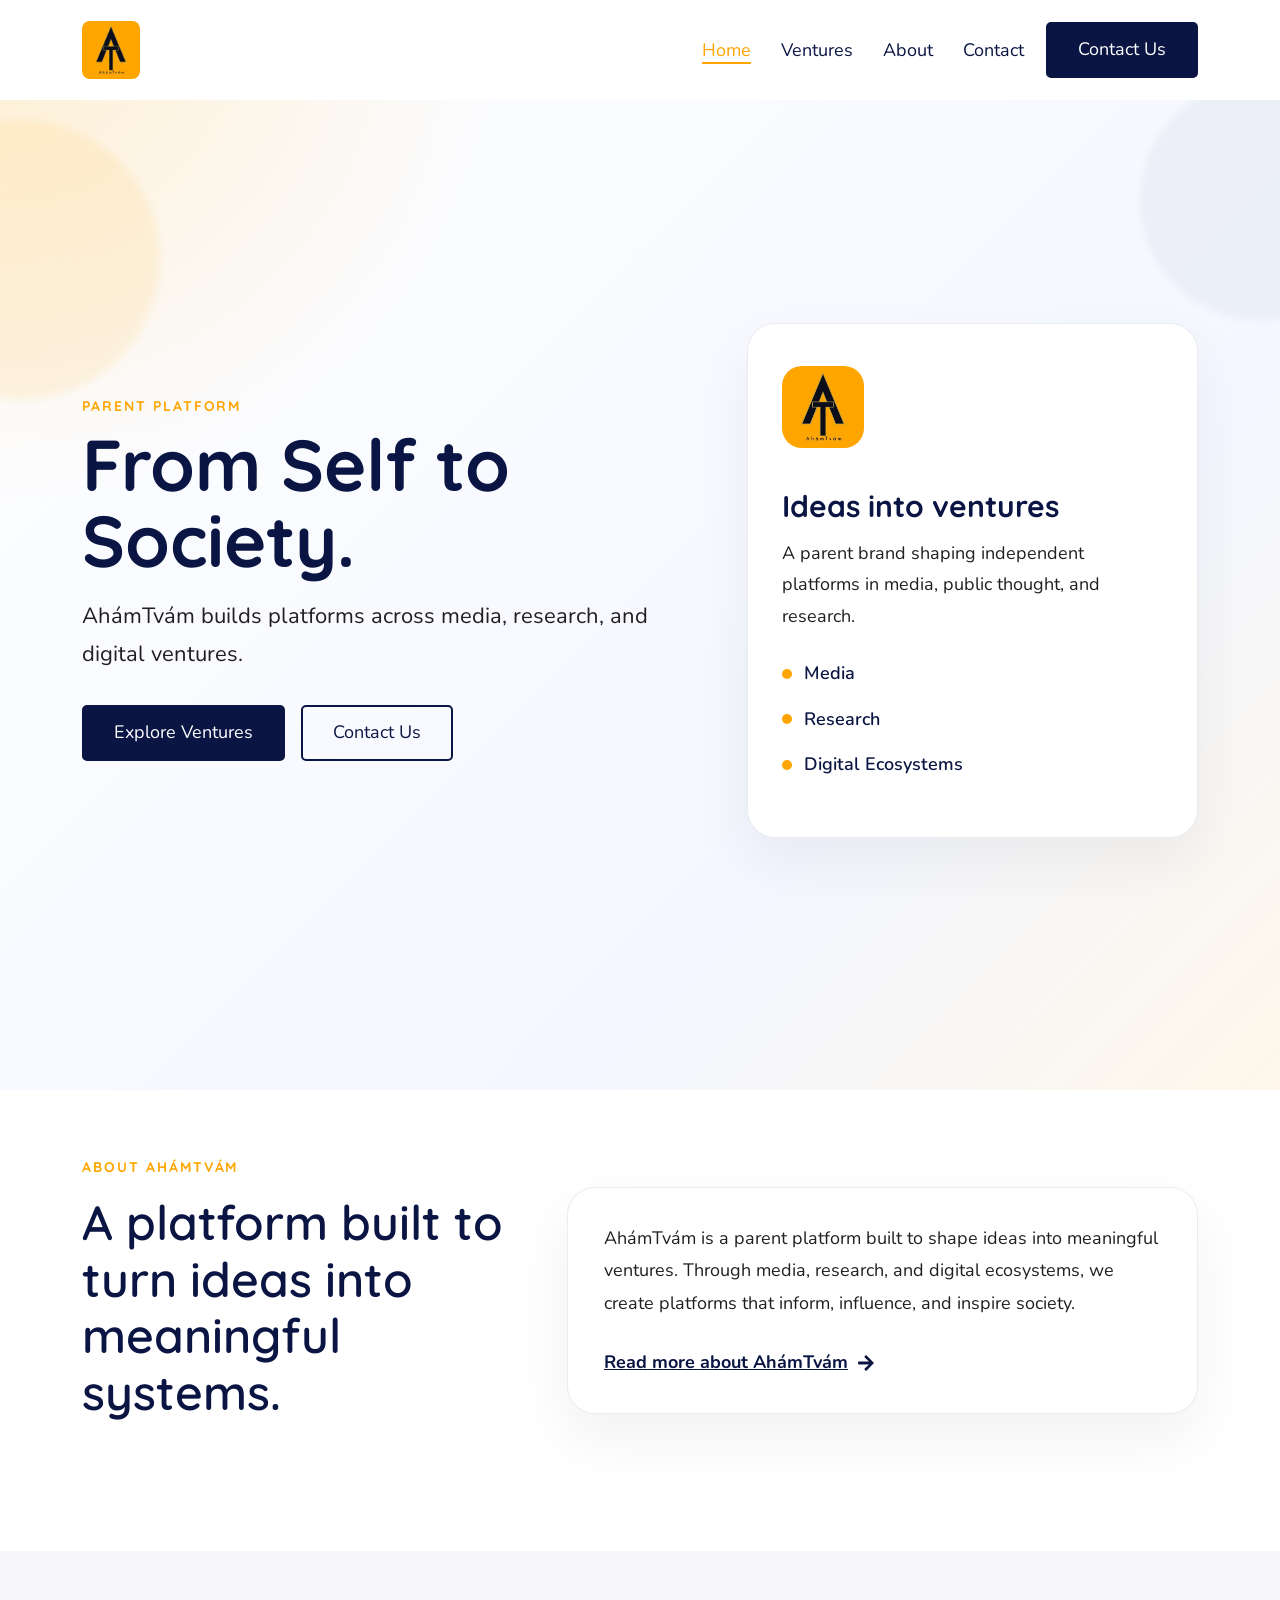
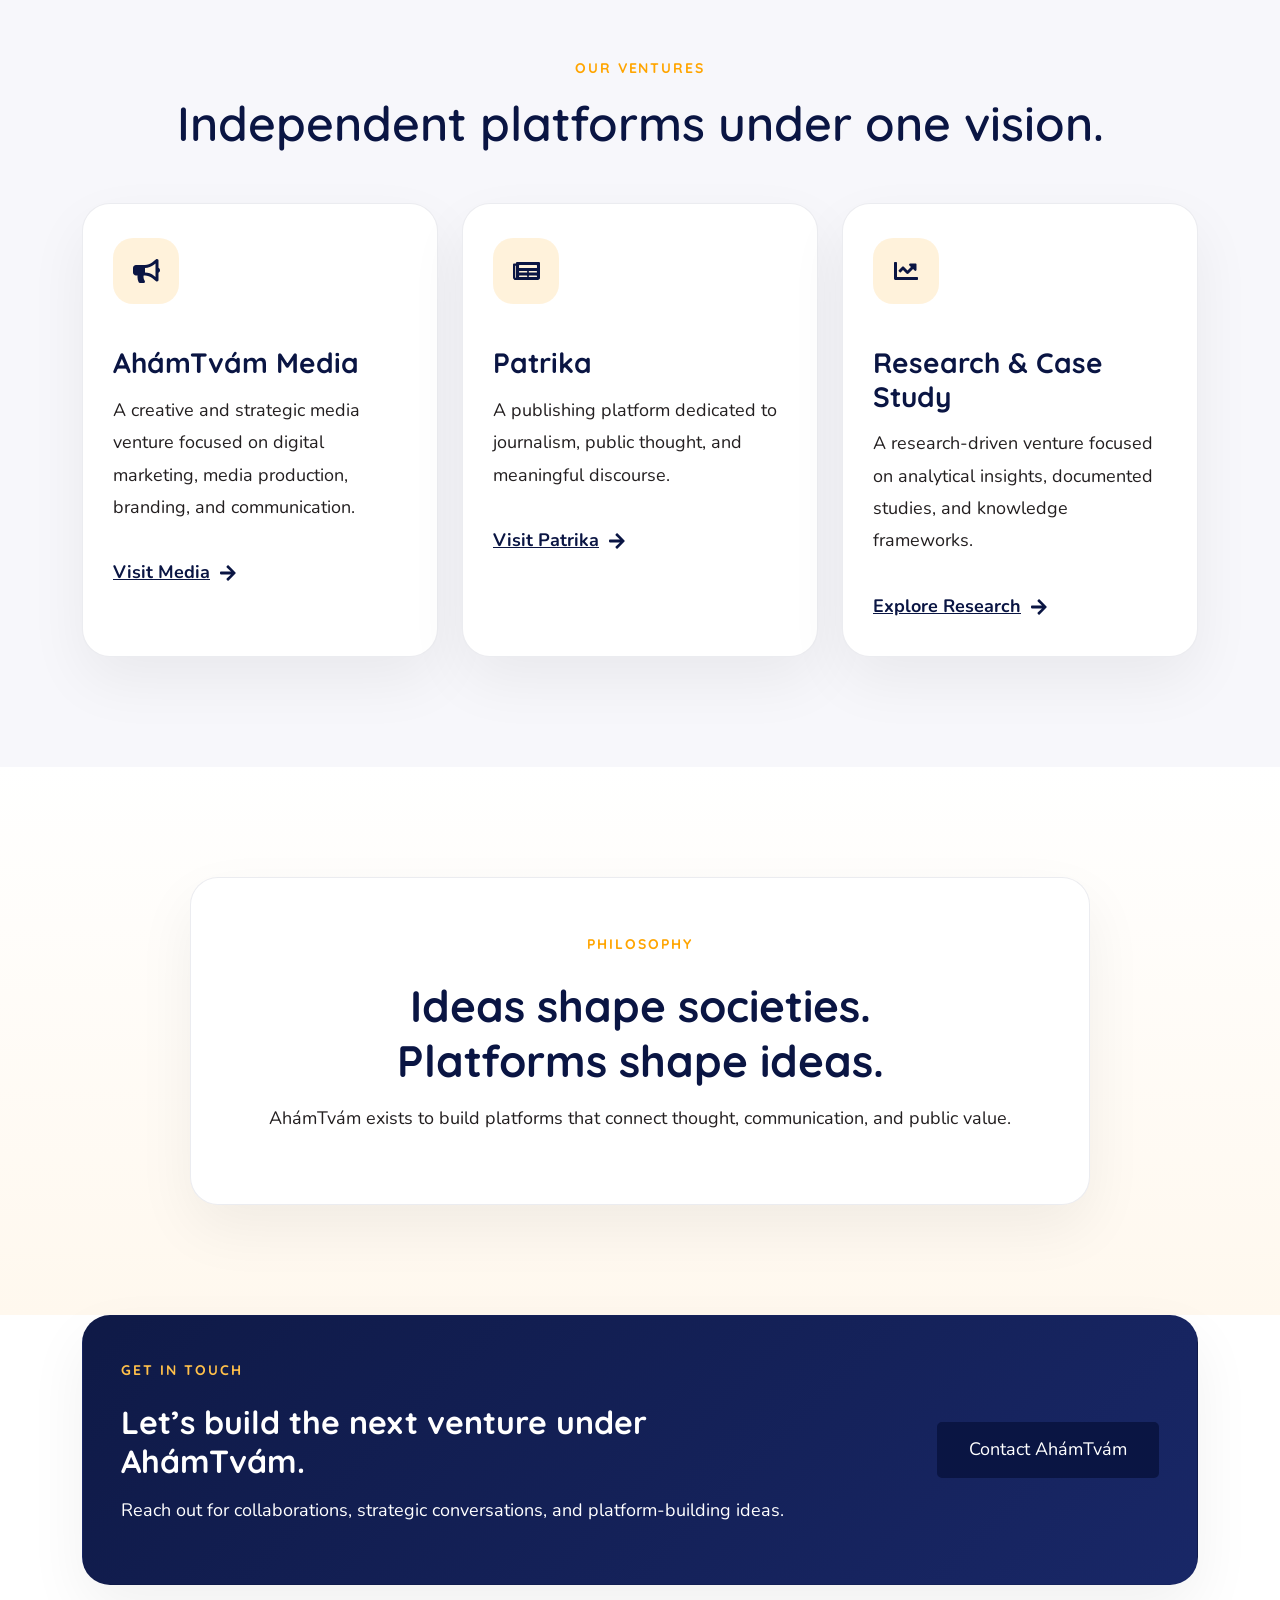
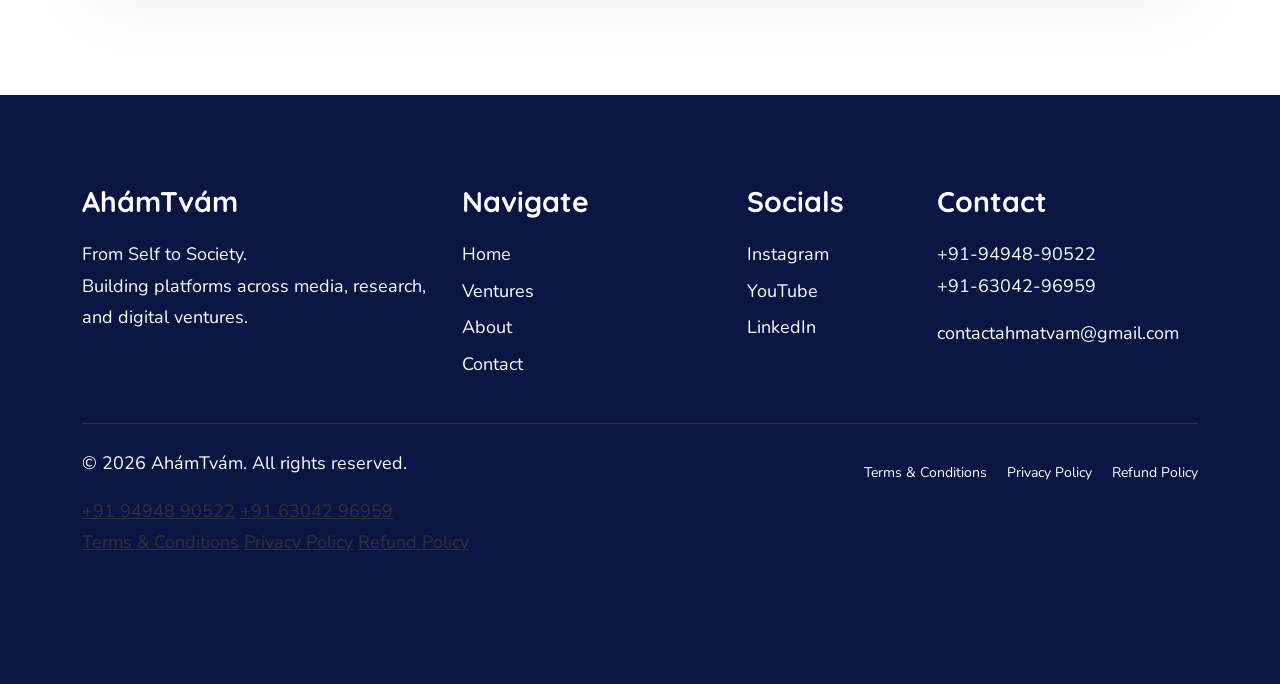
==== index.html @ 8b1bca81 "Update index.html" ====
<!doctype html>
<html class="no-js" lang="en">
<head>
    <meta charset="utf-8">
    <title>AhámTvám — From Self to Society</title>
    <meta name="description" content="AhámTvám builds platforms across media, research, and digital ventures.">
    <meta name="viewport" content="width=device-width, initial-scale=1">
    <meta name="theme-color" content="#0A1543">

    <link rel="icon" type="image/jpeg" href="images/ahamtvam-logo.jpeg"/>
    <link rel="stylesheet" href="css/aos.css">
    <link rel="stylesheet" href="css/normalize.css">
    <link rel="stylesheet" href="css/slinky.min.css">
    <link rel="stylesheet" href="css/slinky-mobile-theme.css">
    <link rel="stylesheet" href="css/font-awesome.min.css">
    <link rel="stylesheet" href="https://unpkg.com/swiper/swiper-bundle.min.css">
    <link href="https://cdn.jsdelivr.net/npm/bootstrap@5.1.3/dist/css/bootstrap.min.css" rel="stylesheet" crossorigin="anonymous">
    <link rel="stylesheet" href="css/main.css">
    <link rel="stylesheet" href="css/reset.css">
    <link rel="stylesheet" href="css/miwlo.css">
    <link rel="stylesheet" href="css/responsive.css">
    <link rel="stylesheet" href="css/ahamtvam-custom.css">
</head>

<body>
    <div class="loader-wrapper">
        <div class="loader">
            <div class="loading-text">
                <h1>अहम् ब्रह्मास्मि 🔱</h1>
            </div>
        </div>
    </div>

    <header class="header-area-desktop miwlo-white-bg miwlo-header-black">
        <div class="container">
            <div class="row">
                <div class="col">
                    <nav class="navbar navbar-expand-md miwlo-initial-navbar">
                        <a class="navbar-brand" href="index.html">
                            <img src="images/ahamtvam-logo.jpeg" alt="AhámTvám">
                        </a>
                        <div class="collapse navbar-collapse" id="navbarSupportedContent">
                            <ul class="navbar-nav ms-auto">
                                <li class="menu-item"><a class="active" href="index.html">Home</a></li>
                                <li class="menu-item"><a href="#ventures">Ventures</a></li>
                                <li class="menu-item"><a href="about.html">About</a></li>
                                <li class="menu-item"><a href="contact.html">Contact</a></li>
                            </ul>
                            <ul class="button-wrapper ml-5">
                                <li><a class="miwlo-btn-pill btn-black" href="contact.html">Contact Us</a></li>
                            </ul>
                        </div>
                    </nav>
                </div>
            </div>
        </div>
    </header>

    <div class="miwlo-header-area-mobile">
        <div class="miwlo-header-mobile">
            <div class="container-fluid">
                <div class="row">
                    <div class="col">
                        <ul class="active">
                            <li>
                                <a class="mobile-logo" href="index.html"><img src="images/ahamtvam-logo.jpeg" alt="AhámTvám"></a>
                            </li>
                            <li class="mobile-header-btn-wrapper">
                                <a class="miwlo-btn-pill btn-black" href="contact.html">Contact</a>
                            </li>
                            <li>
                                <a href="#">
                                    <span>
                                        <span class="bar"></span>
                                        <span class="bar"></span>
                                        <span class="bar"></span>
                                    </span>
                                </a>
                                <ul>
                                    <li><a href="index.html">Home</a></li>
                                    <li><a href="index.html#ventures">Ventures</a></li>
                                    <li><a href="about.html">About</a></li>
                                    <li><a href="contact.html">Contact</a></li>
                                </ul>
                            </li>
                        </ul>
                    </div>
                </div>
            </div>
        </div>
    </div>

    <section class="ahamtvam-hero">
        <div class="hero-shape hero-shape-left"></div>
        <div class="hero-shape hero-shape-right"></div>
        <div class="container">
            <div class="row align-items-center min-vh-100">
                <div class="col-lg-7">
                    <div class="ahamtvam-hero-text" data-aos="fade-up" data-aos-delay="200">
                        <p class="section-subheading">Parent Platform</p>
                        <h1>From Self to Society.</h1>
                        <p class="hero-copy">AhámTvám builds platforms across media, research, and digital ventures.</p>
                        <div class="hero-actions d-flex flex-wrap">
                            <a class="miwlo-btn-pill btn-black" href="#ventures">Explore Ventures</a>
                            <a class="miwlo-btn-border btn-black" href="contact.html">Contact Us</a>
                        </div>
                    </div>
                </div>
                <div class="col-lg-5">
                    <div class="ahamtvam-hero-card" data-aos="fade-left" data-aos-delay="350">
                        <img src="images/ahamtvam-logo.jpeg" alt="AhámTvám Logo" class="hero-logo">
                        <h3>Ideas into ventures</h3>
                        <p>A parent brand shaping independent platforms in media, public thought, and research.</p>
                        <ul class="hero-points">
                            <li><span></span> Media</li>
                            <li><span></span> Research</li>
                            <li><span></span> Digital Ecosystems</li>
                        </ul>
                    </div>
                </div>
            </div>
        </div>
    </section>

    <section class="ahamtvam-section ahamtvam-about-preview">
        <div class="container">
            <div class="row align-items-center g-5">
                <div class="col-lg-5">
                    <div class="section-intro" data-aos="fade-up" data-aos-delay="150">
                        <p class="section-subheading">About AhámTvám</p>
                        <h2 class="section-heading">A platform built to turn ideas into meaningful systems.</h2>
                    </div>
                </div>
                <div class="col-lg-7">
                    <div class="ahamtvam-copy-card" data-aos="fade-up" data-aos-delay="250">
                        <p>AhámTvám is a parent platform built to shape ideas into meaningful ventures. Through media, research, and digital ecosystems, we create platforms that inform, influence, and inspire society.</p>
                        <a href="about.html" class="text-link">Read more about AhámTvám <i class="fas fa-arrow-right"></i></a>
                    </div>
                </div>
            </div>
        </div>
    </section>

    <section id="ventures" class="ahamtvam-section ventures-section">
        <div class="container">
            <div class="row">
                <div class="col-12 text-center" data-aos="fade-up" data-aos-delay="150">
                    <p class="section-subheading">Our Ventures</p>
                    <h2 class="section-heading">Independent platforms under one vision.</h2>
                </div>
            </div>
            <div class="row g-4 mt-2">
                <div class="col-lg-4 col-md-6">
                    <div class="venture-card" data-aos="fade-up" data-aos-delay="200">
                        <div class="venture-icon"><i class="fas fa-bullhorn"></i></div>
                        <h3>AhámTvám Media</h3>
                        <p>A creative and strategic media venture focused on digital marketing, media production, branding, and communication.</p>
                        <a href="https://media.ahamtvam.net" target="_blank" rel="noopener">Visit Media <i class="fas fa-arrow-right"></i></a>
                    </div>
                </div>
                <div class="col-lg-4 col-md-6">
                    <div class="venture-card" data-aos="fade-up" data-aos-delay="300">
                        <div class="venture-icon"><i class="fas fa-newspaper"></i></div>
                        <h3>Patrika</h3>
                        <p>A publishing platform dedicated to journalism, public thought, and meaningful discourse.</p>
                        <a href="https://patrika.ahamtvam.net" target="_blank" rel="noopener">Visit Patrika <i class="fas fa-arrow-right"></i></a>
                    </div>
                </div>
                <div class="col-lg-4 col-md-6">
                    <div class="venture-card" data-aos="fade-up" data-aos-delay="400">
                        <div class="venture-icon"><i class="fas fa-chart-line"></i></div>
                        <h3>Research &amp; Case Study</h3>
                        <p>A research-driven venture focused on analytical insights, documented studies, and knowledge frameworks.</p>
                        <a href="https://rcs.ahamtvam.net" target="_blank" rel="noopener">Explore Research <i class="fas fa-arrow-right"></i></a>
                    </div>
                </div>
            </div>
        </div>
    </section>

    <section class="ahamtvam-section philosophy-section">
        <div class="container">
            <div class="philosophy-panel text-center" data-aos="zoom-in" data-aos-delay="150">
                <p class="section-subheading">Philosophy</p>
                <h2>Ideas shape societies.<br>Platforms shape ideas.</h2>
                <p>AhámTvám exists to build platforms that connect thought, communication, and public value.</p>
            </div>
        </div>
    </section>

    <section class="ahamtvam-section cta-section">
        <div class="container">
            <div class="cta-panel" data-aos="fade-up" data-aos-delay="200">
                <div class="row align-items-center g-4">
                    <div class="col-lg-8">
                        <p class="section-subheading">Get in touch</p>
                        <h2>Let’s build the next venture under AhámTvám.</h2>
                        <p>Reach out for collaborations, strategic conversations, and platform-building ideas.</p>
                    </div>
                    <div class="col-lg-4 text-lg-end">
                        <a class="miwlo-btn-pill btn-black" href="contact.html">Contact AhámTvám</a>
                    </div>
                </div>
            </div>
        </div>
    </section>

    <div class="miwlo-footer-wrap ahamtvam-footer">
        <div class="container">
            <div class="row g-4">
                <div class="col-lg-4 col-sm-12">
                    <div class="miwlo-footer-text">
                        <h3>AhámTvám</h3>
                        <p>From Self to Society.<br>Building platforms across media, research, and digital ventures.</p>
                    </div>
                </div>
                <div class="col-lg-3 col-sm-4">
                    <div class="miwlo-footer-text">
                        <h3>Navigate</h3>
                        <ul>
                            <li><a href="index.html">Home</a></li>
                            <li><a href="#ventures">Ventures</a></li>
                            <li><a href="about.html">About</a></li>
                            <li><a href="contact.html">Contact</a></li>
                        </ul>
                    </div>
                </div>
                <div class="col-lg-2 col-sm-4">
                    <div class="miwlo-footer-text">
                        <h3>Socials</h3>
                        <ul>
                            <li><a href="https://www.instagram.com/ahamtvam_media/" target="_blank" rel="noopener">Instagram</a></li>
                            <li><a href="https://www.youtube.com/@Ah%C3%A1mTv%C3%A1m_Media" target="_blank" rel="noopener">YouTube</a></li>
                            <li><a href="https://in.linkedin.com/in/ah%C3%A1mtv%C3%A1m-media-31b604326" target="_blank" rel="noopener">LinkedIn</a></li>
                        </ul>
                    </div>
                </div>
                <div class="col-lg-3 col-sm-4">
                    <div class="miwlo-footer-text">
                        <h3>Contact</h3>
                        <p>+91-94948-90522<br>+91-63042-96959</p>
                        <p><a href="mailto:contactahmatvam@gmail.com">contactahmatvam@gmail.com</a></p>
                    </div>
                </div>
            </div>
            <div class="footer-bottom-note">
            <div class="footer-bottom-flex">
                <p>© 2026 AhámTvám. All rights reserved.</p>

                <div class="footer-policies">
                  <a href="terms.html">Terms & Conditions</a>
                  <a href="privacy.html">Privacy Policy</a>
                  <a href="refund.html">Refund Policy</a>
            </div>
        </div>
    </div>

    <script src="https://code.jquery.com/jquery-3.6.0.min.js" crossorigin="anonymous"></script>
    <script src="https://cdn.jsdelivr.net/npm/bootstrap@5.1.3/dist/js/bootstrap.bundle.min.js" crossorigin="anonymous"></script>
    <script src="js/vendor/modernizr-3.11.2.min.js"></script>
    <script src="js/parallax.min.js"></script>
    <script src="js/parallax-scroll.js"></script>
    <script src="js/aos.js"></script>
    <script src="https://unpkg.com/swiper/swiper-bundle.min.js"></script>
    <script src="js/font-awesome.min.js"></script>
    <script src="js/slinky.min.js"></script>
    <script src="js/app.js"></script>
</body>
</html>

<div class="contact-phone">
  <a href="tel:+919494890522">+91 94948 90522</a>
  <a href="tel:+916304296959">+91 63042 96959</a>
</div>


<a href="terms.html">Terms & Conditions</a>
<a href="privacy.html">Privacy Policy</a>
<a href="refund.html">Refund Policy</a>
---- css/slinky.min.css ----
.slinky-menu{overflow:hidden;transform:translateZ(0)}.slinky-menu>ul{left:0;position:relative;transform:translateZ(0)}.slinky-menu li,.slinky-menu ul{list-style:none;margin:0}.slinky-menu ul{width:100%}.slinky-menu a{align-items:center;display:flex}.slinky-menu a span{flex:1;line-height:1.4}.slinky-menu li ul{display:none;left:100%;position:absolute;top:0}.slinky-menu .header{display:flex}.slinky-menu .header .title{flex:1;line-height:1.4;margin:0;order:1}.slinky-theme-default{background:#f6f7f8}.slinky-theme-default .title{color:#333;padding:1em}.slinky-theme-default li{line-height:1}.slinky-theme-default a:not(.back){color:#333;padding:1em}.slinky-theme-default a:not(.back):hover{background:rgba(90,200,250,.25)}.slinky-theme-default a:not(.back):active{background:rgba(90,200,250,.5)}.slinky-theme-default .back::before,.slinky-theme-default .next::after{background:url([data-uri]) center no-repeat;background-size:1em;content:'';height:1em;opacity:.25;transition:.2s;width:1em}.slinky-theme-default .next::after{margin-left:1em}.slinky-theme-default .back::before{padding:1em;transform:scaleX(-1)}.slinky-theme-default .back:hover::before,.slinky-theme-default .next:hover::after{opacity:.75}.slinky-theme-default .back:active::before,.slinky-theme-default .next:active::after{opacity:1}
---- css/slinky-mobile-theme.css ----
/*
-- Mobile Header
==========================================================
*/

.miwlo-header-area-mobile {
    display: none;
    position: fixed;
    z-index: 101;
    background-color: #ffffff;
    width: 100%;
    left: 0;
    top: 0;
    transition: all 0.4s ease-in-out;
    box-shadow: 0px 4px 5px 0px rgba(0, 0, 30, 0.06);
}

.miwlo-header-mobile .col > ul > li:last-child {
    float: right;
    margin: 19px 0;
}

.miwlo-header-mobile .col > ul > li {
    display: inline-block;
}

.miwlo-header-mobile a.mobile-logo {
    padding-left: 0;
    padding-top: 10px;
    padding-bottom: 10px;
}

.miwlo-header-mobile a.mobile-logo img {
    width: 70px;
}

.miwlo-header-mobile ul li a {
    text-decoration: none;
}

.miwlo-header-area-mobile .slinky-theme-default {
    background-color: #FFF;
}

.miwlo-header-mobile .col ul li ul li a:not(.back) {
    font-weight: 500;
    font-size: 18px;
    color: #000;
    display: block;
    padding: .6em 1em;
    transition: all 0.4s ease-in-out;
}

.bar {
    background-color: #333;
    height: 2px;
    width: 20px;
    display: block;
}

.bar:not(:last-child) {
    margin-bottom: 5px;
}

.bar:first-child {
    width: 30px;
}

.bar:last-child {
    width: 10px;
}

.slinky-theme-default .back::before,
.slinky-theme-default .next::after {
    position: relative;
    display: inline-block;
    top: 4px;
}

.miwlo-header-area-mobile .col {
    background-color: transparent;
    min-height: 90px;
}

.miwlo-header-area-mobile .col ul > li:last-child > a:after {
    display: none;
}

.slinky-theme-default a:not(.back):hover {
    background: transparent;
    color: #6513e1;
}

.slinky-theme-default .back:before {
    padding: 1em 0;
    left: 16px;
}

.slinky-theme-default .next::after {
    float: right;
}

.miwlo-header-area-mobile .mobile-header-btn-wrapper {
    position: absolute;
    right: 70px;
    top: 50%;
    transform: translateY(-50%);
}

.miwlo-header-area-mobile .mobile-header-btn-wrapper .miwlo-btn-pill {
    color: #FFF;
    padding: 14px 28px;
    display: inline-block;
}
---- css/main.css ----
/*! HTML5 Boilerplate v8.0.0 | MIT License | https://html5boilerplate.com/ */

/* main.css 2.1.0 | MIT License | https://github.com/h5bp/main.css#readme */
/*
 * What follows is the result of much research on cross-browser styling.
 * Credit left inline and big thanks to Nicolas Gallagher, Jonathan Neal,
 * Kroc Camen, and the H5BP dev community and team.
 */

/* ==========================================================================
   Base styles: opinionated defaults
   ========================================================================== */

html {
  color: #222;
  font-size: 1em;
  line-height: 1.4;
}

/*
 * Remove text-shadow in selection highlight:
 * https://twitter.com/miketaylr/status/12228805301
 *
 * Vendor-prefixed and regular ::selection selectors cannot be combined:
 * https://stackoverflow.com/a/16982510/7133471
 *
 * Customize the background color to match your design.
 */

::-moz-selection {
  background: transparent;
  text-shadow: none;
}

::selection {
  background: transparent;
  text-shadow: none;
}

h1::-moz-selection {
  background: #6513e1;
  color: #FFF;
}

h1::selection {
  background: #6513e1;
  color: #FFF;
}

h2::-moz-selection {
  background: #6513e1;
  color: #FFF;
}

h2::selection {
  background: #6513e1;
  color: #FFF;
}

h3::-moz-selection {
  background: #6513e1;
  color: #FFF;
}

h3::selection {
  background: #6513e1;
  color: #FFF;
}

h4::-moz-selection {
  background: #6513e1;
  color: #FFF;
}

h4::selection {
  background: #6513e1;
  color: #FFF;
}

h5::-moz-selection {
  background: #6513e1;
  color: #FFF;
}

h5::selection {
  background: #6513e1;
  color: #FFF;
}

h6::-moz-selection {
  background: #6513e1;
  color: #FFF;
}

h6::selection {
  background: #6513e1;
  color: #FFF;
}

p::-moz-selection {
  background: #6513e1;
  color: #FFF;
}

p::selection {
  background: #6513e1;
  color: #FFF;
}










.miwlo-orange ::-moz-selection {
  background: transparent;
  text-shadow: none;
}

.miwlo-orange ::selection {
  background: transparent;
  text-shadow: none;
}

.miwlo-orange h1::-moz-selection {
  background: #f55959;
  color: #FFF;
}

.miwlo-orange h1::selection {
  background: #f55959;
  color: #FFF;
}

.miwlo-orange h2::-moz-selection {
  background: #f55959;
  color: #FFF;
}

.miwlo-orange h2::selection {
  background: #f55959;
  color: #FFF;
}

.miwlo-orange h3::-moz-selection {
  background: #f55959;
  color: #FFF;
}

.miwlo-orange h3::selection {
  background: #f55959;
  color: #FFF;
}

.miwlo-orange h4::-moz-selection {
  background: #f55959;
  color: #FFF;
}

.miwlo-orange h4::selection {
  background: #f55959;
  color: #FFF;
}

.miwlo-orange h5::-moz-selection {
  background: #f55959;
  color: #FFF;
}

.miwlo-orange h5::selection {
  background: #f55959;
  color: #FFF;
}

.miwlo-orange h6::-moz-selection {
  background: #f55959;
  color: #FFF;
}

.miwlo-orange h6::selection {
  background: #f55959;
  color: #FFF;
}

.miwlo-orange p::-moz-selection {
  background: #f55959;
  color: #FFF;
}

.miwlo-orange p::selection {
  background: #f55959;
  color: #FFF;
}

/*
 * A better looking default horizontal rule
 */

hr {
  display: block;
  height: 1px;
  border: 0;
  border-top: 1px solid #ccc;
  margin: 1em 0;
  padding: 0;
}

/*
 * Remove the gap between audio, canvas, iframes,
 * images, videos and the bottom of their containers:
 * https://github.com/h5bp/html5-boilerplate/issues/440
 */

audio,
canvas,
iframe,
img,
svg,
video {
  vertical-align: middle;
}

/*
 * Remove default fieldset styles.
 */

fieldset {
  border: 0;
  margin: 0;
  padding: 0;
}

/*
 * Allow only vertical resizing of textareas.
 */

textarea {
  resize: vertical;
}

/* ==========================================================================
   Author's custom styles
   ========================================================================== */

/* ==========================================================================
   Helper classes
   ========================================================================== */

/*
 * Hide visually and from screen readers
 */

.hidden,
[hidden] {
  display: none !important;
}

/*
 * Hide only visually, but have it available for screen readers:
 * https://snook.ca/archives/html_and_css/hiding-content-for-accessibility
 *
 * 1. For long content, line feeds are not interpreted as spaces and small width
 *    causes content to wrap 1 word per line:
 *    https://medium.com/@jessebeach/beware-smushed-off-screen-accessible-text-5952a4c2cbfe
 */

.sr-only {
  border: 0;
  clip: rect(0, 0, 0, 0);
  height: 1px;
  margin: -1px;
  overflow: hidden;
  padding: 0;
  position: absolute;
  white-space: nowrap;
  width: 1px;
  /* 1 */
}

/*
 * Extends the .sr-only class to allow the element
 * to be focusable when navigated to via the keyboard:
 * https://www.drupal.org/node/897638
 */

.sr-only.focusable:active,
.sr-only.focusable:focus {
  clip: auto;
  height: auto;
  margin: 0;
  overflow: visible;
  position: static;
  white-space: inherit;
  width: auto;
}

/*
 * Hide visually and from screen readers, but maintain layout
 */

.invisible {
  visibility: hidden;
}

/*
 * Clearfix: contain floats
 *
 * For modern browsers
 * 1. The space content is one way to avoid an Opera bug when the
 *    `contenteditable` attribute is included anywhere else in the document.
 *    Otherwise it causes space to appear at the top and bottom of elements
 *    that receive the `clearfix` class.
 * 2. The use of `table` rather than `block` is only necessary if using
 *    `:before` to contain the top-margins of child elements.
 */

.clearfix::before,
.clearfix::after {
  content: " ";
  display: table;
}

.clearfix::after {
  clear: both;
}

/* ==========================================================================
   EXAMPLE Media Queries for Responsive Design.
   These examples override the primary ('mobile first') styles.
   Modify as content requires.
   ========================================================================== */

@media only screen and (min-width: 35em) {
  /* Style adjustments for viewports that meet the condition */
}

@media print,
  (-webkit-min-device-pixel-ratio: 1.25),
  (min-resolution: 1.25dppx),
  (min-resolution: 120dpi) {
  /* Style adjustments for high resolution devices */
}

/* ==========================================================================
   Print styles.
   Inlined to avoid the additional HTTP request:
   https://www.phpied.com/delay-loading-your-print-css/
   ========================================================================== */

@media print {
  *,
  *::before,
  *::after {
    background: #fff !important;
    color: #000 !important;
    /* Black prints faster */
    box-shadow: none !important;
    text-shadow: none !important;
  }

  a,
  a:visited {
    text-decoration: underline;
  }

  a[href]::after {
    content: " (" attr(href) ")";
  }

  abbr[title]::after {
    content: " (" attr(title) ")";
  }

  /*
   * Don't show links that are fragment identifiers,
   * or use the `javascript:` pseudo protocol
   */
  a[href^="#"]::after,
  a[href^="javascript:"]::after {
    content: "";
  }

  pre {
    white-space: pre-wrap !important;
  }

  pre,
  blockquote {
    border: 1px solid #999;
    page-break-inside: avoid;
  }

  /*
   * Printing Tables:
   * https://web.archive.org/web/20180815150934/http://css-discuss.incutio.com/wiki/Printing_Tables
   */
  thead {
    display: table-header-group;
  }

  tr,
  img {
    page-break-inside: avoid;
  }

  p,
  h2,
  h3 {
    orphans: 3;
    widows: 3;
  }

  h2,
  h3 {
    page-break-after: avoid;
  }
}
---- css/miwlo.css ----
/*------------------------------------------------------------------
[Main Stylesheet]

Project     :  Miwlo - Landing Page HTML Template
Version     :  1.0.1
Primary Use :  Saas & Software Startup
Last change :  04/03/2022[Initial Release!]
Updated By  :  ThemesTrace
-------------------------------------------------------------------*/

/*------------------------------------------------------------------
[Table of contents]

01. Body / Typography
02. Header Area
03. Miwlo App Landing
04. Miwlo Saas Landing
05. Miwlo Product Landing
06. Miwlo Digital Landing
07. About
08. Contact
09. Blog
10. Footer

-------------------------------------------------------------------*/

/*------------------------------------------------------------------
[Color codes]

# Dark: #01024e
# Grey: #c7c7c7
# Primary Color: #ff6464
# */

/*------------------------------------------------------------------
[Typography]

Body            :   18px font-family: 'Nunito', sans-serif;
Headers         :   'Lora', serif;
Input, textarea :   'Nunito', sans-serif;
Sidebar heading :   'Quicksand', sans-serif;

-------------------------------------------------------------------*/

/*
01. Body / Typography
==========================================================
*/

@import url('https://fonts.googleapis.com/css2?family=Quicksand:wght@400;500;600;700&display=swap');
@import url('https://fonts.googleapis.com/css2?family=Nunito:wght@300;400;500&display=swap');
@import url('https://fonts.googleapis.com/css2?family=Lora:wght@400;500;600;700&display=swap');

body {
    font-family: 'Nunito', sans-serif;
    font-size: 18px;
    color: #231f20;
}

h1,
h2,
h3,
h4,
h5,
h6 {
    font-family: 'Quicksand', sans-serif;
}

p {
    color: #231f20;
}

img {
	max-width: 100%;
}

.miwlo-shrink {
    position: relative;
    max-width: 80%;
    margin: 0 auto;
}

.no-padding {
    padding-left: 0;
    padding-right: 0;
}

.miwlo-btn-pill,
.miwlo-btn-border {
    padding: 10px 30px;
    display: inline-block;
    text-decoration: none;
    border-radius: 5px;
    width: max-content;
    -webkit-transition: all .3s ease-in;
    -o-transition: all .3s ease-in;
    transition: all .3s ease-in;
}

.miwlo-btn-pill {
    background-color: #6513e1;
    color: #FFF;
    border: 2px solid transparent;
}

.miwlo-btn-pill span,
.miwlo-btn-border span {
    display: block;
    color: #898989;
    font-size: 14px;
    line-height: 1;
}

.miwlo-header-area-mobile .miwlo-btn-pill span,
.miwlo-header-area-mobile .miwlo-btn-border span {
    color: #FFF;
    font-size: 18px;
}

.miwlo-btn-pill:hover span {
    color: #6513e1 !important;
}

.miwlo-btn-pill .icon,
.miwlo-btn-border .icon {
    font-size: 30px;
    margin-right: 13px;
}

.miwlo-btn-pill:hover {
    text-decoration: none;
    background-color: transparent;
    border: 2px solid #6513e1;
    color: #6513e1;
}

.miwlo-btn-border {
    border: 2px solid #6513e1;
    color: #6513e1;
}

.miwlo-btn-border:hover {
    text-decoration: none;
    color: #FFF;
    background-color: #6513e1;
    border: 2px solid transparent;
}

.miwlo-btn-pill.radius,
.miwlo-btn-border.radius {
    border-radius: 50px;
}

.miwlo-btn-pill.primary,
.miwlo-btn-border.primary {
    border-radius: 10px;
}

.miwlo-btn-pill.btn-orange {
    background-color: #f55959;
}

.miwlo-btn-pill.btn-orange:hover {
    border: 2px solid #f55959;
    background-color: transparent;
    color: #f55959;
}

.miwlo-btn-pill.btn-orange:hover span {
    color: #f55959;
}

.miwlo-btn-border.btn-orange {
    border: 2px solid #f55959;
    color: #f55959;
}

.miwlo-btn-border.btn-orange:hover {
    background-color: #f55959;
    border: 2px solid transparent;
}

.miwlo-btn-border.btn-black {
    border: 2px solid #231f20;
    color: #231f20;
}

.miwlo-btn-border.btn-black:hover {
    background-color: #231f20;
    color: #FFF;
    border: 2px solid transparent;
}

.miwlo-btn-pill.btn-black {
    background-color: #231f20;
}

.miwlo-btn-pill.btn-black:hover {
    border: 2px solid #231f20;
    background-color: transparent;
    color: #231f20;
}

.miwlo-btn-pill.btn-black:hover span {
    color: #231f20;
}

.section-heading {
    font-weight: 600;
}

.section-subheading {
    color: #797979;
}

.section-subheading-orange {
    color: #f55959;
}

.section-subheading,
.section-subheading-orange {
    font-family: 'Quicksand', sans-serif;
    line-height: 1;
    margin-bottom: 0;
    font-size: 18px;
    letter-spacing: 0.7px;
    text-transform: uppercase;
}

@-moz-keyframes spin {
    100% {
        -moz-transform: rotate(360deg);
    } 
}
@-webkit-keyframes spin {
    100% {
        -webkit-transform: rotate(360deg);
    }
}
@keyframes spin {
    100% {
        -webkit-transform: rotate(360deg);
        transform:rotate(360deg);
    }
}

.loader-wrapper {
	position: fixed;
    top: 0;
    left: 0;
    right: 0;
	z-index: 99999;
	text-align: center;
	background-color: #FFF;
	display: flex;
	flex-direction: column;
	align-items: center;
	justify-content: center;
	height: 100vh;
    background-image: url(../images/shape/dot-grid.png);
}

.loading-text h1 {
	background-image: url(https://media.giphy.com/media/26BROrSHlmyzzHf3i/giphy.gif);
	background-size: cover;
	color: transparent;
	-moz-background-clip: text;
	-webkit-background-clip: text;
	font-size: 120px;
}



/*
02. Header Area
==========================================================
*/

.header-area-desktop {
    position: fixed;
    top: 0;
    width: 100%;
    z-index: 999;
    height: 100px;
    -webkit-transition: all .3s ease-in;
    -o-transition: all .3s ease-in;
    transition: all .3s ease-in;
}

.navbar-brand img {
    width: 70px;
}

.miwlo-white-bg {
    background-color: #fff;
}

.header-area-desktop.fixed {
    background: #fff;
	box-shadow: 0px 0px 30px 0px rgba(0, 0, 0, 0.04);
}

.miwlo-initial-navbar {
    padding: 0;
}

.miwlo-initial-navbar ul.navbar-nav > li > a {
    position: relative;
    font-size: 18px;
    text-transform: capitalize;
    text-decoration: none;
    line-height: 100px;
    color: #231f20;
    -webkit-transition: all .3s ease-in;
    -o-transition: all .3s ease-in;
    transition: all .3s ease-in;
}

.miwlo-initial-navbar ul.navbar-nav > li:not(:last-child) {
    margin-right: 30px;
}

.miwlo-white-menu .miwlo-initial-navbar .navbar-collapse > ul.navbar-nav > li > a,
.miwlo-white-menu .miwlo-initial-navbar .navbar-collapse > ul.navbar-nav > li > a:hover {
    color: #fff;
}

.miwlo-white-menu.fixed .miwlo-initial-navbar ul.navbar-nav li a,
.miwlo-white-menu.fixed .miwlo-initial-navbar ul.navbar-nav li a:hover {
    color: #231f20;
}

.fixed .miwlo-initial-navbar > ul.navbar-nav > li a {
    line-height: 80px;
    height: 80px;
}

.mega-menu-wrap a p {
    position: relative;
    display: block; 
    width: max-content;
    margin: auto;
}

.miwlo-dropdown-menu li a {
    position: relative;
}

.miwlo-initial-navbar .collapse > ul.navbar-nav > li > a:before,
.mega-menu-wrap a p:before,
.miwlo-dropdown-menu li a:before {
    content: '';
    position: absolute;
    left: 0;
    top: 100%;
    width: 100%;
    border-top-width: .13em;
    border-top-style: solid;
    transform: scaleX(0);
    transform-origin: right center;
    transition: transform 0.25s cubic-bezier(0.86, .2, 0.17, 1);
}

.miwlo-header-blue .miwlo-initial-navbar .collapse > ul.navbar-nav > li > a:before,
.miwlo-header-blue .mega-menu-wrap a p:before {
    border-color: #6513e1;
}

.miwlo-header-orange .miwlo-initial-navbar .collapse > ul.navbar-nav > li > a:before,
.miwlo-header-orange .mega-menu-wrap a p:before {
    border-color: #f55959;
}

.miwlo-header-blue .miwlo-initial-navbar .collapse > ul.navbar-nav > li > a.active,
.miwlo-header-blue .miwlo-initial-navbar .collapse > ul.navbar-nav > li > a:hover {
    color: #6513e1;
}

.miwlo-header-orange .miwlo-initial-navbar .collapse > ul.navbar-nav > li > a.active,
.miwlo-header-orange .miwlo-initial-navbar .collapse > ul.navbar-nav > li > a:hover {
    color: #f55959;
}

.miwlo-initial-navbar ul.navbar-nav li a:hover:before,
.miwlo-initial-navbar ul.navbar-nav li a.active:before,
.mega-menu-wrap a:hover p:before {
    transform: scaleX(1);
    transform-origin: left center;
}

/* Dropdown menu css */

.miwlo-initial-navbar ul li ul.sub-menu {
    position: absolute;
    background-color: #fff;
    width: 250px;
    z-index: 9;
    margin: 0;
    padding: 0;
    list-style: none;
    opacity: 0;
    visibility: hidden;
    border-radius: 5px;
    transform: translate(0, 10px);
    transition: opacity 200ms ease-in, transform 200ms ease-in, visibility 200ms ease-in;
}

.miwlo-initial-navbar ul li:hover > ul.sub-menu {
    opacity: 1;
    transform: translate(0, 0);
    visibility: visible;
}

.miwlo-initial-navbar ul li ul.sub-menu li:first-child a {
    padding-top: 24px;
}

.miwlo-initial-navbar ul li ul.sub-menu li:last-child a {
    padding-bottom: 24px;
}

.miwlo-initial-navbar ul li ul.sub-menu li a {
    color: #01024e;
    line-height: 1;
    padding: 0;
    font-size: 16px;
    text-decoration: none;
    display: inline-block;
    padding: 15px 20px;
    position: relative;
    margin-right: 0;
    width: 100%;
    background: #fff;
    border-radius: 5px;
    -webkit-transition: all .3s ease-in;
    -o-transition: all .3s ease-in;
    transition: all .3s ease-in;
}

.miwlo-initial-navbar ul li ul.sub-menu li:hover a {
    box-shadow: 0px 4px 5px 0px rgba(0, 0, 30, 0.06);
    -webkit-transform: scale(1.04);
    -moz-transform: scale(1.04);
    -ms-transform: scale(1.04);
    -o-transform: scale(1.04);
    transform: scale(1.04);
}

li.mega-drop-down {
	position: static;
}

.miwlo-dropdown {
    position: relative;
}

.mega-menu,
.miwlo-dropdown-menu {
	right: 0;
	padding-top: 0;
	position: absolute;
	background-color: #FFF;
	visibility: hidden;
	opacity: 0;
	display: block;
	top: 100%;
    -webkit-transform: translateY(20px);
    -ms-transform: translateY(20px);
    transform: translateY(20px);
    -webkit-transition: all .3s ease-in;
    -o-transition: all .3s ease-in;
    transition: all .3s ease-in;
	border-radius: 10px;
	box-shadow: 0px 0px 30px 0px rgba(0, 0, 0, 0.04);
}

.mega-menu {
	left: 0;
}

.miwlo-dropdown-menu {
    width: max-content;
    left: -50px;
}

.miwlo-dropdown-menu {
    margin: 0;
    padding: 30px;
    list-style: none;
}

.miwlo-dropdown-menu li:not(:last-child) {
    padding-bottom: 10px;
}

.miwlo-dropdown-menu li a {
    text-decoration: none;
}

.miwlo-dropdown-menu li a:hover {
    color: #231f20;
}

.mega-drop-down:hover .mega-menu,
.miwlo-dropdown:hover .miwlo-dropdown-menu {
	visibility: visible;
	opacity: 1;
    -webkit-transform: translateY(0);
    -ms-transform: translateY(0);
    transform: translateY(0);
}

.mega-menu-wrap {
	padding: 30px;
}

.mega-menu-wrap a,
.mega-menu-wrap a:hover {
	text-decoration: none;
}

.mega-menu-wrap a:hover > img {
	opacity: .5;
}

.mega-menu-wrap a img {
	box-shadow: 0px 0px 30px 0px rgba(0, 0, 0, 0.04);
	border: 1px solid #efefef;
    border-radius: 10px;
    -webkit-transition: all .3s ease-in;
    -o-transition: all .3s ease-in;
    transition: all .3s ease-in;
}

.mega-menu-wrap a p {
    text-align: center;
    margin-top: 20px;
    margin-bottom: 0;
}

.mega-menu-wrap .col-md-3:not(:nth-of-type(-n+4)) {
	margin-top: 30px;
}

.button-wrapper {
    list-style: none;
}


/*
03. Miwlo App Landing
==========================================================
*/

.miwlo-app-landing-banner-wrap {
    position: relative;
    background-color: #FBEFE7;
}

.app-landing-top-shape .small-dot-wrapper,
.app-landing-top-shape .app-circle-shape,
.app-landing-top-shape .circle-dot-left,
.app-landing-top-shape .circle-dot-right,
.app-landing-bottom-shape .app-line-dot-small-bottom,
.app-landing-bottom-shape .circle-dot-bottom-left {
    position: absolute;
}

.app-landing-top-shape .app-circle-shape {
    top: -45px;
    -webkit-animation: spin 3s ease-in infinite;
    -moz-animation: spin 3s ease-in infinite;
    animation: spin 3s ease-in infinite;
}

.app-landing-top-shape .small-dot-wrapper {
    top: 130px;
    left: 30px;
}

.app-landing-bottom-shape .app-line-dot-small-bottom {
    bottom: 100px;
    left: 48%;
}

.app-landing-bottom-shape .circle-dot-bottom-left {
    left: 50px;
    bottom: 150px;
}

.miwlo-app-landing-banner-text h2 {
    font-family: 'Lora', serif;
    font-weight: 400;
}

.miwlo-app-landing-banner-text a {
    margin-top: 20px;
    margin-right: 15px;
}

.miwlo-app-landing-banner-right {
    position: relative;
}

.miwlo-app-landing-banner-image,
.miwlo-app-landing-banner-image .mobile {
    position: relative;
    z-index: 1;;
}

@keyframes rotate {
    to {
      transform: rotate(360deg);
    }
  }

.miwlo-app-landing-banner-image .mobile {
    width: 65%;
    display: block;
    margin: auto;
}


.app-landing-moible-bg {
    opacity: .7;
    position: absolute;
    top: 50%;
    transform: translateY(-50%);
}

.miwlo-why-choose-wrap {
    position: relative;
}

.miwlo-why-choose-left-shape,
.miwlo-why-choose-right-shape {
    position: absolute;
}

.miwlo-why-choose-left-shape {
    top: 50%;
    -webkit-transform: translateY(-50%);
    -moz-transform: translateY(-50%);
    transform: translateY(-50%);
}

.miwlo-why-choose-right-shape {
    right: 0;
    top: 0;
    z-index: -1;
}

.why-choice-options {
    background-color: #FFF;
    box-shadow: 0px 0px 30px 0px rgb(0 0 0 / 4%);
    padding: 50px 40px;
    border-radius: 20px;
}

.why-choice-options h2 {
    font-size: 60px;
    margin-bottom: 10px;
}

.why-choice-options h2 + p {
    opacity: .8;
}

.why-choice-options p {
    margin-bottom: 0;
}

.why-choice-options-img-wrap {
    position: relative;
    padding-bottom: 30px;
}

.why-choice-options-img-wrap:before {
    position: absolute;
    content: '';
}

.why-choice-options a {
    margin-top: 10px;
}

.why-choice-options.option-two .miwlo-btn-pill {
    border-color: #f55959;
    background-color: #f55959;
    color: #FFF;
}

.why-choice-options.option-two .miwlo-btn-pill:hover {
    background-color: #FFF;
    color: #f55959;
}

.why-choice-options.option-three .miwlo-btn-pill {
    border-color: #49beb7;
    background-color: #49beb7;
    color: #FFF;
}

.why-choice-options.option-three .miwlo-btn-pill:hover {
    background-color: #FFF;
    color: #49beb7;
}

.miwlo-features-wrap {
    position: relative;
}

.miwlo-feature-img-wrapper {
    position: relative;
}

.miwlo-feature-img {
    position: relative;
    z-index: 1;
}

.miwlo-features-text-wrapper h3 {
    font-family: 'Lora', serif;
    font-weight: 400;
}

.miwlo-feature-img img,
.miwlo-feature-small-img-top img,
.miwlo-feature-small-img-bottom img {
    border-radius: 5px;
}

.feature-one.feature-v2 .miwlo-feature-img-shape {
    left: 60px;
}

.miwlo-feature-small-img-top,
.miwlo-feature-small-img-bottom {
    position: absolute !important;
    z-index: 1;
}

.miwlo-feature-small-img-top {
    right: -70px;
    top: -40px;
}

.miwlo-feature-small-img-bottom {
    left: -70px;
    bottom: -20px;
}

.miwlo-feature-img-shape {
    position: absolute;
    top: -50px;
    right: 40px;
}

.miwlo-features-text-wrapper ul {
    margin: 30px 0 0 0;
    padding: 0;
    list-style: none;
}

.miwlo-features-text-wrapper ul li {
    position: relative;
    padding-left: 45px;
}

.miwlo-features-text-wrapper ul li:nth-child(odd):before {
    position: absolute;
    content: '';
    width: 25px;
    height: 25px;
    top: 3px;
    left: 0;
    background-image: url('../images/shape/list-bullet-01.png');
}

.miwlo-features-text-wrapper ul li:nth-child(even):before {
    position: absolute;
    content: '';
    width: 25px;
    height: 25px;
    top: 3px;
    left: 0;
    background-image: url('../images/shape/list-bullet-02.png');
}

.miwlo-features-text-wrapper a {
    margin-top: 20px;
}

.feature-circle-dot-left,
.feature-circle-dot-bottom-left,
.feature-triangle-shape {
    position: absolute;
}

.feature-one .feature-circle-dot-left {
    top: 0;
    left: 200px;
}

.feature-one .feature-circle-dot-bottom-left {
    bottom: -100px;
    left: 250px;
}

.feature-one .feature-triangle-shape {
    right: 0;
    bottom: -100px;
}

.feature-two .feature-circle-dot-left {
    top: 0;
    right: 200px;
}

.feature-two .feature-circle-dot-bottom-left {
    bottom: 0px;
    right: 250px;
}

.feature-two .feature-triangle-shape {
    left: 0;
    bottom: -100px;
}

.miwlo-download-app-wrap {
    position: relative;
    overflow: hidden;
    background-color: #FBEFE7;
}

.miwlo-download-app {
    position: relative;
}

.miwlo-download-shape {
    position: absolute;
    top: -1px;
    left: -1px;
}

.miwlo-download-app-screenshot {
    position: absolute;
    right: 0;
    text-align: right;
}

.miwlo-download-app-text h3,
.miwlo-subscribe-text h3 {
    font-family: 'Lora', serif;
    font-weight: 400;
}

.miwlo-download-app-text a {
    margin-top: 20px;
}

.miwlo-app-screenshot-text {
    margin-bottom: 65px;
}

.miwlo-app-screenshot-preview {
    position: relative;
}

.app-screenshot-mobile-frame {
    position: absolute;
    left: 0;
    right: 0;
    margin: auto;
    width: max-content;
    z-index: 2;
}

.miwlo-app-screenshot-wrap .swiper-container {
    width: 100%;
    padding-bottom: 30px;
    padding-top: 40px;
    margin-left: auto;
    margin-right: auto;
    position: relative;
    overflow: hidden;
    z-index: 1
}

.miwlo-app-screenshot-wrap .swiper-container-no-flexbox .swiper-slide {
    float: left
}

.miwlo-app-screenshot-wrap .swiper-container-vertical>.swiper-wrapper {
    -webkit-box-orient: vertical;
    -ms-flex-direction: column;
    flex-direction: column
}

.miwlo-app-screenshot-wrap .swiper-wrapper {
    position: relative;
    width: 100%;
    height: 100%;
    z-index: 1;
    display: -webkit-box;
    display: -ms-flexbox;
    display: flex;
    -webkit-transition-property: -webkit-transform;
    transition-property: -webkit-transform;
    transition-property: transform;
    transition-property: transform, -webkit-transform;
    box-sizing: content-box
}

.miwlo-app-screenshot-wrap .swiper-container-android .swiper-slide,
.miwlo-app-screenshot-wrap .swiper-wrapper {
    -webkit-transform: translate3d(0, 0, 0);
    transform: translate3d(0, 0, 0);
}

.miwlo-app-screenshot-wrap .swiper-container-multirow>.swiper-wrapper {
    -webkit-box-lines: multiple;
    -moz-box-lines: multiple;
    -ms-flex-wrap: wrap;
    flex-wrap: wrap
}

.miwlo-app-screenshot-wrap .swiper-container-free-mode>.swiper-wrapper {
    -webkit-transition-timing-function: ease-out;
    transition-timing-function: ease-out;
    margin: 0 auto
}

.miwlo-app-screenshot-wrap .swiper-slide {
    -webkit-flex-shrink: 0;
    -ms-flex: 0 0 auto;
    -ms-flex-negative: 0;
    flex-shrink: 0;
    width: 100%;
    height: 100%;
    position: relative
}

.miwlo-app-screenshot-wrap .swiper-3d .swiper-slide-shadow-left,
.miwlo-app-screenshot-wrap .swiper-3d .swiper-slide-shadow-right {
    background-image: none;
}

.miwlo-app-screenshot-wrap .swiper-slide img {
    display: block;
    margin: auto;
    width: 100%;
    box-shadow: 0px 0px 30px 0px rgb(0 0 0 / 4%);
}

.miwlo-app-screenshot-wrap .swiper-container-autoheight,
.miwlo-app-screenshot-wrap .swiper-container-autoheight .swiper-slide {
    height: auto
}

.miwlo-app-screenshot-wrap .swiper-container-autoheight .swiper-wrapper {
    -webkit-box-align: start;
    -ms-flex-align: start;
    align-items: flex-start;
    -webkit-transition-property: -webkit-transform, height;
    -webkit-transition-property: height, -webkit-transform;
    transition-property: height, -webkit-transform;
    transition-property: transform, height;
    transition-property: transform, height, -webkit-transform
}

.miwlo-app-screenshot-wrap .swiper-container .swiper-notification {
    position: absolute;
    left: 0;
    top: 0;
    pointer-events: none;
    opacity: 0;
    z-index: -1000
}

.miwlo-app-screenshot-wrap .swiper-wp8-horizontal {
    -ms-touch-action: pan-y;
    touch-action: pan-y
}

.miwlo-app-screenshot-wrap .swiper-wp8-vertical {
    -ms-touch-action: pan-x;
    touch-action: pan-x
}

.miwlo-app-screenshot-wrap .swiper-container-3d {
    -webkit-perspective: 1200px;
    -o-perspective: 1200px;
    perspective: 1200px
}

.miwlo-app-screenshot-wrap .swiper-container-3d .swiper-cube-shadow,
.miwlo-app-screenshot-wrap .swiper-container-3d .swiper-slide,
.miwlo-app-screenshot-wrap .swiper-container-3d .swiper-slide-shadow-bottom,
.miwlo-app-screenshot-wrap .swiper-container-3d .swiper-slide-shadow-left,
.miwlo-app-screenshot-wrap .swiper-container-3d .swiper-slide-shadow-right,
.miwlo-app-screenshot-wrap .swiper-container-3d .swiper-slide-shadow-top,
.miwlo-app-screenshot-wrap .swiper-container-3d .swiper-wrapper {
    -webkit-transform-style: preserve-3d;
    transform-style: preserve-3d
}

.miwlo-app-screenshot-wrap .swiper-container-3d .swiper-slide-shadow-bottom,
.miwlo-app-screenshot-wrap .swiper-container-3d .swiper-slide-shadow-left,
.miwlo-app-screenshot-wrap .swiper-container-3d .swiper-slide-shadow-right,
.miwlo-app-screenshot-wrap .swiper-container-3d .swiper-slide-shadow-top {
    position: absolute;
    left: 0;
    top: 0;
    width: 100%;
    height: 100%;
    pointer-events: none;
    z-index: 10
}

.miwlo-app-screenshot-wrap .swiper-container-3d .swiper-slide-shadow-left,
.miwlo-app-screenshot-wrap .swiper-container-3d .swiper-slide-shadow-right,
.miwlo-app-screenshot-wrap .swiper-container-3d .swiper-slide-shadow-top,
.miwlo-app-screenshot-wrap .swiper-container-3d .swiper-slide-shadow-bottom {
    background-image: none;
}

.miwlo-app-screenshot-wrap .swiper-container-coverflow .swiper-wrapper,
.miwlo-app-screenshot-wrap .swiper-container-flip .swiper-wrapper {
    -ms-perspective: 1200px
}

.miwlo-app-screenshot-wrap .miwlo-app-screenshot-slide .swiper-slide {
    width: 250px;
    transform: unset !important;
}

.miwlo-app-screenshot-wrap .swiper-slide .slider-image .preview-icon {
    z-index: -1;
    width: calc(100% - 30px);
}

.miwlo-app-screenshot-wrap .swiper-slide.swiper-slide-active .slider-image:hover .preview-icon {
    opacity: 1;
    -ms-filter: "progid:DXImageTransform.Microsoft.Alpha(Opacity=100)";
    z-index: 1;
}

.miwlo-app-screenshot-wrap .slider-image img {
    transform: scale(.9);
}

.miwlo-app-screenshot-wrap .swiper-slide-prev .slider-image img,
.miwlo-app-screenshot-wrap .swiper-slide-next .slider-image img {
    transform: scale(1);
}

.miwlo-app-screenshot-wrap .swiper-slide-prev .slider-image img {
    margin-left: -15px;
}

.miwlo-app-screenshot-wrap .swiper-slide-next .slider-image img {
    margin-right: -15px;
}

.miwlo-app-screenshot-wrap .swiper-slide-active .slider-image img {
    transform: scale(1.1);
    border-radius: 20px;
    -webkit-transition: all .3s ease-in;
    -o-transition: all .3s ease-in;
    transition: all .3s ease-in;
}

.miwlo-app-screenshot-wrap .swiper-next,
.miwlo-app-screenshot-wrap .swiper-prev {
    position: absolute;
    top: 50%;
    transform: translateY(-50%);
    border: 1px solid #231f20;
    background-color: #231f20;
    width: 50px;
    height: 50px;
    border-radius: 50px;
    color: #FFF;
    padding: 10px;
    z-index: 1;
    -webkit-transition: all .3s ease-in;
    -o-transition: all .3s ease-in;
    transition: all .3s ease-in;
}

.miwlo-app-screenshot-wrap .swiper-next:hover,
.miwlo-app-screenshot-wrap .swiper-prev:hover {
    background-color: #FFF;
    color: #231f20;
}

.miwlo-app-screenshot-wrap .swiper-next:focus,
.miwlo-app-screenshot-wrap .swiper-prev:focus {
    outline: 0;
}

.miwlo-app-testimonial-wrap {
    position: relative;
    overflow: hidden;
}

.testimonial-triangle-shape {
    position: absolute;
    right: 0;
    bottom: 200px;
}

.miwlo-app-testimonial-text {
    position: relative;
    overflow: hidden;
    padding: 150px 80px 145px 80px;
    background-color: #FBEFE7;
    border-radius: 0px 30px 30px 0;
}

.miwlo-app-testimonial-text h2 {
    font-family: 'Lora', serif;
    font-weight: 400;
    margin: 0;
    position: relative;
    z-index: 1;
}

.miwlo-testimonial-text-icon {
    position: absolute;
    top: 60px;
    left: 40px;
}

.miwlo-testimonial-text-icon .layer div {
    position: relative;
    padding: 25px;
    width: 90px;
    height: 90px;
    border: 2px solid #231f20;
    border-radius: 50%;
}

.miwlo-testimonial-text-shape {
    position: absolute;
    bottom: 90px;
    left: 40px;
    opacity: .3;
}

.miwlo-app-testimonial-shape {
    position: absolute;
    top: -25px;
    left: -35px;
    transform: scale(.8);
}

.miwlo-app-testimonial-slide-container {
    position: relative;
    overflow: hidden;
}

.miwlo-testimonial-slide-shape-top {
    position: absolute !important;
    left: 20px;
    top: -10px;
}

.miwlo-testimonial-slide-shape-bottom {
    position: absolute !important;
    right: 50px;
    bottom: 10px;
}

.miwlo-app-testimonial-single-slide p {
    font-weight: 300;
}

.testimonial-pagination {
    margin-top: 45px;
}

.testimonial-pagination.swiper-pagination-bullets {
    bottom: 30px;
    position: relative;
}

.testimonial-pagination .swiper-pagination-bullet {
    margin: 0 15px !important;
    background: transparent;
    border: none;
    font-size: 0;
    line-height: 0;
    opacity: .7;
    width: auto;
    height: auto;
}

.testimonial-pagination .swiper-pagination-bullet:focus {
    outline: 0;
}

.testimonial-pagination .swiper-pagination-bullet.swiper-pagination-bullet-active {
    opacity: 1;
}

.testimonial-pagination .swiper-pagination-bullet .client-image {
    width: 80px;
    background-color: transparent;
    padding: 5px;
    -webkit-transition: all .15s ease-in;
    -o-transition: all .15s ease-in;
    transition: all .15s ease-in;
}

.testimonial-pagination .client-image img {
    border-radius: 50%;
}

.testimonial-pagination .swiper-pagination-bullet.swiper-pagination-bullet-active .client-image {
    width: 80px;
    padding: 0;
}

.miwlo-testimonial-slide-container {
    overflow: hidden;
    margin-top: 40px;
}

.mt-img-wrapper {
    position: relative;
    margin-right: 15px;
    margin-bottom: 15px;
}

.mt-img-wrapper img {
    width: 80px;
    border-radius: 5px;
}

.mt-img-wrapper:after {
    position: absolute;
    content: '';
    width: 87px;
    height: 90px;
    background-repeat: no-repeat;
    background-position: center center;
    top: -30px;
    left: 15px;
    background-image: url(../images/icons/icon-bg-01.png);
    z-index: -1;
}

.mt-qualification {
    color: #77797c;
}

.miwlo-testimonial-single-slide-review-text p {
    font-weight: 300;
    margin-bottom: 0;
}

.miwlo-who-work-with-us {
    padding-bottom: 130px;
}

.miwlo-who-work-with-us-container {
    padding: 50px 0;
    border-radius: 20px;
    border: 1px solid rgba(0, 0, 0, .1)
}

.who-work-with-us-image {
    opacity: 0.5;
    -webkit-transition: all .3s ease-in;
    -o-transition: all .3s ease-in;
    transition: all .3s ease-in;
}

.who-work-with-us-image:hover {
    opacity: 1;
}

.miwlo-subscribe-newsletter-wrap.is-full-width {
    overflow: hidden;
    position: relative;
    background-color: #FBEFE7;
}

.miwlo-subscribe-newsletter {
    position: relative;
    overflow: hidden;
    border-radius: 20px;
    background-color: #FBEFE7;
}

.miwlo-section-blue .miwlo-subscribe-newsletter {
    background-image: -moz-linear-gradient( 30deg, rgb(142,45,226) 40%, rgb(74,0,224) 100%);
    background-image: -webkit-linear-gradient( 30deg, rgb(142,45,226) 40%, rgb(74,0,224) 100%);
    background-image: -ms-linear-gradient( 30deg, rgb(142,45,226) 40%, rgb(74,0,224) 100%);

}

.miwlo-subscribe-text {
    position: relative;
}

.miwlo-section-blue .miwlo-subscribe-text h3,
.miwlo-section-blue .miwlo-subscribe-text p {
    color: #FFF;
}

.miwlo-subscribe-text h3 {
    margin-top: 0;
}

.miwlo-subscribe-text p {
    margin-bottom: 0;
}

.miwlo-subscribe-form form input[type="email"] {
    background: transparent;
    border: none;
    border-bottom: 2px solid #231f20;
    padding: 20px 0;
    border-radius: 0;
    display: inline-block;
    width: 50%;
    color: #231f20;
    font-size: 18px;
}

.miwlo-section-blue .miwlo-subscribe-form form input[type="email"] {
    border-bottom: 1px solid #FFF;
    color: #FFF;
}

.miwlo-subscribe-form form input[type="submit"] {
    display: inline-block;
    background: transparent;
    border-radius: 5px;
    padding: 20px 50px;
    color: #231f20;
    border: 2px solid #231f20;
    -webkit-transition: all .3s ease-in;
    -o-transition: all .3s ease-in;
    transition: all .3s ease-in;
}

.miwlo-section-blue .miwlo-subscribe-form form input[type="submit"] {
    border: 1px solid #FFF;
    color: #FFF;
}

.miwlo-subscribe-form form input[type="submit"]:hover {
    color: #FFF;
    background-color: #231f20;
    border-color: #231f20;
}

.miwlo-section-blue .miwlo-subscribe-form form input[type="submit"]:hover {
    color: #6513e1;
    background-color: #FFF;
    border-color: #FFF;
}

.miwlo-subscribe-form form input[type="email"]::-webkit-input-placeholder { /* Chrome/Opera/Safari */
    color: rgba(0, 0, 0, .9);
}

.miwlo-subscribe-form form input[type="email"]::-moz-placeholder { /* Firefox 19+ */
    color: rgba(0, 0, 0, .9);
}

.miwlo-subscribe-form form input[type="email"]:-ms-input-placeholder { /* IE 10+ */
    color: rgba(0, 0, 0, .9);
}

.miwlo-subscribe-form form input[type="email"]:-moz-placeholder { /* Firefox 18- */
    color: rgba(0, 0, 0, .9);
}

.miwlo-section-blue .miwlo-subscribe-form form input[type="email"]::-webkit-input-placeholder { /* Chrome/Opera/Safari */
    color: rgba(255, 255, 255, .9);
}

.miwlo-section-blue .miwlo-subscribe-form form input[type="email"]::-moz-placeholder { /* Firefox 19+ */
    color: rgba(255, 255, 255, .9);
}

.miwlo-section-blue .miwlo-subscribe-form form input[type="email"]:-ms-input-placeholder { /* IE 10+ */
    color: rgba(255, 255, 255, .9);
}

.miwlo-section-blue .miwlo-subscribe-form form input[type="email"]:-moz-placeholder { /* Firefox 18- */
    color: rgba(255, 255, 255, .9);
}

.miwlo-footer-wrap {
    padding: 150px 0 145px;
    position: relative;
}

.footer-triangle-shape-top {
    position: absolute !important;
    left: 60%;
    top: 60px;
}

.footer-triangle-shape-bottom {
    position: absolute !important;
    bottom: 150px;
    left: 32%;
}

.miwlo-footer-logo {
    width: 70px;
    margin-bottom: 20px;
}

.miwlo-footer-text {
    position: relative;
    z-index: 1;
}

.miwlo-footer-text h3 {
    margin-top: 0;
}

.miwlo-footer-social,
.miwlo-footer-text ul {
    margin: 0;
    padding: 0;
    list-style: none;
}

.miwlo-footer-social li {
    display: inline-block;
}

.miwlo-footer-social li  a {
    border: 1px solid #231f20;
    background-color: #231f20;
    padding: 5px;
    color: #FFF;
    display: inline-block;
    width: 40px;
    text-align: center;
    height: 40px;
    border-radius: 50%;
    margin-right: 5px;
}

.miwlo-footer-social li  a:hover {
    background-color: #FFF;
    color: #231f20;
}

.miwlo-footer-text ul li {
    margin-bottom: 5px;
}

.miwlo-footer-text p a,
.miwlo-footer-social li  a,
.miwlo-footer-text ul li a {
    text-decoration: none;
    -webkit-transition: all .3s ease-in;
    -o-transition: all .3s ease-in;
    transition: all .3s ease-in;
}

.app-circle-shape-footer {
    position: absolute;
    bottom: 0;
    right: 0;
}

/*
04. Miwlo Saas Landing
==========================================================
*/

.miwlo-saas-landing-banner-wrap {
    position: relative;
}

.miwlo-saas-landing-banner-bg {
    position: absolute;
    top: 0;
    left: 0;
    right: 0;
    z-index: -1;
}

.miwlo-saas-landing-banner-bg img {
    width: 100%;
}

.miwlo-saas-landing-banner-wrap h3 {
    margin-top: 0;
    font-weight: 400;
    font-family: 'Lora', serif;
}

.miwlo-saas-landing-banner-text p {
    margin-bottom: 40px;
}

.miwlo-saas-landing-banner-image {
    position: relative;
    z-index: 1;
}

.miwlo-saas-landing-banner-image .saas-banner-img {
    border-radius: 5px;
    box-shadow: 0 0 40px 0 rgb(255 230 231 / 30%);
}

.saas-landing-top-shape .circle-dot-left,
.saas-landing-top-shape .circle-dot-right,
.saas-landing-bottom-shape .circle-dot-bottom-right,
.saas-landing-middle-shape .triangle-shape-left,
.saas-landing-middle-shape .triangle-shape-right,
.miwlo-saas-banner-img-left-shape,
.miwlo-saas-banner-img-right-shape {
    position: absolute !important;
}

.saas-landing-bottom-shape .circle-dot-bottom-right {
    top: 72vh;
    right: 240px;
}

.miwlo-saas-banner-img-right-shape {
    z-index: -1;
}

.miwlo-why-choose-v2 .why-choice-options {
    position: relative;
    border-radius: 20px;
    box-shadow: 0px 10px 22px 2px rgb(244, 244, 244);
    overflow: hidden;
}

.miwlo-why-choose-v2 .miwlo-why-choose-bottom-shape {
    position: absolute;
    -webkit-transition: all .3s ease-in;
    -o-transition: all .3s ease-in;
    transition: all .3s ease-in;
}

.miwlo-why-choose-v2 .miwlo-why-choose-bottom-shape {
    right: -25px;
    bottom: -10px;
}

.miwlo-why-choose-v2 .miwlo-why-choose-bottom-shape img {
    max-width: 75%;
}

.miwlo-why-choose-v2 .why-choice-options:hover .miwlo-why-choose-bottom-shape {
    right: -35px;
    bottom: -20px;
}

.miwlo-why-choose-v2 .why-choice-options p {
    margin-bottom: 1rem;
}

.miwlo-why-choose-v2 .miwlo-btn-simple {
    position: relative;
    text-decoration: none;
}

.miwlo-why-choose-v2 .miwlo-btn-simple:before {
    position: absolute;
    content: '';
    left: 0;
    bottom: 0;
    width: 45%;
    height: 1px;
    -webkit-transition: all .3s ease-in;
    -o-transition: all .3s ease-in;
    transition: all .3s ease-in;
}

.miwlo-why-choose-v2 .option-one .miwlo-btn-simple {
    color: #6513e1;
}

.miwlo-why-choose-v2 .option-one .miwlo-btn-simple:before {
    background-color: #6513e1;
}

.miwlo-why-choose-v2 .option-two .miwlo-btn-simple {
    color: #f55959;
}

.miwlo-why-choose-v2 .option-two .miwlo-btn-simple:before {
    background-color: #f55959;
}

.miwlo-why-choose-v2 .option-three .miwlo-btn-simple {
    color: #49beb7;
}

.miwlo-why-choose-v2 .option-three .miwlo-btn-simple:before {
    background-color: #49beb7;
}

.miwlo-why-choose-v2 .miwlo-btn-simple:hover:before {
    width: 100%;
}

.miwlo-free-trial {
    position: relative;
    overflow: hidden;
    border-radius: 20px;
    padding: 0 100px;
    background-color: #FBEFE7;
}

.miwlo-free-trial-shape {
    position: absolute;
    top: -1px;
    left: -1px;
}

.miwlo-free-trial-text h3 {
    font-family: 'Lora', serif;
    font-weight: 400;
}

.miwlo-free-trial-text a {
    margin-top: 20px;
}

.miwlo-video-intro-wrap {
    position: relative;
}

.miwlo-video-intro-left-shape {
    position: absolute;
    top: 5%;
}

.miwlo-video-intro {
    position: relative;
    text-align: center;
    border-radius: 20px;
    padding: 100px 70px;
    background-color: #FBEFE7;
}

.play-button {
    position: absolute;
    top: 50%;
    left: 50%;
    -webkit-transform: translateX(-50%) translateY(-50%);
    -moz-transform: translateX(-50%) translateY(-50%);
    -ms-transform: translateX(-50%) translateY(-50%);
    -o-transform: translateX(-50%) translateY(-50%);
    transform: translateX(-50%) translateY(-50%);
}

.play-button a {
    display: inline-block;
    background-color: #231f20;
    padding: 26px 30px;
    border-radius: 50%;
}

.miwlo-video-intro-circle-dot-bottom-left,
.miwlo-video-intro-img-right-shape,
.miwlo-video-intro-img-shape {
    position: absolute !important;
}

.miwlo-video-intro-circle-dot-bottom-left {
    top: 65%;
    left: 150px;
}

.miwlo-video-intro-img-right-shape {
    z-index: -1;
}

.miwlo-video-intro-img-shape {
    left: -50px;
    bottom: -50px;
    z-index: -1;
}

.miwlo-pricing-plan-wrap {
    position: relative;
}

.miwlo-pricing-plan-triangle-shape {
    position: absolute !important;
    right: 0;
}

.miwlo-pricing-plan ul.nav-pills {
    border: 1px solid #231f20;
    border-radius: 50px;
    padding: 5px;
    width: max-content;
    margin: 40px auto 0;
}

.miwlo-pricing-plan ul.nav-pills .nav-link {
    padding: 20px 35px;
    border-radius: 50px;
    color: #231f20;
    font-weight: 600;
}

.miwlo-pricing-plan ul.nav-pills .nav-link.active,
.miwlo-pricing-plan ul.nav-pills .show > .nav-link {
    background-color: #231f20;
    color: #FFF;
}

.miwlo-pricing-plan.miwlo-orange ul.nav-pills {
    border: 1px solid #f55959;
}

.miwlo-pricing-plan.miwlo-orange ul.nav-pills .nav-link {
    color: #f55959;
    background-color: transparent;
}

.miwlo-pricing-plan.miwlo-orange ul.nav-pills .nav-link.active,
.miwlo-pricing-plan.miwlo-orange ul.nav-pills .show > .nav-link {
    background-color: #f55959;
    color: #FFF;
}

.miwlo-pricing-plan-table {
    position: relative;
    border-radius: 20px;
    box-shadow: rgb(244, 244, 244) 0px 10px 22px 2px;
    overflow: hidden;
    margin: 0 10px;
}

.miwlo-pricing-plan-table.table-two {
    border: 2px solid #231f20;
}

.miwlo-orange .miwlo-pricing-plan-table.table-one {
    border: 2px solid #231f20;
}

.miwlo-orange .miwlo-pricing-plan-table.table-two {
    border: transparent;
}

.miwlo-pricing-plan-bottom-shape {
    position: absolute;
    right: 0px;
    bottom: 0px;
}

.miwlo-pricing-plan-name p,
.miwlo-pricing-plan-price p {
    margin-bottom: 0;
}

.miwlo-pricing-plan-table .miwlo-pricing-plan-price span {
    font-size: 30px;
    font-weight: 700;
}

.miwlo-pricing-plan-table.table-one .miwlo-pricing-plan-price p {
    color: #6513e1;
}

.miwlo-pricing-plan-table.table-two .miwlo-pricing-plan-price p {
    color: #f66969;
}

.miwlo-pricing-plan-table.table-three .miwlo-pricing-plan-price p {
    color: #5bc4be;
}

.miwlo-pricing-plan .tab-content {
    margin-top: 50px;
}

.miwlo-pricing-plan-table .miwlo-pricing-plan-bottom-shape {
    position: absolute;
    right: -46px;
    bottom: -10px;
    -webkit-transition: all .3s ease-in;
    -o-transition: all .3s ease-in;
    transition: all .3s ease-in;
}

.miwlo-pricing-plan-table .miwlo-pricing-plan-bottom-shape img {
    max-width: 75%;
}

.miwlo-pricing-plan-table:hover .miwlo-pricing-plan-bottom-shape {
    right: -55px;
    bottom: -20px;
}

.miwlo-pricing-plan-features ul {
    margin: 0;
    padding: 0;
    list-style: none;
}

.miwlo-pricing-plan-features ul li {
    position: relative;
    padding-bottom: 15px;
}

.miwlo-pricing-plan-features ul li:before {
    position: absolute;
    content: '';
    width: 25px;
    height: 25px;
    top: 6px;
    left: 0;
    background-repeat: no-repeat;
    background-image: url('../images/shape/circle-line-17.png');
}

.miwlo-pricing-plan-features .miwlo-btn-simple {
    position: relative;
    text-decoration: none;
    display: inline-block;
}

.miwlo-pricing-plan-features .miwlo-btn-simple:before {
    position: absolute;
    content: '';
    left: 0;
    bottom: 5px;
    width: 45%;
    height: 1px;
    -webkit-transition: all .3s ease-in;
    -o-transition: all .3s ease-in;
    transition: all .3s ease-in;
}

.table-one .miwlo-pricing-plan-features .miwlo-btn-simple {
    color: #6513e1;
}

.table-one .miwlo-pricing-plan-features .miwlo-btn-simple:before {
    background-color: #6513e1;
}

.table-two .miwlo-pricing-plan-features .miwlo-btn-simple {
    color: #f55959;
}

.table-two .miwlo-pricing-plan-features .miwlo-btn-simple:before {
    background-color: #f55959;
}

.table-three .miwlo-pricing-plan-features .miwlo-btn-simple {
    color: #49beb7;
}

.table-three .miwlo-pricing-plan-features .miwlo-btn-simple:before {
    background-color: #49beb7;
}

.miwlo-pricing-plan-features .miwlo-btn-simple:hover:before {
    width: 100%;
}


/*
05. Miwlo Product Landing
==========================================================
*/

.miwlo-product-landing-banner-wrap {
    position: relative;
    margin-top: 100px;
    padding: 70px 0 75px;
}

.product-landing-top-shape .circle-dot-left,
.product-landing-top-shape .circle-dot-right,
.product-landing-middle-shape .triangle-shape-left,
.product-landing-middle-shape .triangle-shape-right {
    position: absolute !important;
}

.miwlo-product-landing-banner-text {
    position: absolute;
    top: 29%;
    left: 0;
    right: 0;
    width: auto;
    margin: 0 auto;
}

.miwlo-product-landing-banner-text h1 {
    display: none;
    font-size: 150px;
    -webkit-background-clip: text;
    -webkit-text-fill-color: transparent;
    letter-spacing: -8px;
    background-image: -moz-linear-gradient( 120deg, rgb(142,45,226) 40%, rgb(74,0,224) 70%);
    background-image: -webkit-linear-gradient( 120deg, rgb(142,45,226) 40%, rgb(74,0,224) 70%);
    background-image: -ms-linear-gradient( 120deg, rgb(142,45,226) 40%, rgb(74,0,224) 70%);
}

.miwlo-product-landing-banner-image {
    position: relative;
}

.product-landing-image-bottom-shape {
    position: absolute !important;
    bottom: -50px;
    z-index: -1;
}

.feature-v3 .miwlo-product-landing-feature {
    padding: 70px 110px;
    border-radius: 20px;
    background-image: -moz-linear-gradient( 30deg, rgb(142,45,226) 40%, rgb(74,0,224) 100%);
    background-image: -webkit-linear-gradient( 30deg, rgb(142,45,226) 40%, rgb(74,0,224) 100%);
    background-image: -ms-linear-gradient( 30deg, rgb(142,45,226) 40%, rgb(74,0,224) 100%);
}

.feature-v3 .miwlo-features-text-wrapper h3,
.feature-v3 .miwlo-features-text-wrapper h4,
.feature-v3 .miwlo-features-text-wrapper p {
    color: rgb(255, 255, 255);
}

.miwlo-features-text-wrapper ul p {
    margin-bottom: 0;
}

.feature-v3 .miwlo-feature-img img {
    box-shadow: none;
}

.miwlo-features-text-wrapper .list-plain {
    display: flex;
    flex-wrap: wrap;
}

.miwlo-features-text-wrapper .list-plain li {
    flex-basis: 50%;
    padding-left: 0;
}

.miwlo-features-text-wrapper .list-plain li:before {
    display: none;
}

.miwlo-features-text-wrapper .list-plain h4 {
    margin-bottom: 5px;
}

.miwlo-product-display-wrap {
    position: relative;
    padding-top: 75px;
    padding-bottom: 110px;
}

.product-display-top-shape .circle-dot-left,
.product-display-top-shape .circle-dot-right,
.product-display-middle-shape .triangle-shape-left,
.product-display-middle-shape .triangle-shape-right {
    position: absolute !important;
}

.miwlo-product-demo-images {
    margin-top: 40px;
    position: relative;
}

.miwlo-product-demo-image {
    position: absolute !important;
}

.miwlo-features-text-wrapper ul.list-bullet-white li:before {
    background-image: url(../images/shape/list-bullet-04.png);
}

.miwlo-product-video-intro-wrap {
    position: relative;
    padding: 75px 0;
}

.miwlo-product-video-intro {
    margin-top: 40px;
    position: relative;
}

.product-play-button {
    position: absolute;
    top: 50%;
    left: 0;
    right: 0;
    width: max-content;
    margin: auto;
    -webkit-transform: translateY(-50%);
    -moz-transform: translateY(-50%);
    -ms-transform: translateY(-50%);
    -o-transform: translateY(-50%);
    transform: translateY(-50%);
}

.product-play-button a {
    display: inline-block;
    border: 1px solid #FFF;
    padding: 24px;
    border-radius: 50px;
    text-align: center;
    width: 80px;
    height: 80px;
}

.miwlo-product-more-detail-info-wrap {
    position: relative;
}

.miwlo-product-more-detail-info ul {
    justify-content: center;
    margin-top: -120px;
}

.miwlo-product-more-detail-info .nav-pills .nav-link.active,
.miwlo-product-more-detail-info .nav-pills .show>.nav-link {
    background-color: transparent;
    border-radius: 0;
}

.miwlo-product-more-detail-info .nav-pills .nav-item {
    padding: 0 15px;
}

.miwlo-product-more-detail-info .nav-pills .nav-link {
    color: rgb(35 31 32 / 60%);
    padding: 0;
    font-size: 16px;
}

.miwlo-product-more-detail-info .nav-pills .nav-link.active {
    color: #231f20;
    border-bottom: 1px solid #231f20;
}

.miwlo-product-more-detail-content p {
    margin-top: 120px;
    margin-bottom: 0;
}

.miwlo-product-more-detail-content img {
    max-width: 40%;
}


/*
06. Miwlo Digital Landing
==========================================================
*/

.miwlo-digital-landing-banner-wrap {
    background-color: #fbefe7;
    padding-top: 75px;
    padding-bottom: 75px;
}

.miwlo-dl-banner-text-shape,
.miwlo-dl-banner-left-shape .circle-dot-left,
.miwlo-dl-banner-left-shape .circle-dot-right,
.miwlo-dl-banner-left-shape .triangle-shape-left,
.miwlo-dl-banner-right-shape .triangle-shape-right {
    position: absolute !important;
    z-index: -1;
}

.miwlo-dl-banner-text-shape {
    top: -80px;
    left: -80px;
}

.miwlo-dl-banner-left-shape .circle-dot-left {
    top: 80px;
    left: -50px;
}

.miwlo-dl-banner-left-shape .circle-dot-right {
    bottom: 0;
    left: 100px;
}

.miwlo-dl-banner-left-shape .triangle-shape-left {
    top: 70%;
    left: -250px;
}

.miwlo-dl-banner-right-shape .triangle-shape-right {
    top: 0;
    right: 0;
}

.miwlo-digital-landing-banner-text {
    position: relative;
    z-index: 2;
}

.miwlo-digital-landing-banner-text h2 {
    font-family: 'Lora', serif;
    font-weight: 400;
}

.miwlo-digital-landing-banner-text a {
    margin-top: 20px;
}

.miwlo-digital-landing-banner-right {
    position: relative;
}

.miwlo-digital-landing-banner-image {
    position: relative;
    z-index: 2;
}

.miwlo-digital-landing-banner-bg {
    position: absolute;
    top: -10px;
    right: 0;
    z-index: 1;
    margin-left: -10px;
}

.miwlo-about-us-wrap {
    padding: 75px 0;
}

.miwlo-about-us-image {
    position: relative;
}

.about-us-image-bottom-shape {
    position: absolute !important;
    z-index: -1;
    bottom: -60px;
    left: -40px;
}

.miwlo-about-us-image img.about-img,
.miwlo-about-us-text-left {
    border-radius: 20px;
}

.miwlo-about-us-text-right p {
    margin-bottom: 0px;
}

.miwlo-about-us-text {
    padding-top: 50px;
}

.miwlo-about-us-text-left h2 {
    margin-top: 0;
}

.miwlo-services-wrap {
    padding-top: 75px;
    padding-bottom: 115px;
}

.miwlo-services-img-wrap,
.miwlo-services-img {
    position: relative;
}

.miwlo-services-img {
    z-index: 2;
}

.miwlo-services-text {
    margin-bottom: 65px;
}

.miwlo-section-orange .miwlo-free-trial {
    color: #FFF;
    background-image: -moz-linear-gradient( 30deg, rgb(245, 95, 84) 40%, rgb(242, 146, 29) 100%);
    background-image: -webkit-linear-gradient( 30deg, rgb(245, 95, 84) 40%, rgb(242, 146, 29) 100%);
    background-image: -ms-linear-gradient( 30deg, rgb(245, 95, 84) 40%, rgb(242, 146, 29) 100%);
}

.miwlo-section-orange p {
    color: #FFF;
}

.miwlo-free-trial-text .list-plain {
    display: flex;
    flex-wrap: wrap;
    margin: 30px 0 0 0;
    padding: 0;
    list-style: none;
}

.miwlo-free-trial-text .list-plain li {
    flex-basis: 50%;
    padding-left: 0;
}

.miwlo-free-trial-text .list-plain li:nth-child(odd) {
    padding-right: 15px;
}

.miwlo-free-trial-text .list-plain h4 {
    margin-bottom: 5px;
    color: rgb(255, 255, 255);
    font-size: 30px;
}

.miwlo-dl-video-intro-wrap {
    padding: 75px 0;
}

.miwlo-dl-video-intro {
    overflow: hidden;
    position: relative;
    padding: 100px;
    border-radius: 20px;
    background-image: url(../images/others/dl-video-bg.jpeg);
    background-size: cover;
    background-position: center center;
}

.miwlo-dl-video-intro:before {
    position: absolute;
    top: 0;
    left: 0;
    width: 100%;
    height: 100%;
    content: '';
    border-radius: 20px;
    background-image: -moz-linear-gradient( 30deg, rgba(245, 95, 84, .7) 40%, rgba(242, 146, 29, .7) 100%);
    background-image: -webkit-linear-gradient( 30deg, rgba(245, 95, 84, .7) 40%, rgba(242, 146, 29, .7) 100%);
    background-image: -ms-linear-gradient( 30deg, rgba(245, 95, 84, .7) 40%, rgba(242, 146, 29, .7) 100%);
}

.miwlo-dl-video-text,
.miwlo-dl-video-text-wrap {
    position: relative;
}

.miwlo-dl-video-text-wrap {
    float: right;
    margin-right: -140px;
}

.miwlo-dl-video-text {
    position: absolute;
    top: 50%;
    width: 75%;
    text-align: center;
    color: #FFF;
    margin: 0 auto;
    left: 0;
    right: 0;
    -webkit-transform: translateY(-50%);
    -ms-transform: translateY(-50%);
    transform: translateY(-50%);
}

.miwlo-dl-video-text .miwlo-btn-simple {
    position: relative;
    text-decoration: none;
    display: inline-block;
    color: #FFF;
}

.miwlo-dl-video-text .miwlo-btn-simple:before {
    position: absolute;
    content: '';
    left: 0;
    bottom: 5px;
    width: 45%;
    height: 1px;
    background-color: #FFF;
    -webkit-transition: all .3s ease-in;
    -o-transition: all .3s ease-in;
    transition: all .3s ease-in;
}

.miwlo-dl-video-text .miwlo-btn-simple:hover:before {
    width: 100%;
}

.dl-play-button {
    position: absolute;
    left: -30px;
    bottom: 50px;
}

.miwlo-recent-project-wrap {
    padding: 75px 0;
}

.miwlo-all-projects {
    margin-left: -15px;
    margin-right: -15px;
}

.grid-item {
    padding: 0 15px;
    margin-bottom: 50px;
}

.miwlo-single-project-wrap img {
    border-radius: 20px;
    -webkit-transition: all .3s ease-in;
    -o-transition: all .3s ease-in;
    transition: all .3s ease-in;
}

.miwlo-recent-project-text {
    margin-bottom: 65px;
}

.miwlo-single-project-text h3 {
    margin-bottom: 0;
}

.miwlo-single-project-text h3 a,
.miwlo-single-project-text h3 a:hover {
    text-decoration: none;
    color: currentColor;
}

.miwlo-single-project-cats a,
.miwlo-single-project-cats span {
    text-decoration: none;
    color: #f55959;
}

.miwlo-single-project-wrap:hover img {
    opacity: .8;
}

.miwlo-creative-team {
    overflow: hidden;
    position: relative;
    border-radius: 20px;
}

.miwlo-creative-team:before {
    position: absolute;
    top: 0;
    left: 0;
    width: 100%;
    height: 100%;
    content: '';
    border-radius: 20px;
    background-color: #FBEFE7;
}

.miwlo-section-orange .miwlo-creative-team:before {
    background-image: -moz-linear-gradient( 30deg, rgb(245, 95, 84) 40%, rgb(242, 146, 29) 100%);
    background-image: -webkit-linear-gradient( 30deg, rgb(245, 95, 84) 40%, rgb(242, 146, 29) 100%);
    background-image: -ms-linear-gradient( 30deg, rgb(245, 95, 84) 40%, rgb(242, 146, 29) 100%);

}

.miwlo-creative-team-wrap {
    padding: 75px 0;
}

.miwlo-creative-team-wrap,
.miwlo-creative-team-text,
.miwlo-single-team-img,
.miwlo-single-team-bio {
    position: relative;
}

.miwlo-section-orange .miwlo-creative-team-text h3,
.miwlo-section-orange .miwlo-creative-team-text p {
    color: #FFF;
}

.miwlo-creative-team-text h3 {
    margin-bottom: 30px;
    font-size: 70px;
    font-family: 'Lora', serif;
    font-weight: 400;
}

.miwlo-creative-team-shape {
    position: absolute;
    top: -1px;
    left: -1px;
}

.miwlo-section-orange .miwlo-creative-team a {
    border-color: #FFF;
    color: #FFF;
}

.miwlo-creative-team a {
    margin-top: 20px;
}

.miwlo-section-orange .miwlo-creative-team a:hover {
    background-color: #fff;
    color: #f55959;
}

.miwlo-single-team-wrap {
    margin-left: 3px;
    margin-right: 3px;
}

.miwlo-single-team-bio {
    text-align: center;
}

.miwlo-single-team-bio h5 {
    margin-bottom: 5px;
    margin-top: 15px;
}

.miwlo-single-team-bio p {
    font-size: 85%;
    margin-bottom: 0;
}

.miwlo-section-orange .miwlo-single-team-bio,
.miwlo-section-orange .miwlo-single-team-bio p {
    color: #FFF;
}

.miwlo-latest-stories-wrap {
    padding: 75px 0;
}

.miwlo-latest-stories-text {
    margin-bottom: 60px;
}

.miwlo-single-stories {
    margin: 0 7px;
}

.miwlo-single-stories-img-wrap {
    margin-bottom: 30px;
}

.miwlo-single-stories-img-wrap img {
    border-radius: 20px;
}

.single-stories-date {
    margin-bottom: 30px;
}

.single-stories-date a {
    display: inline-block;
    text-decoration: none;
    border-radius: 50px;
    padding: 8px 20px;
    font-size: 16px;
    font-weight: 300;
}

.single-story-one .single-stories-date a {
    background-color: rgb(245 89 89 / 20%);
    color: #f55959;
}

.single-story-two .single-stories-date a {
    background-color: rgb(101 19 225 / 20%);
    color: #6513e1;
}

.single-story-three .single-stories-date a {
    background-color: rgb(73 190 183 / 20%);
    color: #49beb7;
}

.miwlo-single-stories .miwlo-btn-simple {
    position: relative;
    text-decoration: none;
    display: inline-block;
}

.miwlo-single-stories .miwlo-btn-simple:before {
    position: absolute;
    content: '';
    left: 0;
    bottom: 5px;
    width: 45%;
    height: 1px;
    -webkit-transition: all .3s ease-in;
    -o-transition: all .3s ease-in;
    transition: all .3s ease-in;
}

.miwlo-single-stories.single-story-one .miwlo-btn-simple {
    color: #f55959;
}

.miwlo-single-stories.single-story-one .miwlo-btn-simple:before {
    background-color: #f55959;
}

.miwlo-single-stories.single-story-two .miwlo-btn-simple {
    color: #6513e1;
}

.miwlo-single-stories.single-story-two .miwlo-btn-simple:before {
    background-color: #6513e1;
}

.miwlo-single-stories.single-story-three .miwlo-btn-simple {
    color: #49beb7;
}

.miwlo-single-stories.single-story-three .miwlo-btn-simple:before {
    background-color: #49beb7;
}

.miwlo-single-stories .miwlo-btn-simple:hover:before {
    width: 100%;
}

.miwlo-subscribe-newsletter-wrap-simple {
    padding: 75px 0;
}

.miwlo-subscribe-newsletter-simple {
    position: relative;
}

.miwlo-subscribe-newsletter-circle-dot-top-left,
.miwlo-subscribe-newsletter-circle-dot-bottom-left,
.miwlo-subscribe-newsletter-shape-middle-right {
    position: absolute !important;
}

.miwlo-subscribe-text-simple .section-subheading {
    color: #f55959;
}

.miwlo-subscribe-form-simple {
    margin: auto;
}

.miwlo-subscribe-form-simple form input[type="email"] {
    background: transparent;
    border: none;
    border-bottom: 1px solid #231f20;
    padding: 20px 0;
    border-radius: 0;
    color: #231f20;
    font-size: 18px;
    margin-top: 20px;
    margin-bottom: 30px;
}

.miwlo-subscribe-form-simple form input[type="submit"] {
    background-color: #f55959;
    border-radius: 50px;
    padding: 10px 30px;
    display: inline-block;
    line-height: 1.75;
    border: 1px solid transparent;
    -webkit-transition: all .3s ease-in;
    -o-transition: all .3s ease-in;
    transition: all .3s ease-in;
}

.miwlo-subscribe-form-simple form input[type="submit"]:hover {
    background-color: #fff;
    color: #f55959;
    border: 1px solid #f55959;
}



/*
07. About
==========================================================
*/

.miwlo-about-img-wrapper {
    position: relative;
    padding-left: 100px;
}

.miwlo-about-experience-wrap {
    position: absolute !important;
    top: -75px;
    left: 0;
}

.miwlo-about-experience {
    background-color: #231f20;
    padding: 28px;
    border-radius: 50%;
    display: inline-block;
    width: 200px;
    height: 200px;
    background-image: url('../images/shape/shape-31.png');
    background-size: 85%;
    background-repeat: no-repeat;
    background-position: center center;
}

.miwlo-about-experience h2 {
    margin-bottom: 0;
    font-size: 60px;
}

.miwlo-about-experience p {
    margin-bottom: 0;
    letter-spacing: 0.7px;
    font-size: 14px;
    text-transform: uppercase;
}

.miwlo-about-experience h2,
.miwlo-about-experience p {
    color: #FFF;
    text-align: center;
}

.miwlo-about-img-shape {
    right: 90px;
    bottom: -110px;
    position: absolute !important;
}

.miwlo-about-text-wrapper h1 {
    font-family: 'Lora', serif;
    font-weight: 400;
}


/*
08. Contact
==========================================================
*/

.miwlo-contact-details-wrap {
    position: relative;
}

.miwlo-contact-details-wrap h4 {
    margin-bottom: 10px;
}

.miwlo-contact-social {
    margin: 0;
    padding: 0;
    list-style: none;
}

.miwlo-contact-social li {
    display: inline-block;
}

.miwlo-contact-social li a {
    display: inline-block;
    margin-right: 10px;
    margin-top: 0;
}

.miwlo-contact-social li:hover a {
    color: #231f20;
}

.miwlo-contact-area {
    padding: 75px 0;
}

.miwlo-contact-form form input:focus {
    border-color: none;
}

.miwlo-contact-form form .name,
.miwlo-contact-form form .email {
    width: 50%;
    float: left;
}

.miwlo-contact-form form .name,
.miwlo-contact-form form .email,
.miwlo-contact-form form .message {
    background-color: #FFF;
    padding: 25px 15px;
    border-radius: 0;
    border-color: #231f20;
}

.miwlo-contact-form form .name {
    border-right: 0;
    border-radius: 5px 0 0 0;
}

.miwlo-contact-form form .email {
    border-radius: 0 5px 0 0;
}

.miwlo-contact-form form .message {
    border-top: 0;
    height: 200px;
    border-radius: 0 0 5px 5px;
}

.miwlo-contact-form form .submit {
    background-color: #231f20;
    border-radius: 50px;
    color: #FFF;
    padding: 20px 30px;
    display: block;
    text-decoration: none;
    margin: 30px auto 0;
    border: 1px solid transparent;
    -webkit-transition: all .3s ease-in;
    -o-transition: all .3s ease-in;
    transition: all .3s ease-in;
}

.miwlo-contact-form form .submit:hover {
    border-color: #231f20;
    background-color: transparent;
    color: #231f20;
}


/*
09. Blog
==========================================================
*/

.miwlo-blog-post {
    border: 1px solid rgba(0, 0, 0, .1);
    border-radius: 20px;
}

.miwlo-blog-post:not(:last-child) {
    margin-bottom: 50px;
}

.miwlo-blog-img-wrap img {
    width: 100%;
    border-radius: 20px 20px 0 0;
}

.miwlo-blog-date a {
    display: inline-block;
    text-decoration: none;
    border-radius: 50px;
    padding: 8px 20px;
    font-size: 16px;
    font-weight: 300;
    border: 1px solid #231f20;
    color: #231f20;
}

.miwlo-blog-details-wrap h2 a {
    text-decoration: none;
}

.miwlo-blog-details-wrap h2 a:hover {
    color: #231f20;
}

.miwlo-blog-details-wrap .miwlo-btn-simple {
    color: #231f20;
    position: relative;
    text-decoration: none;
    display: inline-block;
}

.miwlo-blog-details-wrap .miwlo-btn-simple span {
    font-size: 18px;
}

.miwlo-blog-details-wrap .miwlo-btn-simple:before {
    background-color: #231f20;
    position: absolute;
    content: '';
    left: 0;
    bottom: 5px;
    width: 45%;
    height: 1px;
    -webkit-transition: all .3s ease-in;
    -o-transition: all .3s ease-in;
    transition: all .3s ease-in;
}

.miwlo-blog-details-wrap .miwlo-btn-simple:hover:before {
    width: 100%;
}

.miwlo-blog-details-wrap img {
    border-radius: 20px;
    margin-bottom: 1rem;
}

.left-blog .miwlo-blog-sidebar {
    padding-left: 15px;
}

.right-blog .miwlo-blog-sidebar {
    padding-right: 15px;
}

.widget:not(:last-child) {
    margin-bottom: 50px;
}

.widget ul {
    margin: 0;
    padding: 0;
    list-style: none;
}

.widget ul li a,
.comment-list li a {
    text-decoration: none;
}

.widget_search form {
    position: relative;
}

.widget_search input {
    border: 2px solid #231f20;
    padding: 20px 15px;
    border-radius: 5px;
    background: transparent;
}

.widget_search input:focus {
    border: 2px solid #231f20;
}

.search-submit {
    position: absolute;
    right: 5px;
    top: 50%;
    transform: translateY(-50%);
    font-size: 20px;
}

.search-submit,
.search-submit:hover {
    color: #231f20;
    background-color: transparent;
}

.categories ul,
.comment-list {
    margin: 0;
    padding: 0;
    list-style: none;
}

.categories ul li {
    border-bottom: 1px solid rgba(0, 0, 0, .1);
    padding: 10px 0;
}

.recent_posts li:not(:last-child) {
    margin-bottom: 20px;
}

.recent_posts .card img,
.comment-list .card img {
    border-radius: 5px;
}

.recent_posts .card,
.comment-list .card {
    border: 0;
    border-radius: 0;
}

.recent_posts .card .card-body,
.comment-list .card .card-body {
    padding-top: 0;
    padding-bottom: 0;
    padding-right: 0;
}

.recent_posts .card .card-title,
.comment-list .card .card-title {
    margin-top: 0;
    margin-bottom: 0;
}

.recent_posts .card .card-title a:hover,
.comment-list .card .card-title a:hover,
.categories ul li a:hover {
    color: #231f20;
}

.comment-list .card .card-body p {
    margin-bottom: 0;
}

.tags li {
    display: inline-block;
}

.tags li a {
    border: 1px solid #231f20;
    border-radius: 5px;
    padding: 8px 10px;
    margin-right: 5px;
    margin-bottom: 10px;
    display: inline-block;
    -webkit-transition: all .3s ease-in;
    -o-transition: all .3s ease-in;
    transition: all .3s ease-in;
}

.tags li a:hover {
    background-color: #231f20;
    color: #fff;
}

.pagination-area {
    margin-top: 50px;
}

.pagination {
    margin: 0;
}

.pagination li a {
    border: 1px solid #231f20;
    color: #231f20;
    text-decoration: none;
    padding: 10px 17px;
    margin-right: 5px;
    border-radius: 5px;
    -webkit-transition: all .3s ease-in;
    -o-transition: all .3s ease-in;
    transition: all .3s ease-in;
}

.pagination li a:hover {
    background-color: #231f20;
    color: #FFF;
}

.comments-area {
    border: 1px solid rgba(0, 0, 0, .1);
    padding: 50px;
    border-radius: 20px;
}

.comments-area .comments-title {
    margin-top: 0;
}

.comment-item {
    border-top: 1px solid rgba(0, 0, 0, .1);
    padding-top: 30px;
}

.comment-item:not(:last-child) {
    padding-bottom: 30px;
}

.comment-respond {
    margin-top: 50px;
}

.comment-respond .miwlo-contact-form .submit {
    margin-left: 0;
}


/*
10. Footer
==========================================================
*/

.miwlo-footer-orange {
    color: #FFF;
    overflow: hidden;
    position: relative;
    border-radius: 20px;
    background-image: -moz-linear-gradient( 30deg, rgb(245, 95, 84) 40%, rgb(242, 146, 29) 100%);
    background-image: -webkit-linear-gradient( 30deg, rgb(245, 95, 84) 40%, rgb(242, 146, 29) 100%);
    background-image: -ms-linear-gradient( 30deg, rgb(245, 95, 84) 40%, rgb(242, 146, 29) 100%);
}

.miwlo-footer-orange p,
.miwlo-footer-orange a {
    color: #FFF;
}

.miwlo-footer-orange .miwlo-footer-social li a {
    border: 1px solid #FFF;
    background-color: #FFF;
    color: #f55959;
}

.miwlo-footer-orange .miwlo-footer-social li a:hover {
    border: 1px solid #FFF;
    background-color: transparent;
    color: #FFF;
}

.miwlo-footer-orange-shape {
    position: absolute;
    top: -1px;
    left: -1px;
}
---- css/responsive.css ----
/*
 * // Extra Small devices (575px and down)
 */

 @media (max-width: 575px) {

    .section-heading {
        font-size: 30px;
    }

    .app-landing-top-shape .circle-dot-right,
    .app-landing-top-shape .circle-dot-left,
    .miwlo-app-landing-banner-right,
    .app-landing-bottom-shape .app-line-dot-small-bottom,
    .feature-circle-dot-left,
    .miwlo-feature-img-shape {
        display: none;
    }

    .header-area-desktop {
        display: none;
    }

    .miwlo-header-area-mobile {
        display: block;
    }

    .miwlo-app-landing-banner-wrap {
        padding-top: 180px;
        padding-bottom: 75px;
        margin-bottom: 35px;
    }

    .app-landing-top-shape .app-circle-shape {
        left: auto;
        right: 50px;
    }

    .app-landing-bottom-shape .circle-dot-bottom-left {
        right: 50px;
        left: auto;
        bottom: 50px;
    }

    .miwlo-app-landing-banner-text h2 {
        font-size: 40px;
    }

    .miwlo-app-landing-banner-text p br {
        display: none;
    }

    .miwlo-why-choose-wrap {
        padding-top: 35px;
        padding-bottom: 35px;
    }

    .miwlo-why-choose-text {
        margin-bottom: 45px;
    }

    .why-choice-options:not(.option-four) {
        margin-bottom: 40px;
    }

    .miwlo-why-choose-v2 .why-choice-options.option-three {
        margin-bottom: 0;
    }

    .why-choice-options-img-wrap {
        padding-bottom: 0;
    }

    .miwlo-features-wrap {
        padding: 35px 0;
    }

    .miwlo-feature-img-wrapper {
        padding-bottom: 30px;
    }

    .feature-two .feature-circle-dot-bottom-left {
        right: 60px;
    }

    .miwlo-download-app-wrap {
        margin: 35px 0;
    }

    .miwlo-download-app-text {
        padding: 70px 0;
    }

    .miwlo-download-app-text h3 {
        font-size: 30px;
        margin-top: 0;
    }

    .miwlo-download-app-screenshot {
        display: none;
    }

    .miwlo-app-screenshot-wrap {
        padding-top: 35px;
        padding-bottom: 105px;
    }

    .miwlo-app-screenshot-wrap .swiper-next,
    .miwlo-app-screenshot-wrap .swiper-prev {
        top: 107%;
    }

    .miwlo-app-screenshot-wrap .swiper-next {
        right: 35%;
    }

    .miwlo-app-screenshot-wrap .swiper-prev {
        left: 35%;
    }

    .miwlo-app-testimonial-wrap {
        padding: 35px 0;
    }

    .miwlo-app-testimonial-text h2 {
        font-size: 35px;
    }

    .miwlo-app-testimonial-slide-container {
        margin-top: 25px;
    }

    .miwlo-testimonial-slide-shape-bottom {
        right: 0px;
    }

    .who-work-with-us-col:not(:last-child) {
        border-right: 0;
        margin-bottom: 25px;
    }

    .who-work-with-us-image {
        padding: 0 40px;
    }

    .miwlo-who-work-with-us {
        padding-bottom: 35px;
        padding-top: 5px;
    }

    .miwlo-who-work-with-us-text {
        padding-bottom: 40px;
    }

    .miwlo-subscribe-newsletter-wrap.is-full-width {
        padding: 70px 0;
        margin-top: 35px;
    }

    .miwlo-subscribe-text,
    .miwlo-subscribe-form {
        text-align: center;
    }

    .miwlo-subscribe-form {
        margin-top: 30px;
    }

    .miwlo-subscribe-text h3 {
        font-size: 30px;
    }

    .miwlo-subscribe-form form input[type="email"] {
        text-align: center;
        width: 90%;
    }

    .miwlo-subscribe-form form input[type="submit"] {
        margin-top: 20px;
    }

    .miwlo-footer-wrap {
        padding: 20px 0 45px;
    }

    ul.miwlo-footer-social {
        margin-bottom: 0;
    }

    .miwlo-footer-text {
        text-align: center;
        margin-top: 50px;
    }

    .miwlo-footer-text p br,
    .miwlo-free-trial-text p br {
        display: none;
    }

    /* =================================== */
    /* ========== SaaS Landing =========== */
    /* =================================== */

    .miwlo-saas-landing-banner-wrap {
        margin-top: 90px;
        padding-top: 70px;
        padding-bottom: 35px;
    }

    .miwlo-saas-landing-banner-wrap h3 {
        font-size: 33px;
    }

    .miwlo-saas-landing-banner-image {
        margin-top: 50px;
    }

    .miwlo-saas-landing-banner-bg img {
        height: 100vh;
    }

    .saas-landing-top-shape,
    .saas-landing-middle-shape,
    .miwlo-saas-banner-img-right-shape,
    .miwlo-feature-small-img-top,
    .miwlo-feature-small-img-bottom,
    .miwlo-video-intro-img-right-shape,
    .saas-landing-bottom-shape .circle-dot-bottom-right,
    .miwlo-saas-banner-img-left-shape,
    .miwlo-saas-landing-banner-text h3 br,
    .miwlo-saas-landing-banner-text p br,
    .miwlo-why-choose-left-shape,
    .feature-v2 .miwlo-features-text-wrapper p br,
    .miwlo-video-intro-circle-dot-bottom-left,
    .miwlo-video-intro-img-shape,
    .miwlo-subscribe-text p br {
        display: none;
    }

    .miwlo-features-text-wrapper h3 {
        margin-top: 20px;
        font-size: 30px;
    }

    .miwlo-free-trial-wrap,
    .miwlo-testimonial-slider-wrap,
    .miwlo-video-intro-wrap,
    .miwlo-pricing-plan-wrap {
        padding: 35px 0;
    }

    .miwlo-free-trial {
        padding: 70px 40px;
    }

    .miwlo-free-trial-text {
        padding-top: 50px;
    }

    .miwlo-free-trial-text h3 {
        font-size: 30px;
    }

    .miwlo-video-intro {
        padding: 70px;
    }

    .miwlo-pricing-plan-table {
        padding: 50px;
    }

    .miwlo-pricing-plan-table.table-two,
    .miwlo-pricing-plan-table.table-three {
        margin-top: 40px;
    }

    .miwlo-orange .miwlo-pricing-plan-table.table-two {
        margin-top: 0;
        margin-bottom: 40px;
    }

    .miwlo-pricing-plan-features ul li {
        padding-left: 50px;
    }

    .miwlo-subscribe-newsletter {
        padding: 70px 30px;
    }

    .miwlo-who-work-with-us.has-top-element {
        padding-top: 35px;
    }


    /* ======================================= */
    /* =========== Product Landing =========== */
    /* ======================================= */

    .miwlo-product-landing-banner-wrap {
        padding: 70px 0 35px;
    }

    .product-landing-image-bottom-shape {
        display: none;
    }

    .miwlo-product-landing-banner-button {
        margin-top: 50px;
    }

    .product-landing-top-shape .circle-dot-left {
        left: 70px;
        top: 100px;
    }

    .product-landing-top-shape .circle-dot-right {
        right: 150px;
        top: 170px;
    }

    .product-landing-middle-shape .triangle-shape-left {
        top: 85%;
        left: 110px;
    }

    .product-landing-middle-shape .triangle-shape-right {
        top: 70%;
        right: 50px;
    }

    .miwlo-product-landing-banner-text img {
        max-width: 98%;
    }

    .feature-v3 .miwlo-product-landing-feature {
        padding: 70px 50px;
    }

    .feature-v3 .miwlo-features-text-wrapper p br {
        display: none;
    }

    .feature-v3 .miwlo-features-text-wrapper {
        padding-top: 30px;
    }

    .miwlo-product-display-wrap {
        padding: 35px 0;
    }

    .product-display-top-shape,
    .product-display-middle-shape,
    .miwlo-video-intro-left-shape,
    .miwlo-product-more-detail-content p br {
        display: none;
    }

    .miwlo-product-demo-image-hide {
        opacity: 1;
        visibility: visible;
    }

    .miwlo-product-demo-image {
        display: none;
    }

    .miwlo-product-video-intro-wrap {
        padding: 35px 0;
    }

    .miwlo-product-more-detail-info-wrap {
        padding-top: 35px;
        padding-bottom: 150px;
    }

    .miwlo-product-more-detail-content img {
        max-width: 70%;
    }

    .miwlo-product-more-detail-info .nav-pills .nav-item {
        padding: 0 10px;
    }

    .miwlo-product-more-detail-info ul {
        margin-top: -150px;
    }

    .miwlo-pricing-plan-small-description p {
        font-size: 16px;
    }

    .miwlo-subscribe-newsletter-wrap {
        padding-top: 35px;
    }


    /* =================================== */
    /* ========= Digital Landing ========= */
    /* =================================== */

    .miwlo-digital-landing-banner-wrap {
        margin-top: 90px;
        margin-left: 0;
        margin-right: -3px;
        margin-bottom: 35px;
    }

    .miwlo-digital-landing-banner-right {
        display: none;
    }

    .miwlo-digital-landing-banner-text h2 {
        font-size: 40px;
    }

    .miwlo-digital-landing-banner-text p br,
    .miwlo-about-us-text-left h2 br {
        display: none;
    }

    .miwlo-dl-banner-text-shape,
    .about-us-image-bottom-shape,
    .miwlo-pricing-plan-triangle-shape,
    .miwlo-subscribe-newsletter-circle-dot-top-left,
    .miwlo-subscribe-newsletter-circle-dot-bottom-left,
    .miwlo-subscribe-newsletter-shape-middle-right {
        display: none;
    }

    .miwlo-about-us-wrap,
    .miwlo-services-wrap,
    .miwlo-dl-video-intro-wrap,
    .miwlo-recent-project-wrap,
    .miwlo-creative-team-wrap,
    .miwlo-latest-stories-wrap,
    .miwlo-subscribe-newsletter-wrap-simple,
    .miwlo-footer-wrap.footer-orange {
        padding: 35px 0;
    }

    .miwlo-about-us-text {
        padding-top: 30px;
    }

    .miwlo-about-us-text-left h2 {
        font-size: 32px;
    }

    .miwlo-about-us-text-left p {
        font-size: 17px;
    }

    .miwlo-services-img-wrap {
        padding-bottom: 90px;
    }

    .miwlo-services-wrap .why-choice-options {
        padding-top: 40px;
        text-align: center;
    }

    .miwlo-dl-video-text h2 {
        font-size: 22px;
    }

    .miwlo-dl-video-text-wrap {
        margin-right: -120px;
    }

    .dl-play-button {
        left: -50px;
        bottom: -10px;
        max-width: 40%;
    }

    .grid-item {
        margin-bottom: 40px;
    }

    .grid-item:last-child {
        margin-bottom: 0;
    }

    .miwlo-creative-team {
        padding: 70px 50px;
    }

    .miwlo-creative-team-container {
        margin-top: 50px;
    }

    .miwlo-creative-team-text h3 {
        font-size: 30px;
    }

    .miwlo-creative-team-text p br {
        display: none;
    }

    .miwlo-single-team-wrap {
        margin-left: 0px;
        margin-right: 0px;
    }

    .miwlo-single-stories.single-story-one,
    .miwlo-single-stories.single-story-two {
        margin-bottom: 40px;
    }

    .miwlo-subscribe-form-simple {
        width: 80%;
    }

    .miwlo-subscribe-form-simple form input[type="email"] {
        text-align: center;
    }

    .miwlo-footer-orange {
        padding: 70px 50px;
    }

    .footer-orange .miwlo-footer-text.footer-widget-one {
        margin-top: 0;
    }



    /* =================================== */
    /* =========== About Page ============ */
    /* =================================== */

    .miwlo-about-wrap {
        padding-top: 110px;
        padding-bottom: 35px;
    }

    .miwlo-about-img-wrapper {
        padding-left: 20px;
    }

    .miwlo-about-text-wrapper {
        margin-top: 150px;
    }

    .miwlo-about-text-wrapper h1 {
        font-size: 30px;
    }


    /* ======================================= */
    /* =============== Contact =============== */
    /* ======================================= */

    .miwlo-contact-details-wrap {
        margin-top: -70px;
        padding-bottom: 35px;
    }

    .miwlo-contact-area {
        padding-top: 35px;
    }

    .miwlo-contact-form form .submit {
        width: 100%;
    }


    /* ======================================= */
    /* ================ Blog ================= */
    /* ======================================= */

    .miwlo-blog-wrap {
        padding: 35px 0;
    }

    .left-blog .miwlo-blog {
        padding-right: 0;
    }

    .miwlo-blog-details-wrap {
        padding: 30px;
    }

    .miwlo-blog-sidebar {
        margin-top: 75px;
    }

    .left-blog .miwlo-blog-sidebar {
        padding-left: 0;
    }

    .recent_posts .col-sm-3,
    .comment-item .col-sm-2 {
        flex: 0 0 auto;
        width: 25%;
    }

    .recent_posts .col-sm-9,
    .comment-item .col-sm-10 {
        flex: 0 0 auto;
        width: 75%;
    }

    .right-blog .miwlo-blog {
        padding-left: 0;
    }

    .right-blog .pagination-area {
        padding-left: 0;
    }

    .comments-area {
        padding: 30px;
    }
    
}


/*
 * // Small devices (landscape phones, 576px and up)
 */

@media (min-width: 576px) {
    .app-landing-top-shape .circle-dot-right,
    .app-landing-top-shape .circle-dot-left,
    .feature-circle-dot-left,
    .miwlo-feature-img-shape {
        display: none;
    }

    .header-area-desktop {
        display: none;
    }

    .miwlo-header-area-mobile {
        display: block;
    }

    .miwlo-app-landing-banner-wrap {
        padding-top: 180px;
        padding-bottom: 75px;
        margin-bottom: 35px;
    }

    .app-landing-top-shape .app-circle-shape {
        left: auto;
        right: 50px;
    }

    .app-landing-bottom-shape .circle-dot-bottom-left {
        right: 50px;
        left: auto;
        bottom: 50px;
    }

    .miwlo-app-landing-banner-text h2 {
        font-size: 30px;
    }

    .miwlo-app-landing-banner-text p {
        font-size: 14px;
        font-weight: 300;
    }

    .miwlo-app-landing-banner-text p br {
        display: none;
    }

    .miwlo-app-landing-banner-right {
        margin-left: -80px;
    }

    .miwlo-why-choose-wrap {
        padding: 35px 0;
    }

    .miwlo-why-choose-text {
        margin-bottom: 40px;
    }

    .miwlo-why-choose-v2 .miwlo-why-choose-text {
        margin-bottom: 60px;
    }

    .why-choice-options:not(.option-four) {
        margin-bottom: 40px;
    }

    .why-choice-options-img-wrap {
        padding-bottom: 0;
    }

    .miwlo-features-wrap {
        padding: 35px 0;
    }

    .miwlo-feature-img-wrapper {
        padding-bottom: 30px;
    }

    .miwlo-features-text-wrapper h3,
    .miwlo-download-app-text h3 {
        font-size: 30px;
    }

    .feature-two .feature-circle-dot-bottom-left {
        right: 60px;
    }

    .miwlo-download-app-wrap {
        margin: 35px 0;
    }

    .miwlo-download-app-text {
        padding: 70px 0;
    }

    .miwlo-download-app-screenshot {
        display: none;
    }

    .miwlo-app-screenshot-wrap {
        padding: 35px 0;
    }

    .miwlo-app-screenshot-wrap .swiper-next {
        right: 0;
    }

    .miwlo-app-screenshot-wrap .swiper-prev {
        left: 0;
    }

    .miwlo-app-testimonial-wrap {
        padding: 35px 0;
    }

    .miwlo-app-testimonial-text h2 {
        font-size: 45px;
    }

    .miwlo-app-testimonial-slide-container {
        margin-top: 25px;
    }

    .miwlo-testimonial-slide-shape-bottom {
        right: 0px;
    }

    .miwlo-who-work-with-us {
        padding-bottom: 35px;
    }

    .miwlo-who-work-with-us-text {
        padding-bottom: 40px;
    }

    .who-work-with-us-col:not(:last-child) {
        border-right: 0;
        margin-bottom: 25px;
    }

    .who-work-with-us-image {
        padding: 0 50px;
    }

    .miwlo-subscribe-newsletter-wrap.is-full-width {
        padding: 70px 0;
        margin-top: 35px;
    }

    .miwlo-subscribe-text, .miwlo-subscribe-form {
        text-align: center;
    }

    .miwlo-subscribe-form {
        margin-top: 50px;
    }

    .miwlo-footer-wrap {
        padding: 20px 0 45px;
    }

    ul.miwlo-footer-social {
        margin-bottom: 0;
    }

    .miwlo-footer-text {
        text-align: center;
        margin-top: 30px;
    }

    .miwlo-footer-text h3 {
        font-size: 20px;
    }

    .miwlo-footer-text p,
    .miwlo-footer-text ul li {
        font-size: 14px;
    }

    .miwlo-footer-text p br {
        display: none;
    }

    .miwlo-footer-social li a {
        padding: 9px 5px;
    }

    /* =================================== */
    /* ========== SaaS Landing =========== */
    /* =================================== */

    .miwlo-saas-landing-banner-wrap {
        margin-top: 90px;
        padding-top: 70px;
        padding-bottom: 35px;
    }

    .miwlo-saas-landing-banner-wrap h3 {
        font-size: 36px;
    }

    .miwlo-saas-landing-banner-image {
        margin-top: 50px;
    }

    .miwlo-saas-landing-banner-bg img {
        height: 100vh;
    }

    .saas-landing-top-shape,
    .saas-landing-middle-shape,
    .miwlo-saas-banner-img-right-shape,
    .miwlo-feature-small-img-top,
    .miwlo-feature-small-img-bottom,
    .miwlo-video-intro-img-right-shape,
    .saas-landing-bottom-shape .circle-dot-bottom-right,
    .miwlo-saas-banner-img-left-shape,
    .miwlo-saas-landing-banner-text h3 br,
    .miwlo-saas-landing-banner-text p br,
    .miwlo-why-choose-left-shape,
    .feature-v2 .miwlo-features-text-wrapper p br,
    .miwlo-video-intro-circle-dot-bottom-left,
    .miwlo-video-intro-img-shape,
    .miwlo-subscribe-text p br {
        display: none;
    }

    .miwlo-features-text-wrapper h3 {
        margin-top: 20px;
    }

    .miwlo-free-trial-wrap,
    .miwlo-testimonial-slider-wrap,
    .miwlo-video-intro-wrap,
    .miwlo-pricing-plan-wrap {
        padding: 35px 0;
    }

    .miwlo-free-trial {
        padding: 70px;
    }

    .miwlo-free-trial-text {
        padding-top: 50px;
    }

    .miwlo-free-trial-text h3 {
        font-size: 30px;
    }

    .miwlo-pricing-plan-table {
        padding: 50px;
    }

    .miwlo-video-intro {
        padding: 70px;
    }

    .miwlo-pricing-plan-table.table-two,
    .miwlo-pricing-plan-table.table-three {
        margin-top: 40px;
    }

    .miwlo-pricing-plan-features ul li {
        padding-left: 50px;
    }

    .miwlo-subscribe-newsletter {
        padding: 70px 30px;
    }

    .miwlo-who-work-with-us.has-top-element {
        padding-top: 35px;
    }

    /* ======================================= */
    /* =========== Product Landing =========== */
    /* ======================================= */

    .miwlo-product-landing-banner-wrap {
        padding: 70px 0 35px;
    }

    .miwlo-product-landing-banner-button {
        margin-top: 50px;
    }

    .product-landing-image-bottom-shape {
        display: none;
    }

    .product-landing-top-shape .circle-dot-left {
        left: 70px;
        top: 100px;
    }

    .product-landing-top-shape .circle-dot-right {
        right: 150px;
        top: 170px;
    }

    .product-landing-middle-shape .triangle-shape-left {
        top: 85%;
        left: 110px;
    }

    .product-landing-middle-shape .triangle-shape-right {
        top: 70%;
        right: 50px;
    }

    .miwlo-product-landing-banner-text img {
        max-width: 98%;
    }

    .feature-v3 .miwlo-product-landing-feature {
        padding: 70px 50px;
    }

    .feature-v3 .miwlo-features-text-wrapper p br {
        display: none;
    }

    .feature-v3 .miwlo-features-text-wrapper {
        padding-top: 30px;
    }

    .miwlo-product-display-wrap {
        padding: 35px 0;
    }

    .product-display-top-shape,
    .product-display-middle-shape,
    .miwlo-video-intro-left-shape,
    .miwlo-product-more-detail-content p br {
        display: none;
    }

    .miwlo-product-demo-image-hide {
        opacity: 1;
        visibility: visible;
    }

    .miwlo-product-demo-image {
        display: none;
    }

    .miwlo-product-video-intro-wrap {
        padding: 35px 0;
    }

    .miwlo-product-more-detail-info-wrap {
        padding-top: 35px;
        padding-bottom: 110px;
    }

    .miwlo-product-more-detail-content img {
        max-width: 70%;
    }

    .miwlo-product-more-detail-info .nav-pills .nav-item {
        padding: 0 10px;
    }

    .miwlo-product-more-detail-info ul {
        margin-top: -110px;
    }

    .miwlo-subscribe-newsletter-wrap {
        padding-top: 35px;
    }


    /* =================================== */
    /* ========= Digital Landing ========= */
    /* =================================== */

    .miwlo-digital-landing-banner-wrap {
        margin-top: 90px;
        margin-left: 0;
        margin-right: 0;
        margin-bottom: 35px;
    }

    .miwlo-digital-landing-banner-right {
        margin-left: -30px;
        margin-right: -30px;
    }

    .miwlo-digital-landing-banner-text h2 {
        font-size: 30px;
    }

    .miwlo-digital-landing-banner-text p {
        font-weight: 300;
    }

    .miwlo-digital-landing-banner-text p br,
    .miwlo-about-us-text-left h2 br {
        display: none;
    }

    .about-us-image-bottom-shape,
    .miwlo-pricing-plan-triangle-shape,
    .miwlo-subscribe-newsletter-circle-dot-top-left,
    .miwlo-subscribe-newsletter-circle-dot-bottom-left,
    .miwlo-subscribe-newsletter-shape-middle-right {
        display: none;
    }

    .miwlo-about-us-wrap,
    .miwlo-services-wrap,
    .miwlo-dl-video-intro-wrap,
    .miwlo-recent-project-wrap,
    .miwlo-creative-team-wrap,
    .miwlo-latest-stories-wrap,
    .miwlo-subscribe-newsletter-wrap-simple,
    .miwlo-footer-wrap.footer-orange {
        padding: 35px 0;
    }

    .miwlo-about-us-text {
        padding-top: 30px;
    }

    .miwlo-about-us-text-left h2 {
        font-size: 40px;
    }

    .miwlo-about-us-text-left p {
        font-size: 17px;
    }

    .miwlo-services-img-wrap {
        padding-bottom: 90px;
    }

    .miwlo-services-wrap .why-choice-options {
        margin-top: 0;
        padding-top: 40px;
        text-align: center;
    }

    .miwlo-orange .miwlo-pricing-plan-table.table-two {
        margin-top: 0;
        margin-bottom: 40px;
    }

    .miwlo-dl-video-text h2 {
        font-size: 30px;
    }

    .miwlo-dl-video-text-wrap {
        margin-right: -120px;
    }

    .dl-play-button {
        left: -50px;
        bottom: -10px;
        max-width: 40%;
    }

    .grid-item {
        margin-bottom: 40px;
    }

    .grid-item:last-child {
        margin-bottom: 0;
    }

    .miwlo-creative-team {
        padding: 70px 50px;
    }

    .miwlo-creative-team-container {
        margin-top: 50px;
    }

    .miwlo-creative-team-text h3 {
        font-size: 30px;
    }

    .miwlo-creative-team-text p br {
        display: none;
    }

    .miwlo-single-team-wrap {
        margin-left: 0px;
        margin-right: 0px;
    }

    .miwlo-single-stories.single-story-one,
    .miwlo-single-stories.single-story-two {
        margin-bottom: 40px;
    }

    .miwlo-subscribe-form-simple {
        width: 80%;
    }

    .miwlo-subscribe-form-simple form input[type="email"] {
        text-align: center;
    }

    .miwlo-footer-orange {
        padding: 70px 20px;
    }

    .footer-orange .miwlo-footer-text.footer-widget-one {
        margin-top: 0;
    }


    /* =================================== */
    /* =========== About Page ============ */
    /* =================================== */

    .miwlo-about-wrap {
        padding-top: 110px;
        padding-bottom: 35px;
    }

    .miwlo-about-img-wrapper {
        padding-left: 20px;
    }

    .miwlo-about-text-wrapper {
        margin-top: 150px;
    }

    .miwlo-about-text-wrapper h1 {
        font-size: 30px;
    }


    /* ======================================= */
    /* =============== Contact =============== */
    /* ======================================= */

    .miwlo-contact-details-wrap {
        margin-top: -70px;
        padding-bottom: 35px;
    }

    .miwlo-contact-area {
        padding-top: 35px;
    }

    .miwlo-contact-form form .submit {
        width: 100%;
    }

    /* ======================================= */
    /* ================ Blog ================= */
    /* ======================================= */

    .miwlo-blog-wrap {
        padding: 35px 0;
    }

    .left-blog .miwlo-blog {
        padding-right: 0;
    }

    .miwlo-blog-details-wrap {
        padding: 30px;
    }

    .miwlo-blog-sidebar {
        margin-top: 75px;
    }

    .left-blog .miwlo-blog-sidebar {
        padding-left: 0;
    }

    .right-blog .miwlo-blog {
        padding-left: 0;
    }

    .right-blog .pagination-area {
        padding-left: 0;
    }
    
}

/*
 * // Medium devices (tablets, 768px and up)
 */

@media (min-width: 768px) {

    .section-heading {
        font-size: 30px;
    }

    .miwlo-app-landing-banner-wrap {
        margin-bottom: 50px;
    }

    .header-area-desktop,
    .miwlo-app-landing-banner-text p br,
    .miwlo-footer-text p br {
        display: none;
    }

    .miwlo-header-area-mobile,
    .miwlo-app-landing-banner-right,
    .app-landing-top-shape .circle-dot-right,
    .app-landing-top-shape .circle-dot-left,
    .miwlo-app-landing-banner-right,
    .app-landing-bottom-shape .app-line-dot-small-bottom,
    .feature-circle-dot-left, .miwlo-feature-img-shape,
    .miwlo-download-app-screenshot {
        display: block;
    }

    .app-landing-top-shape .circle-dot-left {
        left: 80px;
        top: 180px;
    }

    .app-landing-top-shape .circle-dot-right {
        right: 80px;
        top: 160px;
    }

    .miwlo-app-landing-banner-text h2 {
        font-size: 40px;
    }

    .app-landing-bottom-shape .circle-dot-bottom-left {
        bottom: 50px;
        left: 50px;
        right: auto;
    }

    .app-landing-top-shape .app-circle-shape {
        left: 33%;
    }

    .miwlo-why-choose-wrap,
    .miwlo-app-screenshot-wrap,
    .miwlo-app-testimonial-wrap,
    .miwlo-who-work-with-us {
        padding: 50px 0;
    }

    .why-choice-options.option-two,
    .why-choice-options.option-three {
        margin-top: 0;
    }

    .miwlo-features-wrap {
        padding: 50px 0;
    }

    .miwlo-feature-img-shape {
        right: 60px;
    }

    .miwlo-download-app-text {
        padding: 70px 0;
        position: relative;
        z-index: 1;
    }

    .miwlo-download-app-text h3 {
        margin-top: 0;
    }

    .miwlo-download-app-screenshot img {
        max-width: 58%;
    }

    .miwlo-download-app-wrap {
        margin: 50px 0;
    }

    .miwlo-download-app-screenshot {
        bottom: 5px;
    }

    .miwlo-app-screenshot-wrap .swiper-next {
        right: 0;
    }

    .miwlo-app-screenshot-wrap .swiper-prev {
        left: 0;
    }

    .miwlo-app-testimonial-text h2 {
        font-size: 30px;
    }

    .who-work-with-us-col:nth-child(4),
    .who-work-with-us-col:nth-child(5) {
        margin-top: 25px;
    }

    .miwlo-subscribe-text,
    .miwlo-subscribe-form,
    .miwlo-footer-text {
        text-align: center;
    }

    .miwlo-subscribe-form,
    .miwlo-subscribe-newsletter-wrap.is-full-width {
        margin-top: 50px;
    }

    .miwlo-subscribe-newsletter-wrap.is-full-width {
        padding: 100px 0;
    }

    .miwlo-subscribe-text h3 {
        font-size: 30px;
    }

    .miwlo-footer-wrap {
        padding: 50px 0 75px;
    }

    .miwlo-footer-orange {
        padding: 70px 50px;
    }

    .miwlo-footer-text {
        margin-top: 0px;
        margin-top: 50px;
    }

    .miwlo-footer-text h3 {
        font-size: calc(1.3rem + .6vw);
    }

    .miwlo-footer-text p,
    .miwlo-footer-text ul li {
        font-size: 18px;
    }

    .miwlo-footer-social li a {
        padding: 5px;
    }


    /* =================================== */
    /* ========== SaaS Landing =========== */
    /* =================================== */

    .miwlo-saas-landing-banner-wrap {
        padding-bottom: 50px;
    }

    .miwlo-who-work-with-us.has-top-element {
        padding-top: 50px;
    }

    .miwlo-saas-landing-banner-text h3 br,
    .miwlo-saas-landing-banner-text p br,
    .miwlo-subscribe-text p br {
        display: block;
    }

    .who-work-with-us-col:last-child,
    .who-work-with-us-col:nth-last-child(2) {
        margin-bottom: 0;
    }

    .miwlo-why-choose-v2 .why-choice-options-img-wrap {
        padding-bottom: 0;
    }

    .miwlo-why-choose-v2 .why-choice-options-img-wrap:after,
    .miwlo-why-choose-bottom-shape,
    .feature-v2 .miwlo-features-text-wrapper ul,
    .miwlo-free-trial-text h3 br,
    .miwlo-pricing-plan-small-description,
    .miwlo-pricing-plan-bottom-shape {
        display: none;
    }

    .miwlo-free-trial-wrap,
    .miwlo-testimonial-slider-wrap,
    .miwlo-video-intro-wrap,
    .miwlo-pricing-plan-wrap {
        padding: 50px 0;
    }

    .miwlo-free-trial-text {
        text-align: center;
    }

    .miwlo-pricing-plan-table {
        padding: 30px 20px;
        margin: 0 -5px;
    }

    .miwlo-pricing-plan-features {
        margin-top: 20px;
    }

    .miwlo-pricing-plan-features ul li {
        padding-left: 35px;
        font-size: 15px;
    }

    .miwlo-pricing-plan-features .miwlo-btn-simple {
        margin-top: 0;
    }

    .miwlo-pricing-plan-table.table-two,
    .miwlo-pricing-plan-table.table-three {
        margin-top: 0;
    }

    .miwlo-creative-team-text h3 br,
    .miwlo-creative-team-text p br {
        display: none;
    }
    
    /* ======================================= */
    /* =========== Product Landing =========== */
    /* ======================================= */

    .miwlo-product-landing-banner-wrap {
        padding-bottom: 50px;
    }

    .miwlo-features-wrap.feature-v3 .miwlo-feature-img-wrapper {
        text-align: center;
    }

    .miwlo-features-wrap.feature-v3 .miwlo-feature-img-wrapper img {
        max-width: 80%;
    }

    .feature-v3 .miwlo-product-landing-feature {
        padding: 70px 100px;
    }

    .miwlo-product-display-wrap,
    .miwlo-product-video-intro-wrap {
        padding: 50px 0;
    }

    .miwlo-product-more-detail-info-wrap,
    .miwlo-subscribe-newsletter-wrap {
        padding-top: 50px;
    }

    .miwlo-product-more-detail-info-wrap {
        padding-bottom: 130px;
    }


    /* =================================== */
    /* ========= Digital Landing ========= */
    /* =================================== */

    .miwlo-digital-landing-banner-wrap {
        margin-top: 90px;
        margin-left: 0;
        margin-right: 0;
        margin-bottom: 35px;
    }

    .miwlo-digital-landing-banner-right {
        margin-right: 0;
        margin-left: 0;
    }

    .miwlo-digital-landing-banner-text h2 {
        font-size: 70px;
    }

    .miwlo-digital-landing-banner-text p {
        font-weight: 400;
    }

    .miwlo-about-us-text-left h2 br {
        display: block;
    }

    .miwlo-dl-banner-left-shape .circle-dot-left,
    .miwlo-dl-banner-left-shape .triangle-shape-left,
    .miwlo-dl-banner-left-shape .circle-dot-right,
    .miwlo-dl-banner-right-shape .triangle-shape-right {
        display: none;
    }

    .about-us-image-bottom-shape,
    .miwlo-pricing-plan-triangle-shape,
    .miwlo-subscribe-newsletter-circle-dot-top-left,
    .miwlo-subscribe-newsletter-circle-dot-bottom-left,
    .miwlo-subscribe-newsletter-shape-middle-right {
        display: block;
    }

    .miwlo-about-us-wrap,
    .miwlo-services-wrap,
    .miwlo-dl-video-intro-wrap,
    .miwlo-recent-project-wrap,
    .miwlo-creative-team-wrap,
    .miwlo-latest-stories-wrap,
    .miwlo-subscribe-newsletter-wrap-simple,
    .miwlo-footer-wrap.footer-orange {
        padding: 50px 0;
    }

    .miwlo-about-us-text-left h2 br {
        display: none;
    }

    .miwlo-creative-team-text p br {
        display: block;
    }

    .miwlo-services-img-wrap {
        margin: 0 100px;
    }

    .miwlo-orange .miwlo-pricing-plan-table.table-two {
        margin-bottom: 0;
    }

    .miwlo-dl-video-text h2 {
        font-size: 45px;
    }

    .single-story-one {
        position: relative;
    }

    .miwlo-single-stories-details-wrap {
        position: absolute;
        bottom: 0;
        left: 0;
        width: 60%;
        background-color: rgb(255 255 255 / 90%);
        padding: 30px 50px;
        border-radius: 0 20px 0 0;
    }

    .miwlo-single-stories.single-story-two {
        margin-bottom: 0;
    }

    .single-story-one .single-stories-date {
        position: absolute;
        right: 30px;
        bottom: 0;
    }

    .miwlo-subscribe-newsletter-circle-dot-top-left {
        left: 50px;
        top: 0;
    }

    .miwlo-subscribe-newsletter-shape-middle-right {
        right: 0px;
        top: 0%;
    }

    .miwlo-subscribe-newsletter-circle-dot-bottom-left {
        left: 100px;
        bottom: 0px;
    }


    /* =================================== */
    /* =========== About Page ============ */
    /* =================================== */

    .miwlo-about-wrap {
        padding-top: 110px;
        padding-bottom: 85px;
    }

    .miwlo-about-img-wrapper {
        padding-left: 20px;
        padding-right: 30px;
    }

    .miwlo-about-text-wrapper {
        margin-top: 0;
    }

    .miwlo-about-img-shape {
        display: none;
    }


    /* ======================================= */
    /* =============== Contact =============== */
    /* ======================================= */

    .miwlo-contact-details-wrap {
        margin-top: -70px;
        padding-bottom: 50px;
    }

    .miwlo-contact-area {
        padding-top: 50px;
    }

    /* ======================================= */
    /* ================ Blog ================= */
    /* ======================================= */

    .miwlo-blog-wrap {
        padding: 50px 0;
    }
}

/*
 * // Large devices (desktops, 992px and up)
 */

@media (min-width: 992px) {

    .section-heading {
        font-size: 35px;
    }

    .miwlo-header-area-mobile {
        display: none;
    }

    .header-area-desktop {
        display: block;
    }
    
    .miwlo-app-landing-banner-wrap {
        padding-top: 200px;
        padding-bottom: 150px;
        margin: 0 0 50px;
    }

    .miwlo-app-landing-banner-text p br {
        display: block;
    }

    .app-landing-top-shape .circle-dot-left {
        left: 50px;
        top: 220px;
    }

    .app-landing-top-shape .circle-dot-right {
        right: 80px;
        top: 160px;
    }

    .app-landing-bottom-shape .circle-dot-bottom-left {
        bottom: 80px;
    }

    .miwlo-app-landing-banner-text h2 {
        font-size: 70px;
    }

    .miwlo-app-landing-banner-text p {
        font-size: 20px;
        font-weight: 400;
    }

    .why-choice-options.option-one,
    .why-choice-options.option-two {
        margin-bottom: 0;
    }

    .miwlo-feature-small-img-top,
    .miwlo-feature-small-img-bottom {
        display: block;
    }

    .miwlo-download-app-text {
        padding: 100px 0;
    }

    .miwlo-features-text-wrapper h3 {
        margin-top: 0;
        font-size: 50px;
    }

    .miwlo-download-app-screenshot img {
        max-width: 60%;
    }

    .miwlo-app-screenshot-wrap .swiper-next {
        right: 0;
    }

    .miwlo-app-screenshot-wrap .swiper-prev {
        left: 0;
    }

    .miwlo-app-testimonial-text h2 {
        font-size: 50px;
    }

    .miwlo-feature-img-shape {
        right: 70px;
    }

    .miwlo-download-app-screenshot {
        bottom: -5px;
    }

    .miwlo-download-app-text h3,
    .miwlo-subscribe-text h3 {
        font-size: 50px;
    }

    .miwlo-who-work-with-us-text {
        padding-bottom: 30px;
    }

    .who-work-with-us-col:nth-child(4),
    .who-work-with-us-col:nth-child(5) {
        margin-top: 0;
    }

    .miwlo-subscribe-text {
        text-align: left;
    }

    .miwlo-subscribe-form {
        text-align: right;
        margin-top: 0;
    }

    .miwlo-footer-orange {
        padding: 100px 110px;
    }

    .miwlo-footer-text {
        text-align: left;
        margin-top: 0;
    }

    .miwlo-footer-text p br {
        display: block;
    }


    /* =================================== */
    /* ========== SaaS Landing =========== */
    /* =================================== */

    .saas-landing-top-shape,
    .saas-landing-middle-shape,
    .miwlo-saas-banner-img-right-shape,
    .miwlo-feature-small-img-top,
    .miwlo-feature-small-img-bottom,
    .miwlo-video-intro-img-right-shape,
    .saas-landing-bottom-shape .circle-dot-bottom-right,
    .miwlo-saas-banner-img-left-shape,
    .miwlo-saas-landing-banner-text h3 br,
    .miwlo-saas-landing-banner-text p br,
    .feature-v2 .miwlo-features-text-wrapper p br,
    .miwlo-video-intro-circle-dot-bottom-left,
    .miwlo-video-intro-img-shape,
    .miwlo-subscribe-text p br {
        display: block;
    }

    .miwlo-saas-landing-banner-wrap {
        padding-top: 100px;
    }

    .miwlo-saas-landing-banner-wrap h3 {
        font-size: 55px;
    }

    .miwlo-saas-landing-banner-image {
        margin-top: 70px;
    }

    .saas-landing-top-shape .circle-dot-left {
        left: 180px;
    }

    .saas-landing-top-shape .circle-dot-right {
        right: 200px;
    }

    .saas-landing-middle-shape .triangle-shape-left {
        top: 290px;
        left: 230px;
    }

    .saas-landing-middle-shape .triangle-shape-right {
        top: 290px;
        right: 240px;
    }

    .miwlo-saas-banner-img-left-shape {
        left: 20px;
        bottom: 0;
        z-index: -1;
    }

    .miwlo-saas-banner-img-right-shape {
        right: -30px;
        bottom: -110px;
    }

    .who-work-with-us-col:not(:last-child) {
        border-right: 0;
        margin-bottom: 0;
    }

    .miwlo-features-wrap.feature-one.feature-v2 {
        padding-top: 100px;
    }

    .miwlo-features-wrap.feature-two.feature-v2 {
        padding-bottom: 70px;
    }

    .miwlo-free-trial {
        padding: 100px 70px;
    }

    .miwlo-free-trial-text {
        text-align: left;
        padding-left: 30px;
        padding-top: 0;
    }

    .miwlo-free-trial-text h3 {
        margin-top: 0;
        font-size: 50px;
    }

    .miwlo-video-intro-img-shape {
        left: 0px;
        bottom: -90px;
    }

    .miwlo-video-intro-img-right-shape {
        top: -90px;
        right: -40px;
    }

    .miwlo-pricing-plan-table {
        padding: 50px;
        margin: 0;
    }

    .miwlo-pricing-plan-features .miwlo-btn-simple {
        margin-top: 30px;
    }

    .miwlo-pricing-plan-features ul li {
        font-size: 16px;
    }

    .miwlo-subscribe-newsletter {
        padding: 90px 50px;
    }

    .miwlo-subscribe-text p br {
        display: none;
    }


    /* ======================================= */
    /* =========== Product Landing =========== */
    /* ======================================= */

    .product-landing-image-bottom-shape {
        display: block;
        right: 0px;
    }

    .feature-v3 .miwlo-product-landing-feature {
        padding: 70px 50px;
    }

    .miwlo-features-wrap.feature-v3 {
        padding-top: 50px;
    }

    .feature-v3 .miwlo-feature-img {
        margin-top: 0;
    }

    .miwlo-features-wrap.feature-v3 .miwlo-feature-img-wrapper img {
        max-width: 100%;
    }

    .miwlo-product-demo-image-hide {
        opacity: 0;
        visibility: hidden;
    }

    .miwlo-product-demo-image {
        display: block;
    }

    .miwlo-product-demo-image.image-two {
        right: 75px;
        top: -15px;
    }

    .miwlo-product-demo-image.image-one {
        left: 55px;
        top: 200px;
    }

    .miwlo-product-demo-image.image-three {
        left: 185px;
        bottom: 20px;
    }

    .product-display-top-shape,
    .product-display-middle-shape,
    .miwlo-video-intro-left-shape,
    .miwlo-product-more-detail-content p br {
        display: block;
    }

    .product-display-top-shape .circle-dot-left {
        left: 70px;
        top: 100px;
    }

    .product-display-top-shape .circle-dot-right {
        right: 150px;
        top: 170px;
    }

    .product-display-middle-shape .triangle-shape-left {
        top: 85%;
        left: 110px;
    }

    .product-display-middle-shape .triangle-shape-right {
        top: 70%;
        right: 50px;
    }


    /* =================================== */
    /* ========= Digital Landing ========= */
    /* =================================== */

    .miwlo-dl-banner-left-shape .circle-dot-left,
    .miwlo-dl-banner-left-shape .triangle-shape-left,
    .miwlo-dl-banner-left-shape .circle-dot-right,
    .miwlo-dl-banner-right-shape .triangle-shape-right {
        display: block;
        z-index: 1;
    }

    .miwlo-about-us-text-left p {
        display: none;
    }

    .miwlo-free-trial-text .list-plain {
        margin: 0;
    }

    .miwlo-services-wrap .why-choice-options.option-one,
    .miwlo-services-wrap .why-choice-options.option-two {
        margin-bottom: 30px !important;
    }

    .miwlo-services-img-wrap {
        padding-bottom: 0;
    }

    .miwlo-services-wrap .why-choice-options {
        text-align: left;
    }

    .miwlo-single-project-text h3 {
        font-size: 22px;
    }

    .miwlo-creative-team-container {
        margin-top: 0;
    }

    .miwlo-creative-team {
        padding: 100px;
    }

    .miwlo-creative-team-text h3 {
        font-size: 50px;
    }

    .miwlo-creative-team-text h3 br,
    .miwlo-creative-team-text p br {
        display: block;
    }

    .grid-item:last-child,
    .grid-item:nth-last-child(2) {
        margin-bottom: 0;
    }


    /* =================================== */
    /* =========== About Page ============ */
    /* =================================== */

    .miwlo-about-text-wrapper h1 {
        font-size: 50px;
    }


    /* =================================== */
    /* ============== Blog =============== */
    /* =================================== */

    .left-blog .miwlo-blog {
        padding-right: 50px;
    }
    
    .right-blog .miwlo-blog {
        padding-left: 50px;
    }

    .miwlo-blog-sidebar {
        margin-top: 0;
    }

    .right-blog .pagination-area {
        padding-left: 50px;
    }

    .miwlo-blog-details-wrap {
        padding: 50px;
    }

    /* ======================================= */
    /* =============== Contact =============== */
    /* ======================================= */

    .miwlo-contact-details-wrap {
        margin-top: -150px;
        padding-bottom: 50px;
    }

    .miwlo-contact-area {
        padding: 50px 0;
    }
    
}

/*
 * // X-Large devices (large desktops, 1200px and up)
 */

@media (min-width: 1200px) {

    .miwlo-app-landing-banner-wrap {
        margin-bottom: 75px;
        padding-left: 50px;
        padding-right: 50px;
        margin: 0 80px 75px;
    }

    .miwlo-app-landing-banner-text h2 {
        font-size: 85px;
    }

    .miwlo-app-landing-banner-right {
        margin-left: 0;
    }

    .miwlo-features-wrap {
        padding-bottom: 75px;
    }

    .miwlo-why-choose-wrap,
    .miwlo-app-screenshot-wrap,
    .miwlo-app-testimonial-wrap,
    .miwlo-who-work-with-us {
        padding: 75px 0;
    }

    .why-choice-options {
        padding: 50px 40px;
        margin-bottom: 0 !important;
    }

    .miwlo-why-choose-text {
        margin-bottom: 65px;
    }

    .miwlo-features-wrap,
    .miwlo-features-wrap.feature-one.feature-v2 {
        padding-top: 125px;
    }

    .miwlo-feature-img-shape {
        right: 60px;
    }

    .miwlo-features-text-wrapper h3,
    .miwlo-download-app-text h3,
    .miwlo-subscribe-text h3,
    .miwlo-app-testimonial-text h2 {
        font-size: 70px;
    }

    .miwlo-download-app-wrap {
        margin: 75px 0;
    }

    .miwlo-download-app-text {
        padding: 150px 0;
    }

    .miwlo-download-app-screenshot img {
        max-width: 65%;
    }

    .miwlo-app-screenshot-wrap .swiper-next {
        right: -3.5%;
    }
    
    .miwlo-app-screenshot-wrap .swiper-prev {
        left: -3.5%;
    }

    .who-work-with-us-col:not(:last-child) {
        border-right: 1px solid rgba(0, 0, 0, .2)
    }

    .miwlo-subscribe-newsletter-wrap.is-full-width {
        padding: 150px 0 140px;
        margin-top: 75px;
    }

    .miwlo-footer-wrap {
        padding: 100px 0 125px;
    }

    /* =================================== */
    /* ========== SaaS Landing =========== */
    /* =================================== */

    .miwlo-saas-landing-banner-wrap {
        padding-top: 150px;
        padding-bottom: 125px;
        margin-top: 100px;
        margin-left: 80px;
        margin-right: 80px;
    }

    .miwlo-saas-landing-banner-bg img {
        height: 80vh;
    }

    .saas-landing-top-shape .circle-dot-left {
        left: 300px;
        top: 140px;
    }
    
    .saas-landing-top-shape .circle-dot-right {
        right: 300px;
        top: 170px;
    }

    .saas-landing-middle-shape .triangle-shape-left {
        top: 360px;
        left: 350px;
    }
    
    .saas-landing-middle-shape .triangle-shape-right {
        top: 390px;
        right: 350px;
    }

    .miwlo-saas-banner-img-right-shape {
        right: -40px;
        bottom: -120px;
    }

    .miwlo-who-work-with-us.has-top-element {
        padding-top: 75px;
    }

    .miwlo-why-choose-v2 .why-choice-options-img-wrap:after, 
    .miwlo-why-choose-bottom-shape,
    .feature-v2 .miwlo-features-text-wrapper ul,
    .miwlo-free-trial-text h3 br,
    .miwlo-pricing-plan-small-description,
    .miwlo-pricing-plan-bottom-shape,
    .miwlo-subscribe-text p br,
    .miwlo-saas-banner-img-left-shape,
    .miwlo-saas-banner-img-right-shape,
    .saas-landing-bottom-shape .circle-dot-bottom-right,
    .miwlo-why-choose-left-shape,
    .miwlo-video-intro-img-right-shape,
    .miwlo-video-intro-img-shape {
        display: block;
    }

    .miwlo-free-trial-wrap,
    .miwlo-video-intro-wrap {
        padding: 75px 0;
    }

    .miwlo-free-trial-text h3 {
        font-size: 70px;
    }

    .miwlo-testimonial-slider-wrap,
    .miwlo-pricing-plan-wrap {
        padding: 75px 0;
    }

    .miwlo-video-intro-img-right-shape {
        top: -90px;
        right: -40px;
    }

    .miwlo-pricing-plan-features ul li {
        padding-left: 35px;
        font-size: inherit;
    }

    .miwlo-video-intro {
        padding: 100px 70px;
    }

    .miwlo-subscribe-newsletter {
        padding: 150px 110px;
    }

    .miwlo-free-trial {
        padding: 100px;
    }

    .miwlo-free-trial-text {
        padding-left: 80px;
    }



    /* ======================================= */
    /* =========== Product Landing =========== */
    /* ======================================= */

    .miwlo-product-landing-banner-wrap {
        padding-bottom: 75px;
    }

    .miwlo-product-landing-banner-button {
        margin-top: 70px;
    }

    .product-landing-top-shape .circle-dot-left,
    .product-display-top-shape .circle-dot-left {
        left: 300px;
        top: 140px;
    }
    
    .product-landing-top-shape .circle-dot-right,
    .product-display-top-shape .circle-dot-right {
        right: 300px;
        top: 170px;
    }
    
    .product-landing-middle-shape .triangle-shape-left,
    .product-display-middle-shape .triangle-shape-left {
        top: 500px;
        left: 430px;
    }
    
    .product-landing-middle-shape .triangle-shape-right,
    .product-display-middle-shape .triangle-shape-right {
        top: 520px;
        right: 420px;
    }

    .product-landing-image-bottom-shape {
        right: 60px;
    }

    .miwlo-features-wrap.feature-v3 {
        padding-top: 175px;
    }

    .feature-v3 .miwlo-product-landing-feature {
        padding: 70px 100px;
    }

    .feature-v3 .miwlo-feature-img {
        margin-top: -180px;
    }

    .miwlo-product-display-wrap,
    .miwlo-product-video-intro-wrap {
        padding: 75px 0;
    }

    .miwlo-product-demo-image.image-one {
        left: 205px;
        top: 150px;
    }
    
    .miwlo-product-demo-image.image-two {
        right: 255px;
        top: 0;
    }
    
    .miwlo-product-demo-image.image-three {
        left: 345px;
        bottom: 0px;
    }

    .feature-v3 .miwlo-features-text-wrapper p br {
        display: block;
    }

    .miwlo-product-more-detail-info-wrap,
    .miwlo-subscribe-newsletter-wrap {
        padding-top: 75px;
    }

    .miwlo-product-more-detail-info-wrap {
        padding-bottom: 150px;
    }



    /* ======================================= */
    /* =========== Digital Landing =========== */
    /* ======================================= */

    .miwlo-digital-landing-banner-wrap {
        padding-bottom: 100px;
        margin-bottom: 75px;
    }

    .miwlo-about-us-wrap,
    .miwlo-services-wrap,
    .miwlo-dl-video-intro-wrap,
    .miwlo-recent-project-wrap,
    .miwlo-creative-team-wrap,
    .miwlo-latest-stories-wrap,
    .miwlo-subscribe-newsletter-wrap-simple,
    .miwlo-footer-wrap.footer-orange {
        padding: 75px 0;
    }

    .miwlo-footer-orange .miwlo-footer-text {
        margin-top: 0;
    }

    .miwlo-footer-wrap.footer-orange {
        padding: 75px 0;
    }

    .miwlo-about-us-text-left p {
        display: none;
    }

    .miwlo-digital-landing-banner-text h2 {
        font-size: 85px;
        font-family: 'Lora', serif;
        font-weight: 400;
    }

    .miwlo-digital-landing-banner-text p br,
    .miwlo-about-us-text-left h2 br {
        display: block;
    }

    .miwlo-creative-team-text h3 {
        font-size: 70px;
    }

    .miwlo-single-stories-details-wrap {
        position: relative;
        bottom: 0;
        left: 0;
        width: auto;
        background-color: transparent;
        padding: 0;
        border-radius: 0;
    }

    .single-story-one .single-stories-date {
        position: relative;
        right: 0;
        bottom: 0;
    }

    .miwlo-single-stories.single-story-one {
        margin-bottom: 0;
    }

    .miwlo-subscribe-form-simple {
        width: 35%;
    }

    .miwlo-subscribe-newsletter-circle-dot-top-left {
        left: 170px;
        top: 0;
    }
    
    .miwlo-subscribe-newsletter-circle-dot-bottom-left {
        left: 250px;
        bottom: 50px;
    }
    
    .miwlo-subscribe-newsletter-shape-middle-right {
        right: 150px;
        top: 20%;
    }


    /* =================================== */
    /* =========== About Page ============ */
    /* =================================== */

    .miwlo-about-wrap {
        padding-top: 150px;
        padding-bottom: 185px;
    }

    .miwlo-about-img-wrapper {
        padding-left: 100px;
        padding-right: 0;
    }

    .miwlo-about-text-wrapper h1 {
        font-size: 82px;
    }

    .miwlo-about-img-shape {
        display: block;
    }


    /* ======================================= */
    /* ================ Blog ================= */
    /* ======================================= */

    .miwlo-blog-wrap {
        padding: 75px 0;
    }


    /* ======================================= */
    /* =============== Contact =============== */
    /* ======================================= */

    .miwlo-contact-details-wrap {
        padding-bottom: 75px;
    }

    .miwlo-contact-area {
        padding: 75px 0;
    }

    .miwlo-contact-form form .submit {
        width: 40%;
    }
}

/*
 * // XX-Large devices (larger desktops, 1400px and up)
 */

@media (min-width: 1600px) {
    .app-landing-top-shape .circle-dot-right {
        right: 250px;
        top: 200px;
    }

    .miwlo-app-screenshot-wrap .swiper-next {
        right: -7.5%;
    }

    .miwlo-app-screenshot-wrap .swiper-prev {
        left: -7.5%;
    }
    
    .miwlo-saas-banner-img-right-shape {
        right: 0;
        bottom: -40px;
    }

    .miwlo-video-intro-img-right-shape {
        top: -40px;
        right: -90px;
    }

    .miwlo-digital-landing-banner-wrap {
        margin-top: 100px;
        margin-left: 80px;
        margin-right: 80px;
        padding-top: 100px;
        padding-bottom: 100px;
    }
}

@media (max-width: 768px) {

  .loading-text h1 {
    font-size: 42px;
    line-height: 1.2;
    text-align: center;
  }

  .loading-text p {
    font-size: 14px;
    text-align: center;
  }

  .loader-wrapper {
    padding: 0 20px;
  }

}

@media (max-width: 768px) {

  .header-area {
    padding: 12px 16px;
  }

  .site-logo img {
    width: 42px;
  }

  .header-btn {
    display: none; /* hides big contact button */
  }

}

@media (max-width: 768px) {

  .hero-content h1 {
    font-size: 32px;
    line-height: 1.3;
  }

  .hero-content p {
    font-size: 15px;
  }

}

@media (max-width: 768px) {

  .feature-card {
    padding: 24px;
  }

  .feature-card h3 {
    font-size: 20px;
  }

  .feature-card p {
    font-size: 14px;
  }

}

@media (max-width: 768px) {

  .section-title h2 {
    font-size: 28px;
    line-height: 1.3;
  }

}

@media (max-width: 768px) {

  .footer-area {
    padding: 40px 20px;
    text-align: center;
  }

  .footer-area h3 {
    font-size: 22px;
  }

}
---- css/ahamtvam-custom.css ----
:root{
    --aham-orange:#ffa500;
    --aham-blue:#0A1543;
    --aham-black:#111111;
    --aham-text:#2f3552;
    --aham-soft:#f7f7fb;
    --aham-white:#ffffff;
}
html{scroll-behavior:smooth;}
body{
    color:var(--aham-text);
}
.navbar-brand img,
.mobile-logo img{
    height:58px;
    width:auto;
    object-fit:contain;
    border-radius:8px;
}
.miwlo-btn-pill.btn-black{
    background:var(--aham-blue)!important;
    border-color:var(--aham-blue)!important;
    color:var(--aham-white)!important;
}
.miwlo-btn-pill.btn-black:hover{
    background:var(--aham-orange)!important;
    border-color:var(--aham-orange)!important;
    color:var(--aham-black)!important;
}
.miwlo-btn-border.btn-black{
    border-color:var(--aham-blue)!important;
    color:var(--aham-blue)!important;
    background:transparent!important;
}
.miwlo-btn-border.btn-black:hover{
    border-color:var(--aham-orange)!important;
    color:var(--aham-black)!important;
    background:var(--aham-orange)!important;
}
.header-area-desktop .navbar-nav .menu-item>a,
.miwlo-header-mobile ul li a{
    color:var(--aham-blue)!important;
}
.header-area-desktop .navbar-nav .menu-item>a.active,
.header-area-desktop .navbar-nav .menu-item>a:hover{
    color:var(--aham-orange)!important;
}
.ahamtvam-hero{
    position:relative;
    overflow:hidden;
    min-height:100vh;
    padding:130px 0 60px;
    background:
        radial-gradient(circle at top left, rgba(255,165,0,.18), transparent 30%),
        linear-gradient(135deg, #fff 0%, #f4f7ff 70%, #fef7ea 100%);
}
.hero-shape{
    position:absolute;
    border-radius:999px;
    filter:blur(4px);
    opacity:.35;
}
.hero-shape-left{
    left:-120px; top:120px; width:280px; height:280px;
    background:rgba(255,165,0,.28);
}
.hero-shape-right{
    right:-100px; top:80px; width:240px; height:240px;
    background:rgba(10,21,67,.12);
}
.ahamtvam-hero-text h1{
    font-size:72px;
    line-height:1.05;
    color:var(--aham-blue);
    margin:14px 0 20px;
    max-width:620px;
}
.hero-copy{
    font-size:22px;
    line-height:1.7;
    max-width:610px;
    margin-bottom:32px;
}
.hero-actions{
    gap:16px;
}
.ahamtvam-hero-card,
.copy-panel,
.venture-card,
.contact-card,
.ahamtvam-copy-card,
.cta-panel,
.philosophy-panel{
    background:#fff;
    border:1px solid rgba(10,21,67,.08);
    box-shadow:0 24px 60px rgba(17,17,17,.06);
    border-radius:28px;
}
.ahamtvam-hero-card{
    padding:42px 34px;
}
.hero-logo{
    width:82px; height:82px; object-fit:cover; border-radius:20px; margin-bottom:20px;
}
.ahamtvam-hero-card h3{
    color:var(--aham-blue);
    font-size:30px;
    margin-bottom:14px;
}
.hero-points{
    list-style:none;
    margin:26px 0 0;
    padding:0;
}
.hero-points li{
    display:flex;
    align-items:center;
    gap:12px;
    margin-bottom:14px;
    color:var(--aham-blue);
    font-weight:600;
}
.hero-points span,
.venture-icon{
    display:inline-flex;
    align-items:center;
    justify-content:center;
}
.hero-points span{
    width:10px; height:10px; border-radius:50%; background:var(--aham-orange);
}
.section-subheading{
    letter-spacing:.14em;
    text-transform:uppercase;
    color:var(--aham-orange)!important;
    font-weight:700;
    font-size:14px!important;
    margin-bottom:10px;
}
.section-heading{
    color:var(--aham-blue);
    font-size:48px;
    line-height:1.18;
    margin-bottom:20px;
}
.ahamtvam-section{
    padding:110px 0;
}
.ahamtvam-about-preview{
    padding-top:70px;
}
.ahamtvam-copy-card{
    padding:34px 36px;
}
.ahamtvam-copy-card p,
.copy-panel p,
.venture-card p,
.contact-card p,
.cta-panel p,
.philosophy-panel p{
    font-size:18px;
    line-height:1.8;
}
.text-link{
    display:inline-flex;
    align-items:center;
    gap:10px;
    margin-top:12px;
    color:var(--aham-blue);
    font-weight:700;
}
.text-link:hover,
.venture-card a:hover,
.miwlo-footer-text a:hover,
.social-inline a:hover{
    color:var(--aham-orange)!important;
}
.ventures-section{
    background:var(--aham-soft);
}
.venture-card,
.contact-card{
    height:100%;
    padding:34px 30px;
    transition:transform .25s ease, box-shadow .25s ease;
}
.venture-card:hover,
.contact-card:hover{
    transform:translateY(-8px);
    box-shadow:0 30px 70px rgba(17,17,17,.1);
}
.venture-icon{
    width:66px;
    height:66px;
    border-radius:20px;
    background:rgba(255,165,0,.14);
    color:var(--aham-blue);
    font-size:24px;
    margin-bottom:22px;
}
.venture-card h3,
.contact-card h3,
.copy-panel h2,
.cta-panel h2,
.philosophy-panel h2{
    color:var(--aham-blue);
    margin-bottom:14px;
}
.venture-card a{
    margin-top:18px;
    display:inline-flex;
    align-items:center;
    gap:10px;
    color:var(--aham-blue);
    font-weight:700;
}
.philosophy-section{
    background:linear-gradient(180deg, #fff 0%, #fff8ee 100%);
}
.philosophy-panel{
    padding:54px 32px;
    max-width:900px;
    margin:0 auto;
}
.philosophy-panel h2{
    font-size:44px;
    line-height:1.25;
}
.cta-section{
    padding-top:0;
}
.cta-panel{
    padding:42px 38px;
    background:linear-gradient(135deg, rgba(10,21,67,.98) 0%, rgba(20,35,100,.98) 100%);
}
.cta-panel h2,
.cta-panel p{
    color:#fff;
}
.cta-panel .section-subheading{
    color:#ffc04a!important;
}
.ahamtvam-footer{
    padding-top:90px;
    background:var(--aham-blue)!important;
}
.ahamtvam-footer .miwlo-footer-text h3,
.ahamtvam-footer .miwlo-footer-text p,
.ahamtvam-footer .miwlo-footer-text li a,
.ahamtvam-footer .footer-bottom-note p{
    color:#fff!important;
}
.footer-bottom-note{
    margin-top:38px;
    padding-top:24px;
    border-top:1px solid rgba(255,255,255,.12);
}
.inner-page-body{
    background:linear-gradient(180deg, #fff 0%, #f7f9ff 100%);
}
.inner-page-hero{
    padding:180px 0 90px;
    background:
        radial-gradient(circle at top right, rgba(255,165,0,.14), transparent 24%),
        linear-gradient(180deg, #ffffff 0%, #f6f8ff 100%);
}
.inner-page-hero h1{
    color:var(--aham-blue);
    font-size:58px;
    line-height:1.15;
    max-width:900px;
    margin:0 auto;
}
.copy-panel{
    padding:36px 34px;
    height:100%;
}
.emphasis-panel{
    background:linear-gradient(180deg, #fff 0%, #fff7ea 100%);
}
.about-list{
    list-style:none;
    margin:18px 0 0;
    padding:0;
}
.about-list li{
    display:flex;
    gap:16px;
    margin-bottom:18px;
    line-height:1.7;
    font-size:18px;
}
.about-list span{
    min-width:42px;
    height:42px;
    border-radius:14px;
    background:var(--aham-blue);
    color:#fff;
    display:inline-flex;
    align-items:center;
    justify-content:center;
    font-weight:700;
    font-size:14px;
}
.social-inline{
    display:flex;
    flex-wrap:wrap;
    gap:14px;
    margin-top:22px;
}
.social-inline a{
    color:var(--aham-blue);
    font-weight:700;
    display:inline-flex;
    align-items:center;
    gap:8px;
}
.contact-card a,
.miwlo-footer-text a{
    color:inherit;
}
@media (max-width: 991px){
    .ahamtvam-hero{
        min-height:auto;
        padding:140px 0 80px;
    }
    .ahamtvam-hero-text h1{
        font-size:52px;
    }
    .section-heading,
    .philosophy-panel h2{
        font-size:38px;
    }
    .inner-page-hero{
        padding:140px 0 70px;
    }
    .inner-page-hero h1{
        font-size:42px;
    }
}
@media (max-width: 767px){
    .navbar-brand img,.mobile-logo img{
        height:48px;
    }
    .ahamtvam-section{
        padding:80px 0;
    }
    .ahamtvam-about-preview{
        padding-top:40px;
    }
    .ahamtvam-hero-text h1{
        font-size:40px;
    }
    .hero-copy,
    .ahamtvam-copy-card p,
    .copy-panel p,
    .venture-card p,
    .contact-card p,
    .cta-panel p,
    .philosophy-panel p,
    .about-list li{
        font-size:16px;
    }
    .section-heading,
    .philosophy-panel h2{
        font-size:30px;
    }
    .inner-page-hero h1{
        font-size:34px;
    }
    .hero-actions{
        flex-direction:column;
        align-items:flex-start;
    }
}

@media (max-width: 768px) {
  /* Header */
  .header-area,
  .site-header,
  header {
    padding: 14px 18px;
  }

  .site-logo img,
  .navbar-brand img,
  .logo img {
    width: 56px;
    height: auto;
  }

  /* Top contact button */
  .header-btn,
  .contact-btn,
  .miwlo-btn-pill,
  .btn-contact {
    padding: 12px 22px;
    font-size: 16px;
    border-radius: 14px;
    min-width: auto;
  }

  /* Hamburger */
  .menu-toggle,
  .mobile-menu-toggle,
  .hamburger-menu {
    transform: scale(0.9);
  }

  /* Hero */
  .hero-content h1,
  .banner-content h1 {
    font-size: 52px;
    line-height: 1.05;
    margin-bottom: 18px;
  }

  .hero-content p,
  .banner-content p {
    font-size: 16px;
    line-height: 1.7;
    margin-bottom: 22px;
  }

  /* Hero buttons */
  .hero-actions,
  .hero-btns,
  .button-group {
    gap: 14px;
  }

  .hero-actions a,
  .hero-btns a,
  .button-group a {
    display: inline-flex;
    justify-content: center;
    align-items: center;
    min-width: 180px;
    padding: 14px 20px;
    font-size: 16px;
  }

  /* Right intro card */
  .intro-card,
  .hero-card,
  .ideas-card {
    padding: 28px;
    border-radius: 28px;
  }

  .intro-card h3,
  .hero-card h3,
  .ideas-card h3 {
    font-size: 24px;
    line-height: 1.2;
  }

  .intro-card p,
  .hero-card p,
  .ideas-card p,
  .intro-card li {
    font-size: 15px;
    line-height: 1.8;
  }

  /* Section headings */
  .section-title h2,
  .section-heading,
  .section-heading h2 {
    font-size: 42px;
    line-height: 1.12;
  }

  .section-subtitle,
  .section-subheading {
    font-size: 15px;
    letter-spacing: 2px;
  }

  /* Venture / content cards */
  .feature-card,
  .venture-card,
  .content-card,
  .about-card,
  .contact-card {
    padding: 28px;
    border-radius: 28px;
  }

  .feature-card h3,
  .venture-card h3,
  .content-card h3 {
    font-size: 24px;
    line-height: 1.25;
  }

  .feature-card p,
  .venture-card p,
  .content-card p,
  .about-card p {
    font-size: 15px;
    line-height: 1.9;
  }

  /* Contact numbers/email */
  .contact-card a,
  .footer-contact a,
  .footer-contact p,
  .contact-info a,
  .contact-info p {
    font-size: 15px;
    line-height: 1.8;
    word-break: break-word;
    overflow-wrap: anywhere;
  }

  /* Footer */
  .footer-area,
  footer {
    padding: 56px 24px;
  }

  .footer-area h3,
  footer h3 {
    font-size: 22px;
  }

  .footer-area p,
  footer p,
  .footer-area a,
  footer a {
    font-size: 15px;
    line-height: 1.9;
  }
}

@media (max-width: 768px) {
  .contact-phone,
  .footer-phone,
  .phone-list {
    display: flex;
    flex-direction: column;
    gap: 8px;
  }
}

.footer-bottom-flex {
  display: flex;
  justify-content: space-between;
  align-items: center;
  flex-wrap: wrap;
}

.footer-policies a {
  color: #ffffff;
  margin-left: 15px;
  text-decoration: none;
  font-size: 14px;
}

.footer-policies a:hover {
  color: #FFA500;
}

@media (max-width: 768px) {
  .footer-bottom-flex {
    flex-direction: column;
    gap: 10px;
    text-align: center;
  }

  .footer-policies a {
    margin: 0 8px;
  }
}
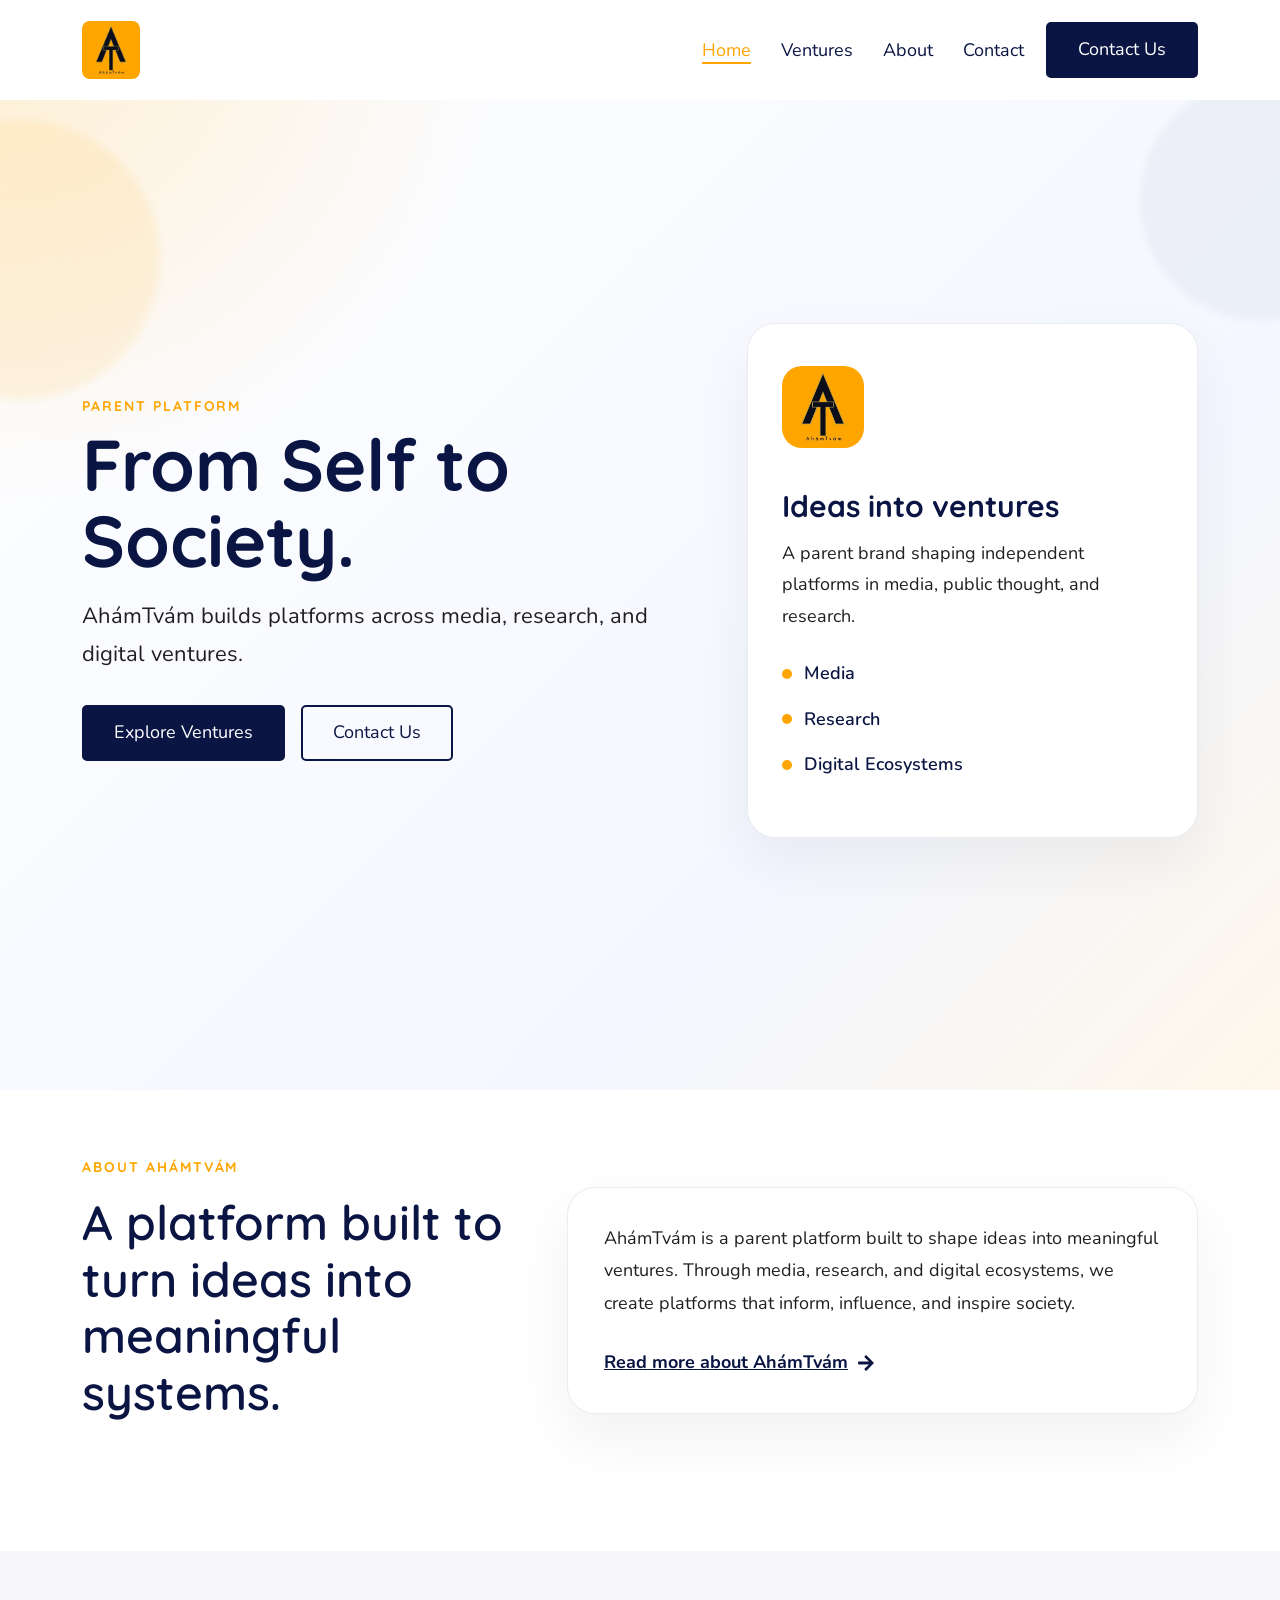
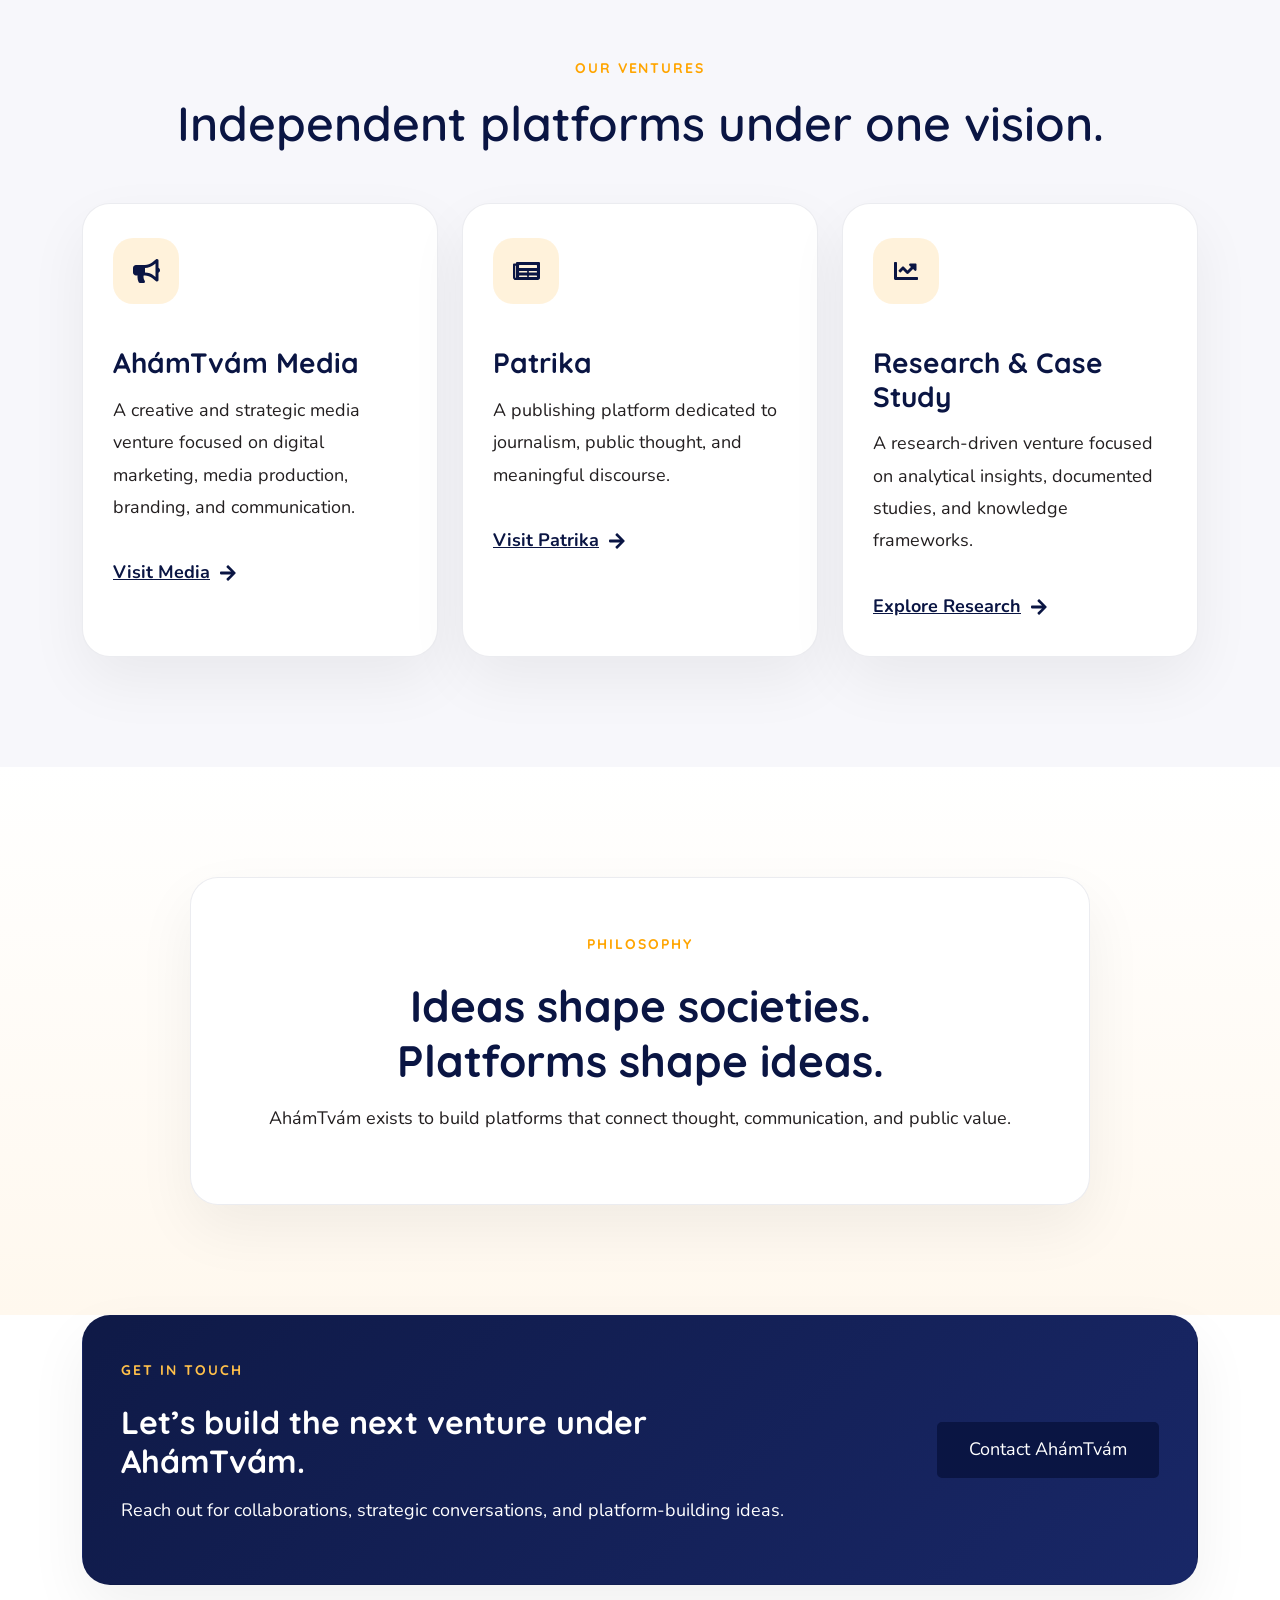
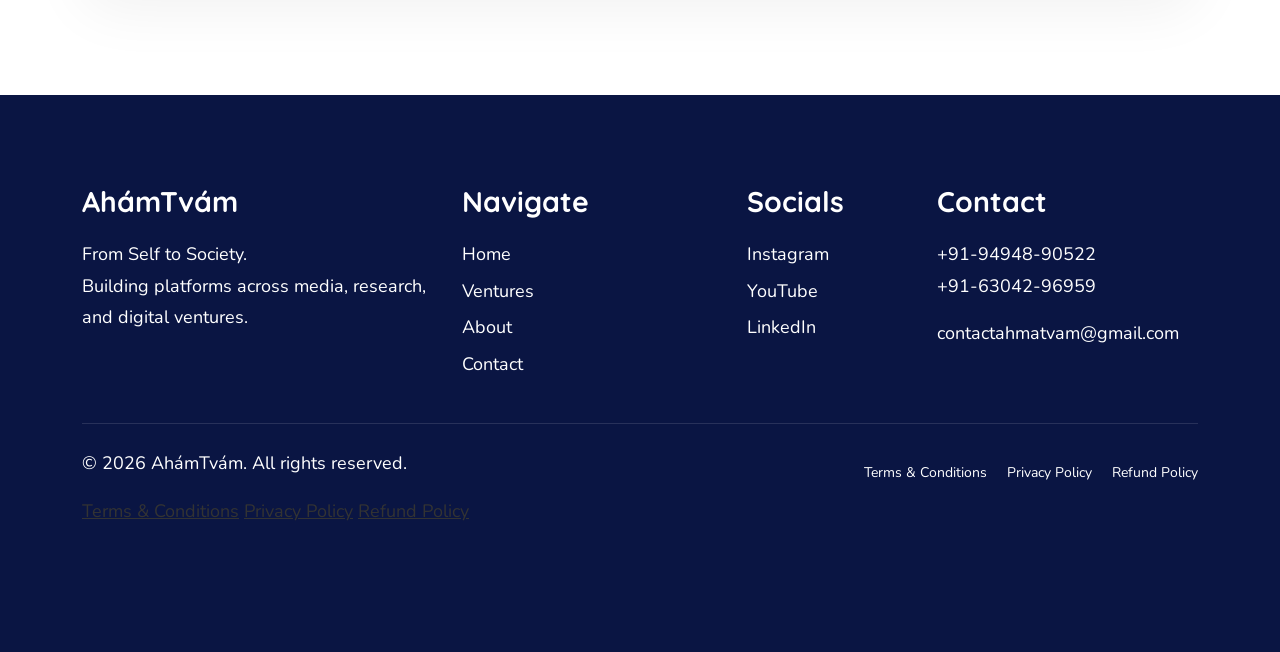
==== commit 562cdf6f: "Update index.html" ====
--- a/index.html
+++ b/index.html
@@ -268,12 +268,6 @@
 </body>
 </html>
 
-<div class="contact-phone">
-  <a href="tel:+919494890522">+91 94948 90522</a>
-  <a href="tel:+916304296959">+91 63042 96959</a>
-</div>
-
-
 <a href="terms.html">Terms & Conditions</a>
 <a href="privacy.html">Privacy Policy</a>
 <a href="refund.html">Refund Policy</a>
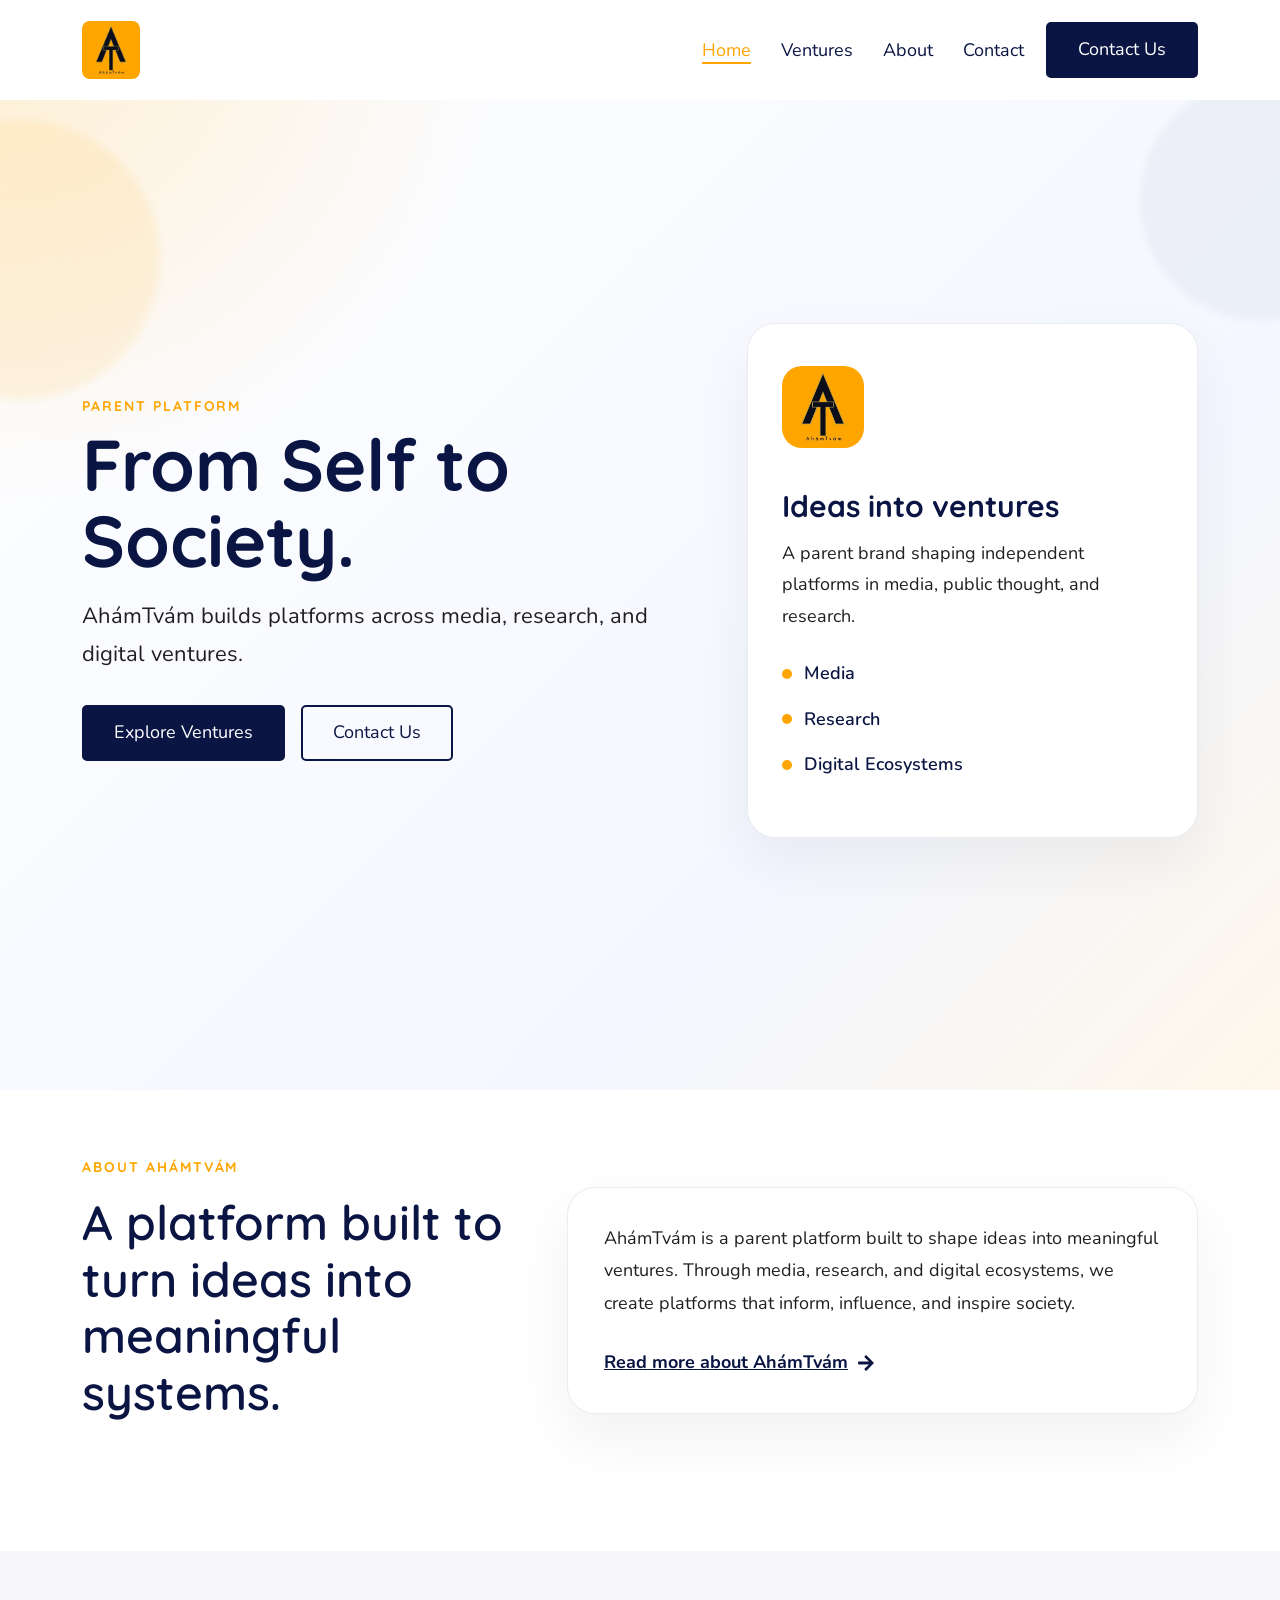
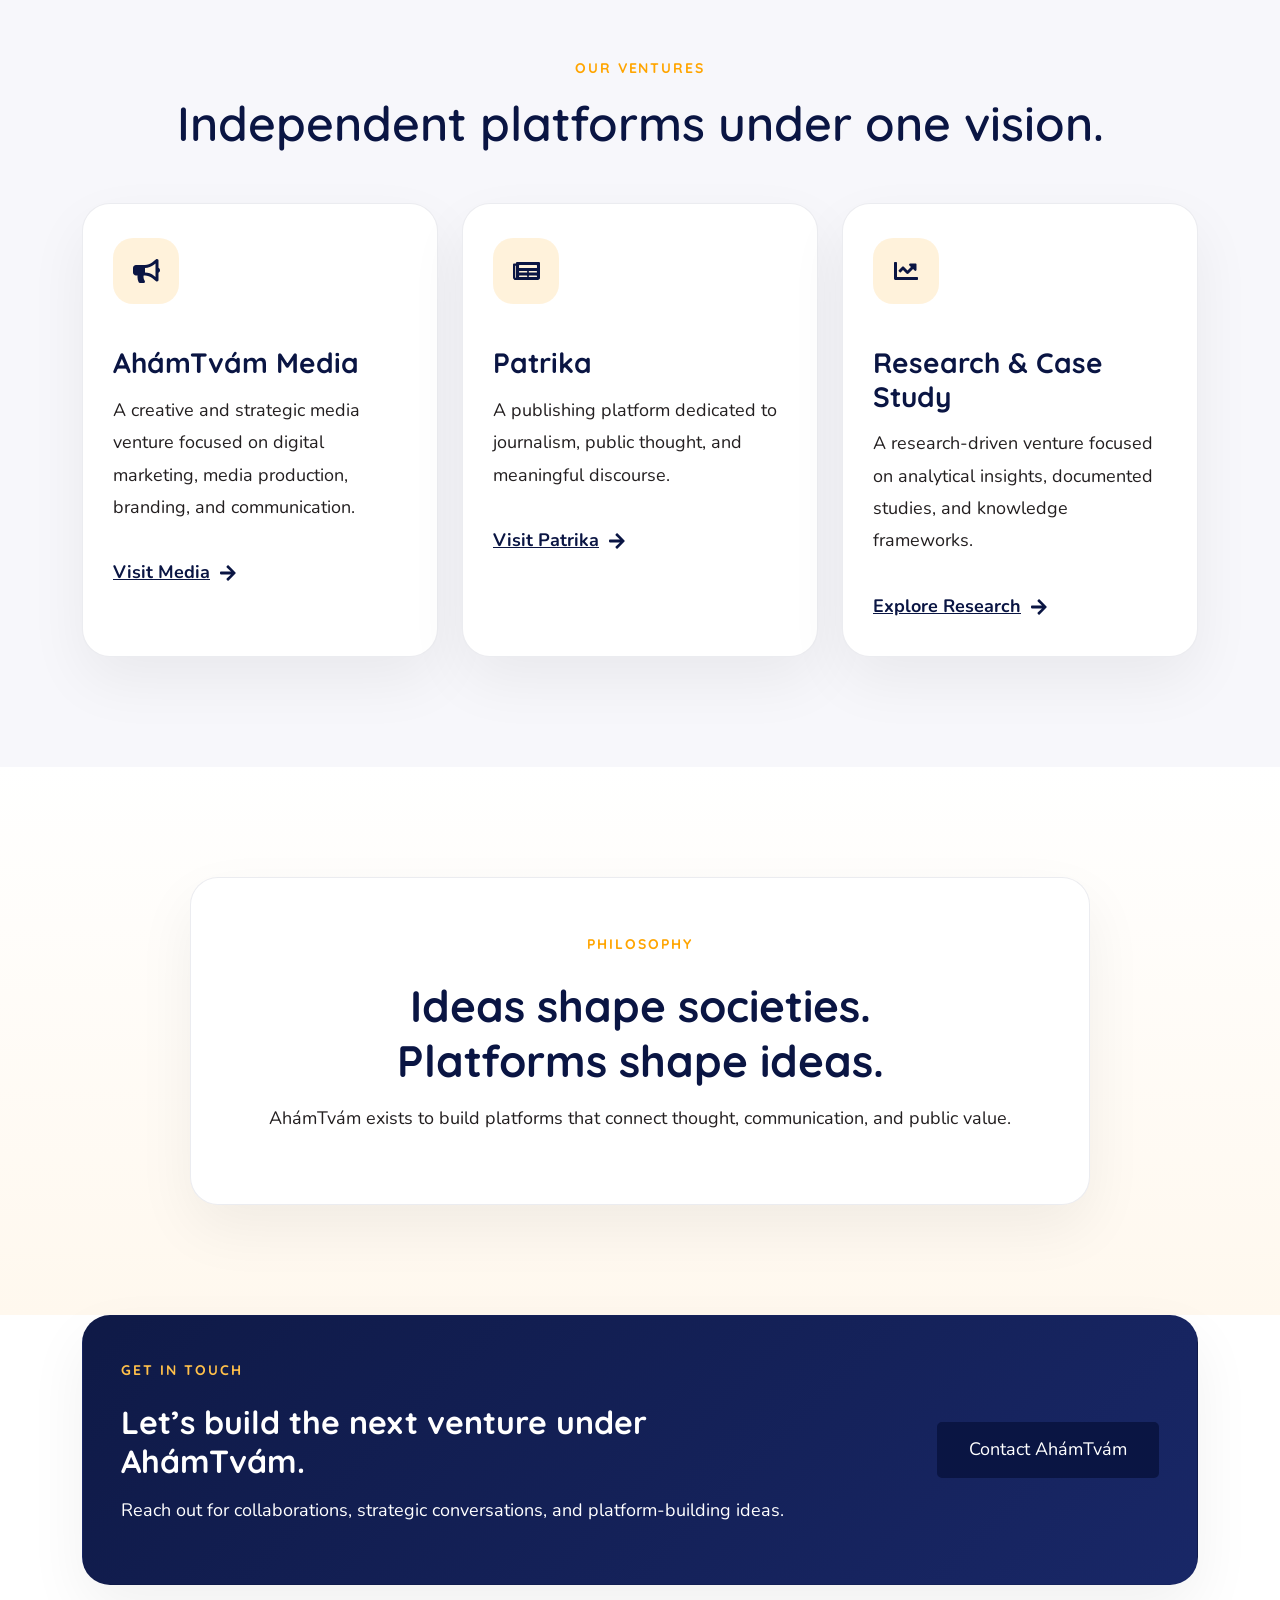
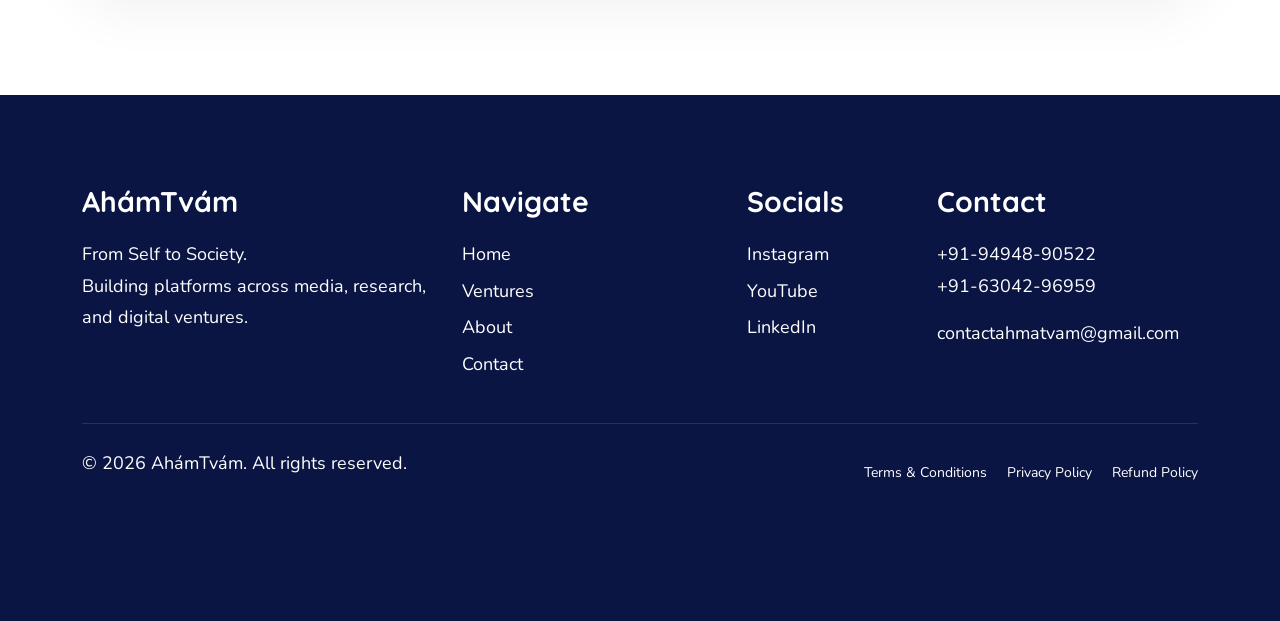
==== commit c0bf1715: "Update index.html" ====
--- a/index.html
+++ b/index.html
@@ -267,7 +267,3 @@
     <script src="js/app.js"></script>
 </body>
 </html>
-
-<a href="terms.html">Terms & Conditions</a>
-<a href="privacy.html">Privacy Policy</a>
-<a href="refund.html">Refund Policy</a>
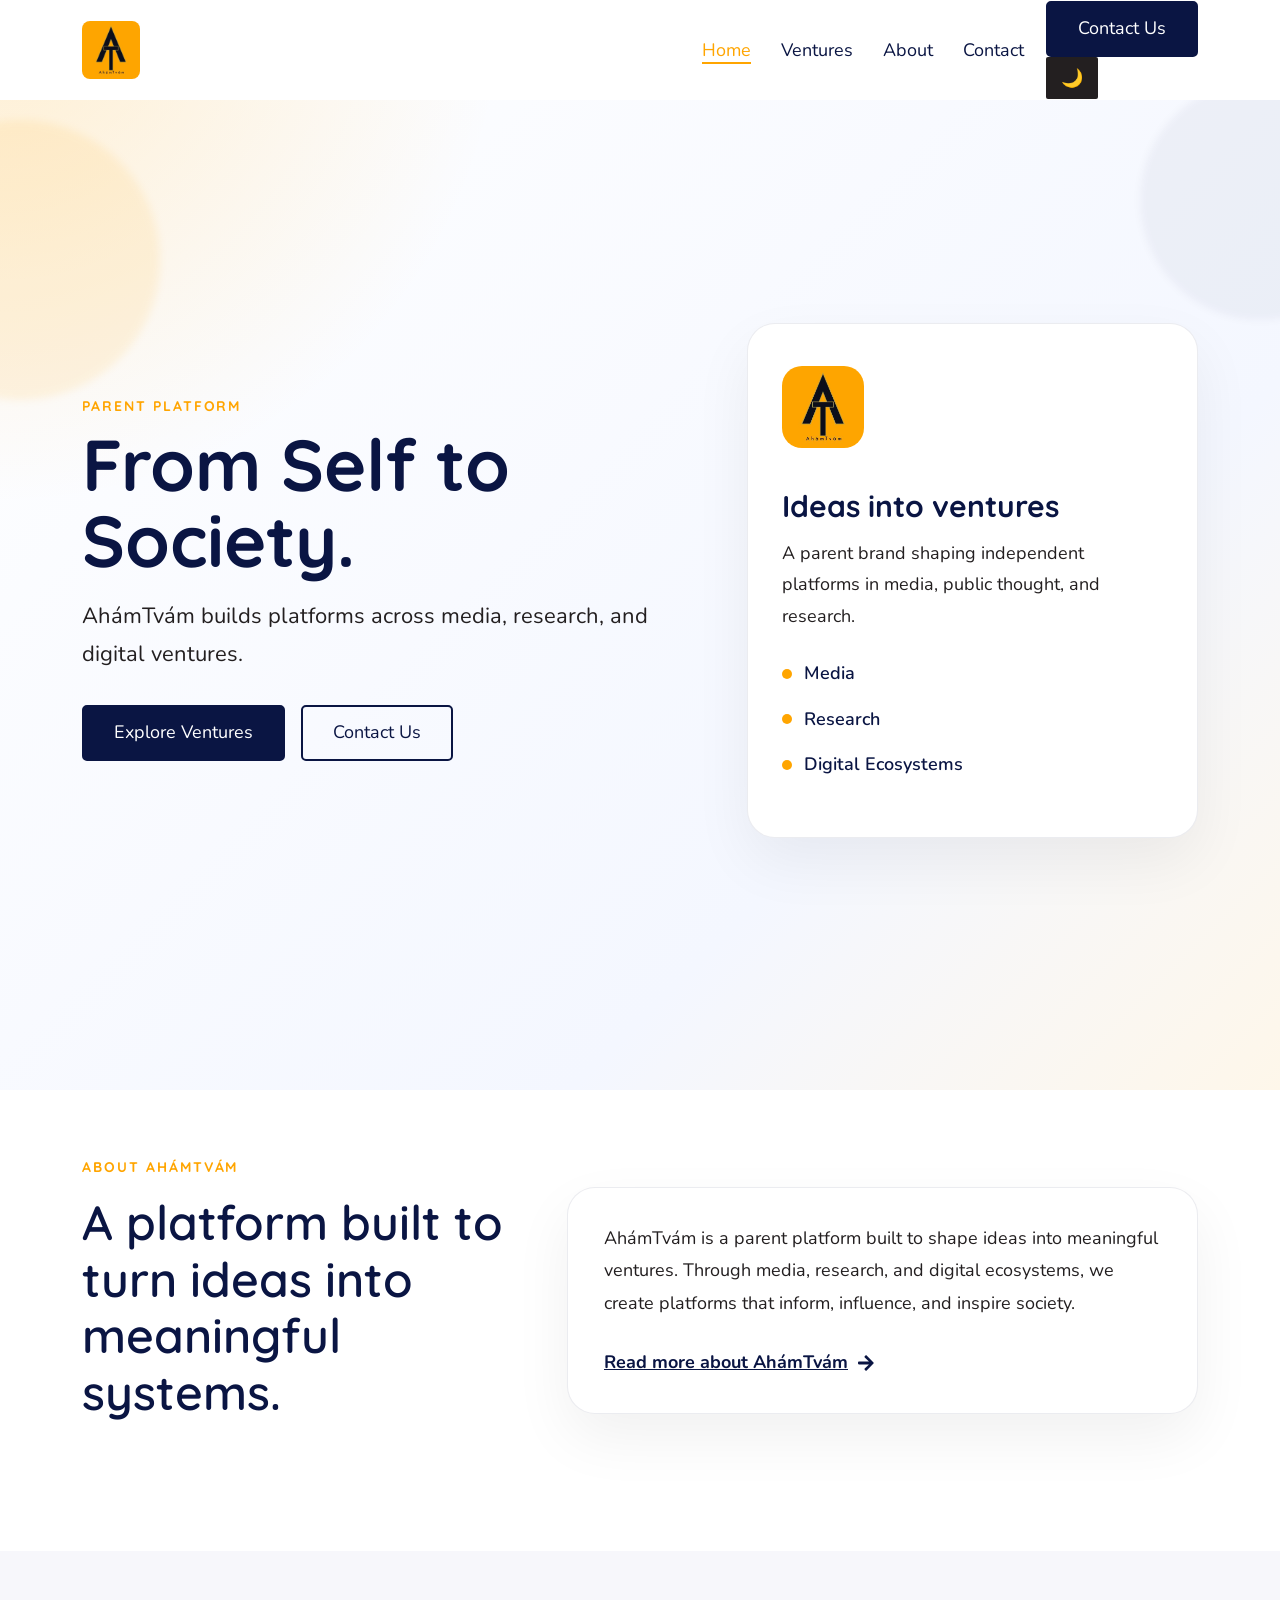
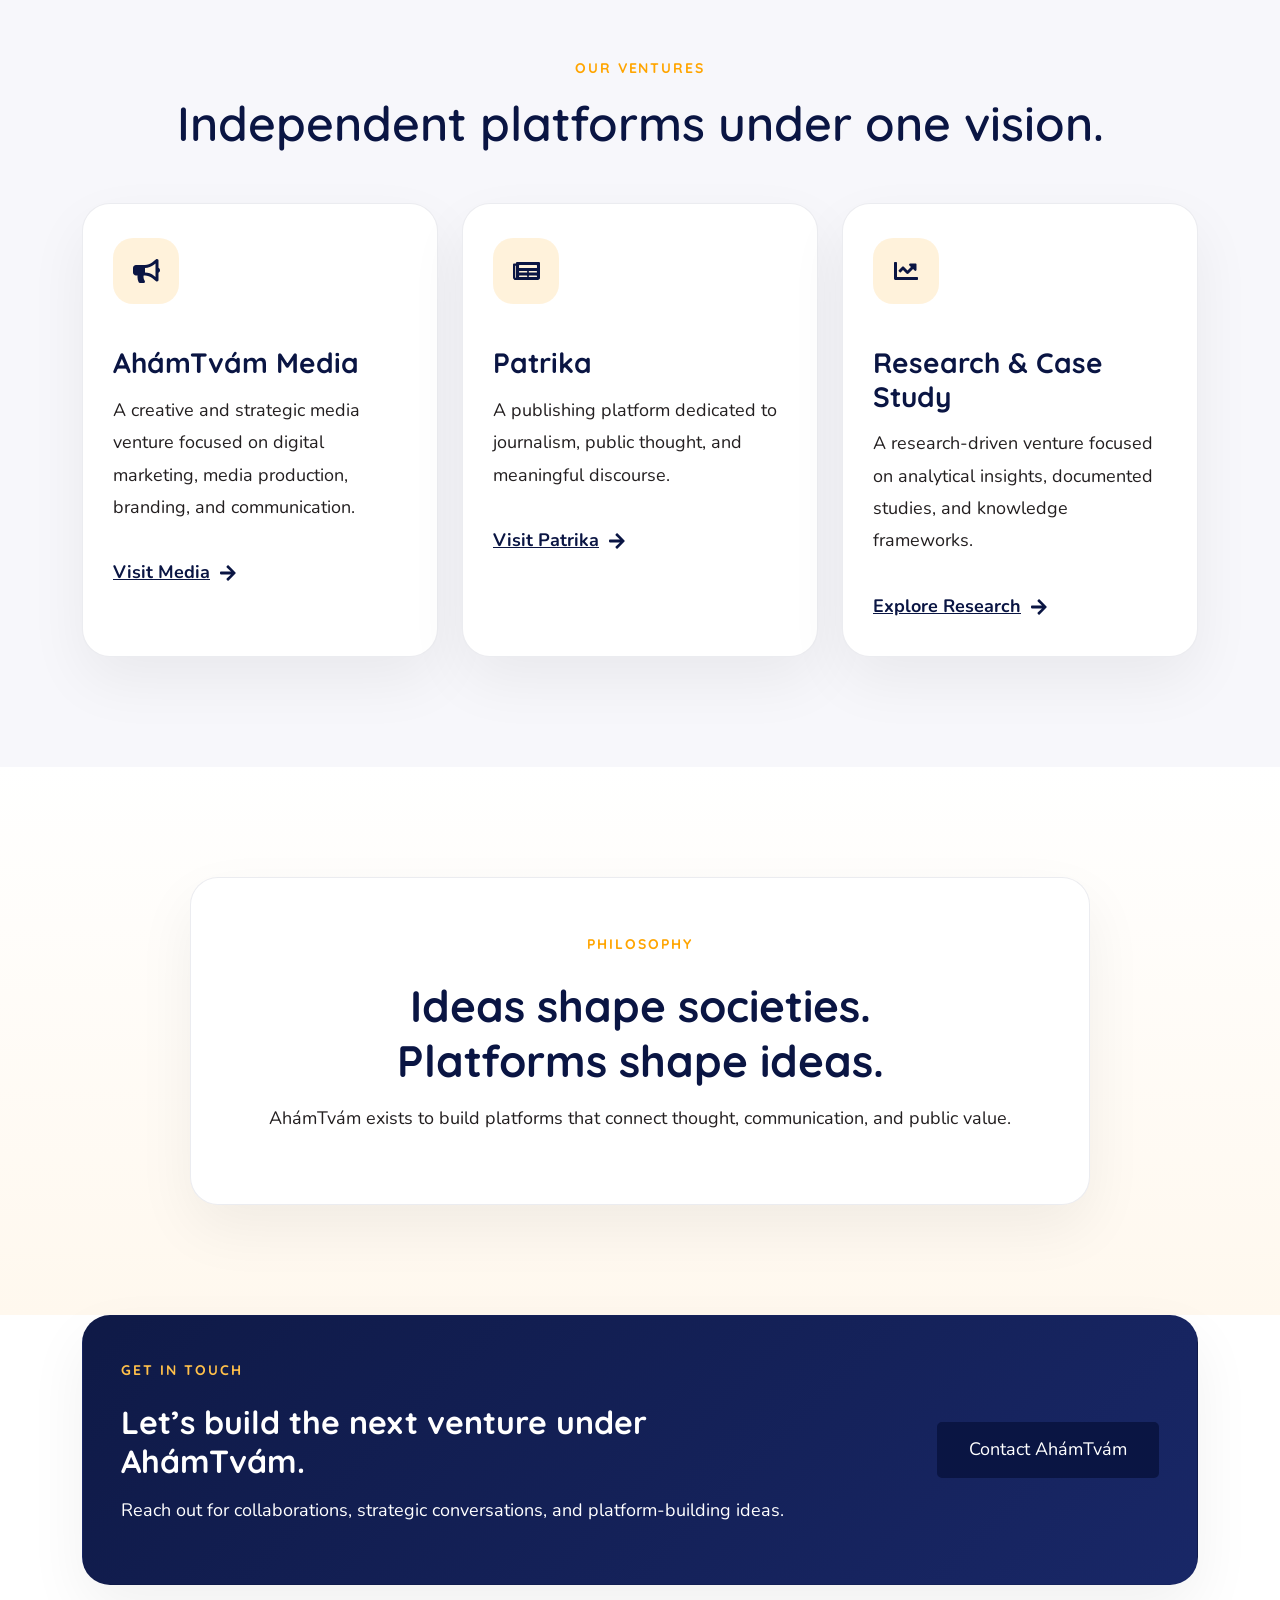
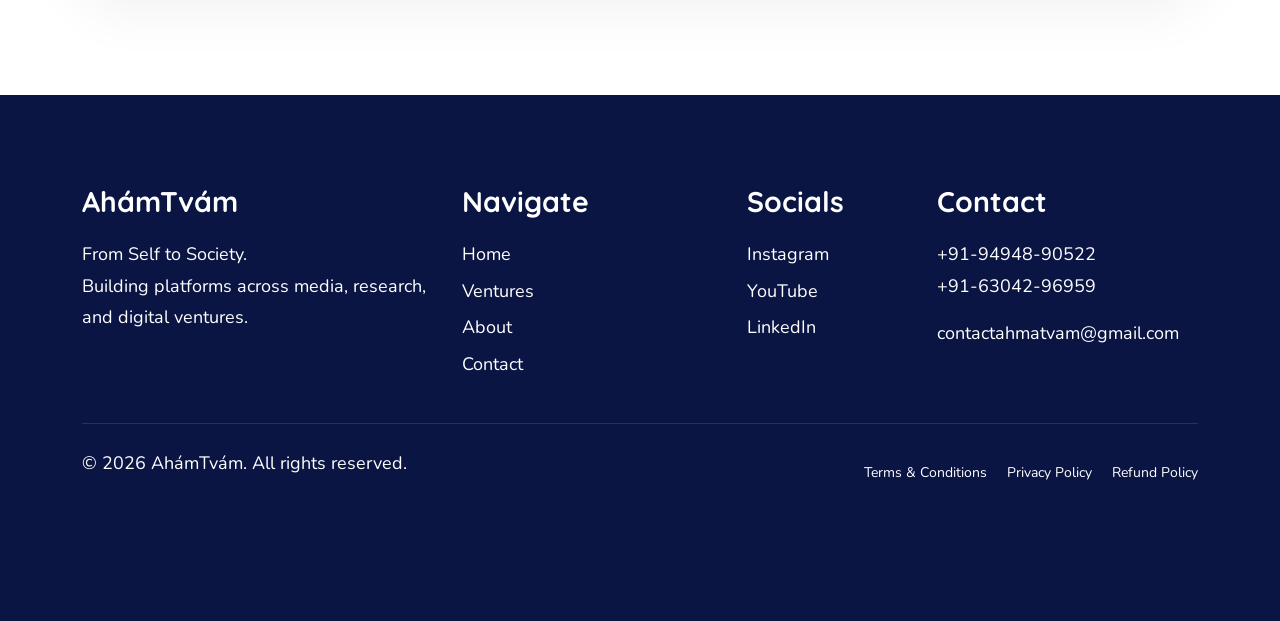
==== commit 125b1012: "Update index.html" ====
--- a/index.html
+++ b/index.html
@@ -48,6 +48,7 @@
                             </ul>
                             <ul class="button-wrapper ml-5">
                                 <li><a class="miwlo-btn-pill btn-black" href="contact.html">Contact Us</a></li>
+                                <li><button id="theme-toggle" class="theme-mode-btn">🌙</button></li>
                             </ul>
                         </div>
                     </nav>
@@ -67,6 +68,7 @@
                             </li>
                             <li class="mobile-header-btn-wrapper">
                                 <a class="miwlo-btn-pill btn-black" href="contact.html">Contact</a>
+                                <button id="theme-toggle-mobile" class="theme-mode-btn">🌙</button>
                             </li>
                             <li>
                                 <a href="#">
--- a/css/responsive.css
+++ b/css/responsive.css
@@ -2611,3 +2611,48 @@
   }
 
 }
+
+@media only screen and (max-width: 767px){
+
+  /* LOGO */
+  .site-logo img,
+  .logo img{
+    width:85px !important;
+    max-width:85px !important;
+    height:auto !important;
+  }
+
+  /* HEADER SPACING */
+  .header-area,
+  .header__area,
+  .header-main,
+  .navbar{
+    padding-top:10px !important;
+    padding-bottom:10px !important;
+  }
+
+  /* CONTACT BUTTON */
+  .theme-btn,
+  .header-btn,
+  .contact-btn{
+    padding:12px 20px !important;
+    font-size:15px !important;
+    border-radius:16px !important;
+    min-height:auto !important;
+  }
+
+  /* HERO BUTTONS */
+  .hero-btn .theme-btn,
+  .banner-btn .theme-btn{
+    padding:14px 22px !important;
+    font-size:16px !important;
+  }
+
+  /* MOBILE MENU ICON */
+  .menu-icon,
+  .mobile-nav-toggler,
+  .menu-bar{
+    font-size:28px !important;
+  }
+
+}
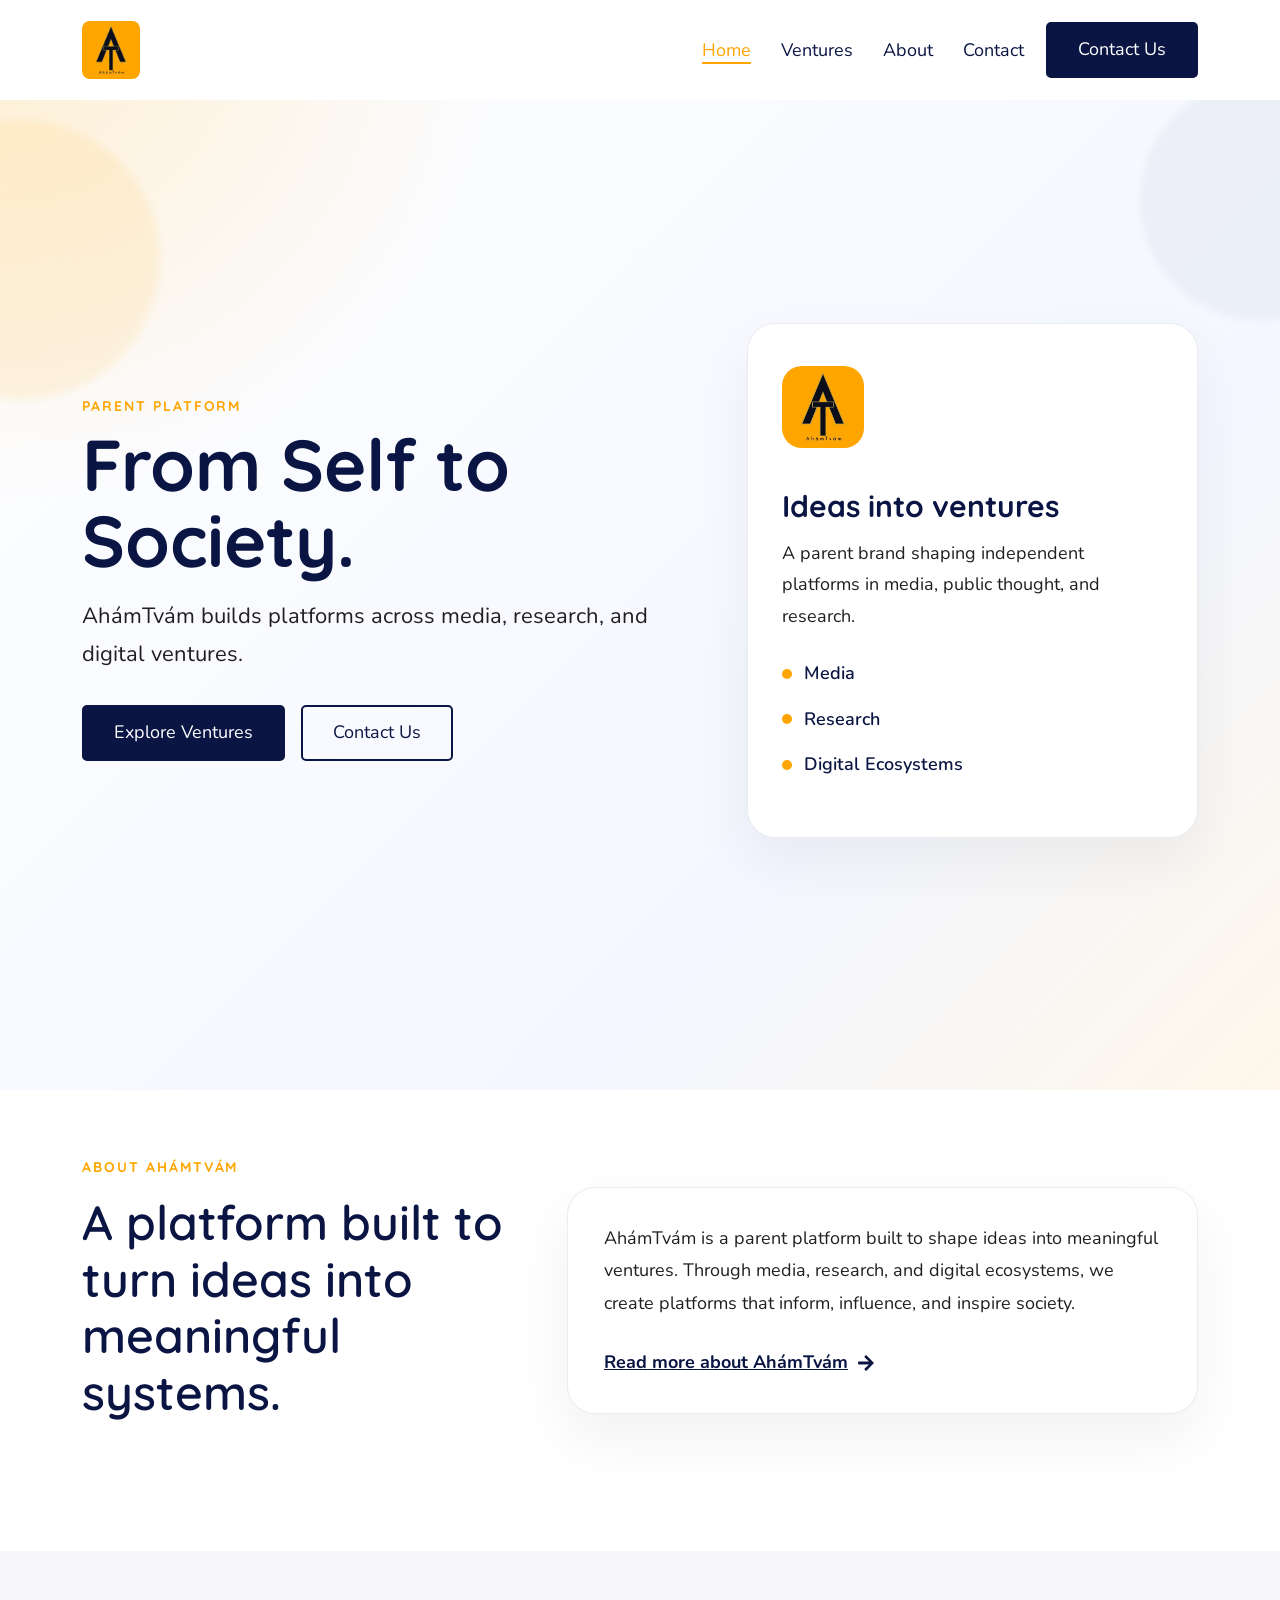
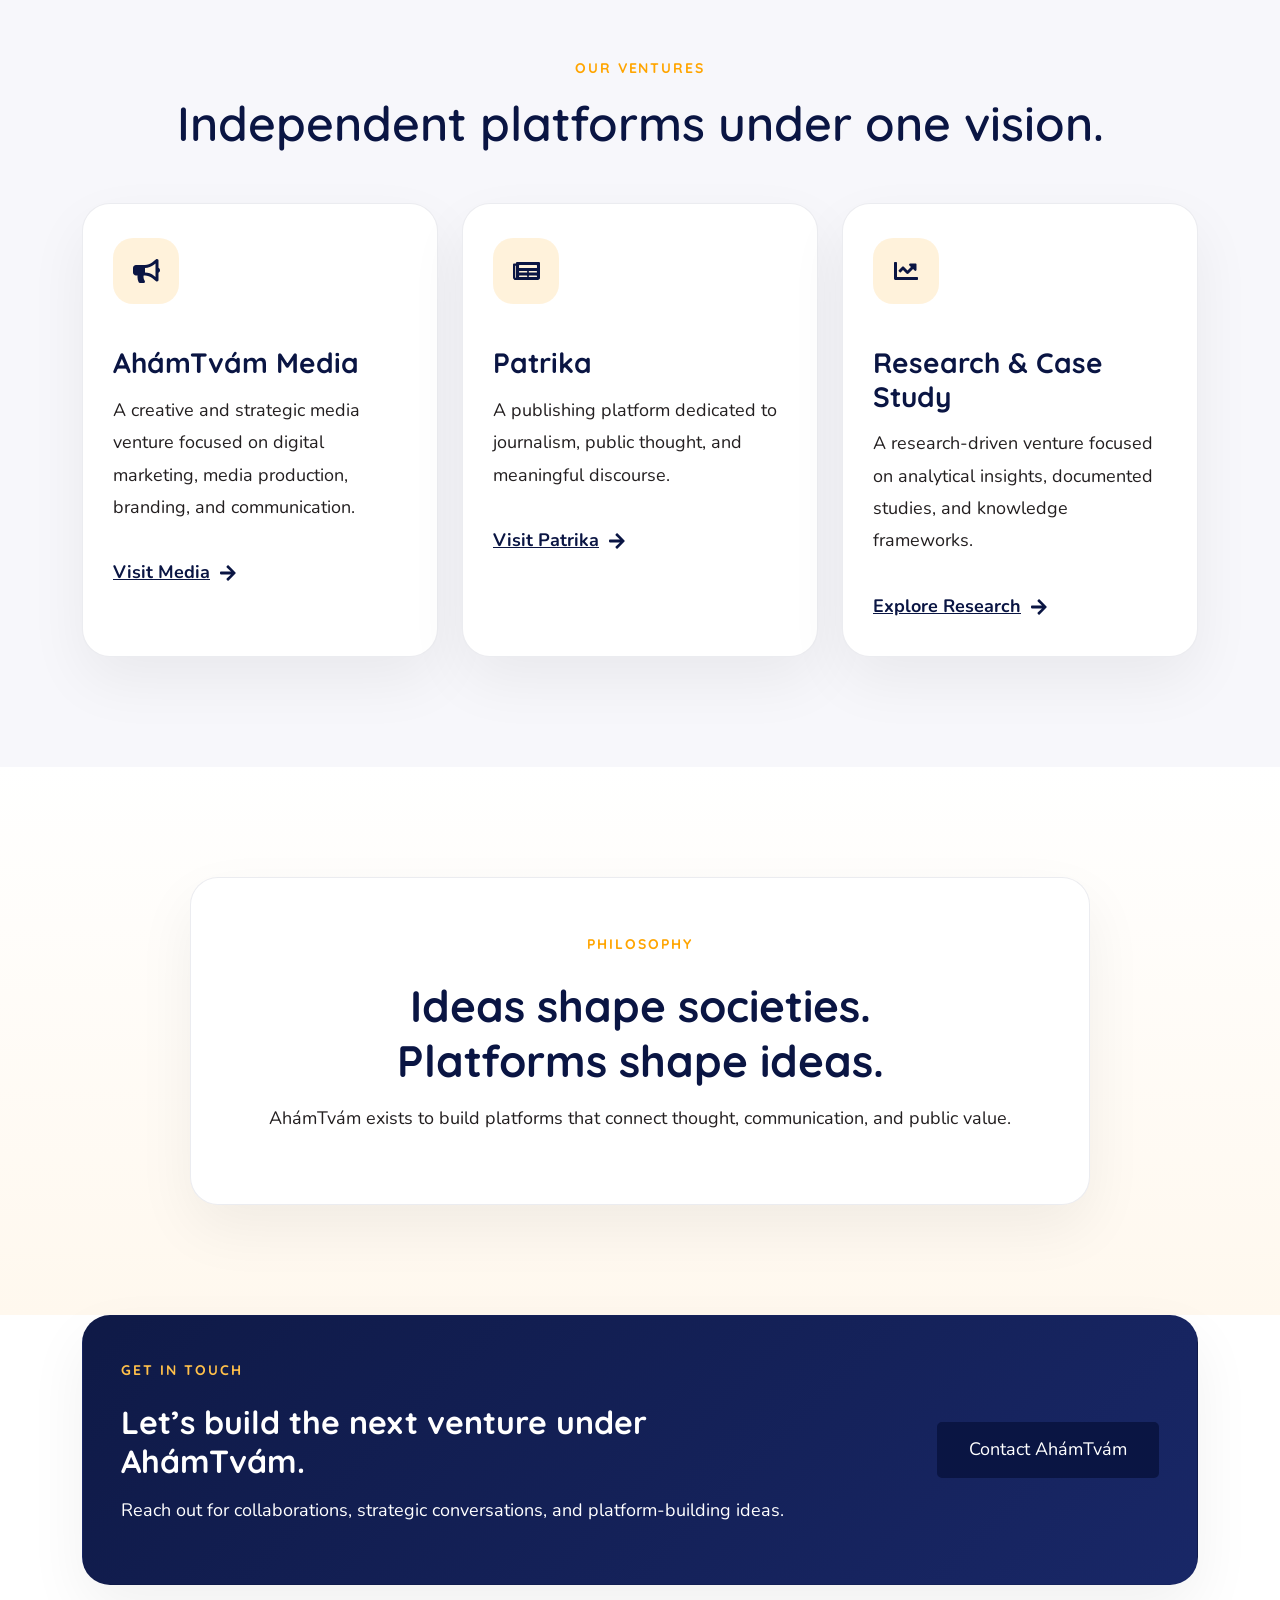
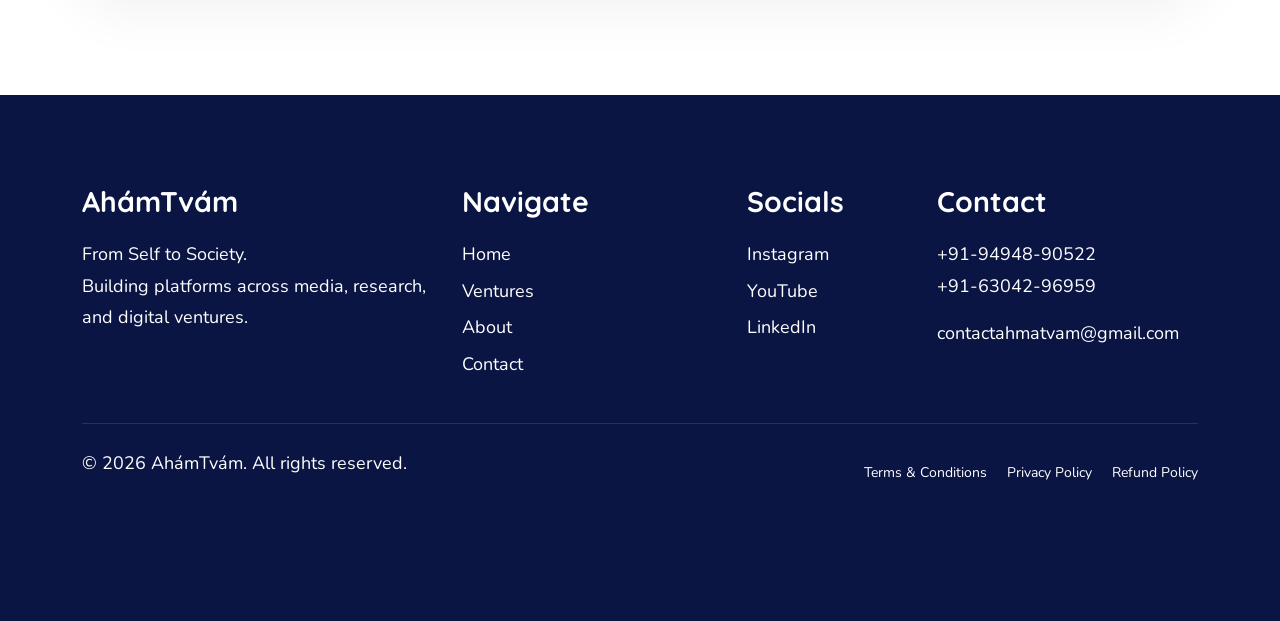
==== commit 84a959a2: "Update index.html" ====
--- a/index.html
+++ b/index.html
@@ -48,7 +48,6 @@
                             </ul>
                             <ul class="button-wrapper ml-5">
                                 <li><a class="miwlo-btn-pill btn-black" href="contact.html">Contact Us</a></li>
-                                <li><button id="theme-toggle" class="theme-mode-btn">🌙</button></li>
                             </ul>
                         </div>
                     </nav>
@@ -68,7 +67,6 @@
                             </li>
                             <li class="mobile-header-btn-wrapper">
                                 <a class="miwlo-btn-pill btn-black" href="contact.html">Contact</a>
-                                <button id="theme-toggle-mobile" class="theme-mode-btn">🌙</button>
                             </li>
                             <li>
                                 <a href="#">
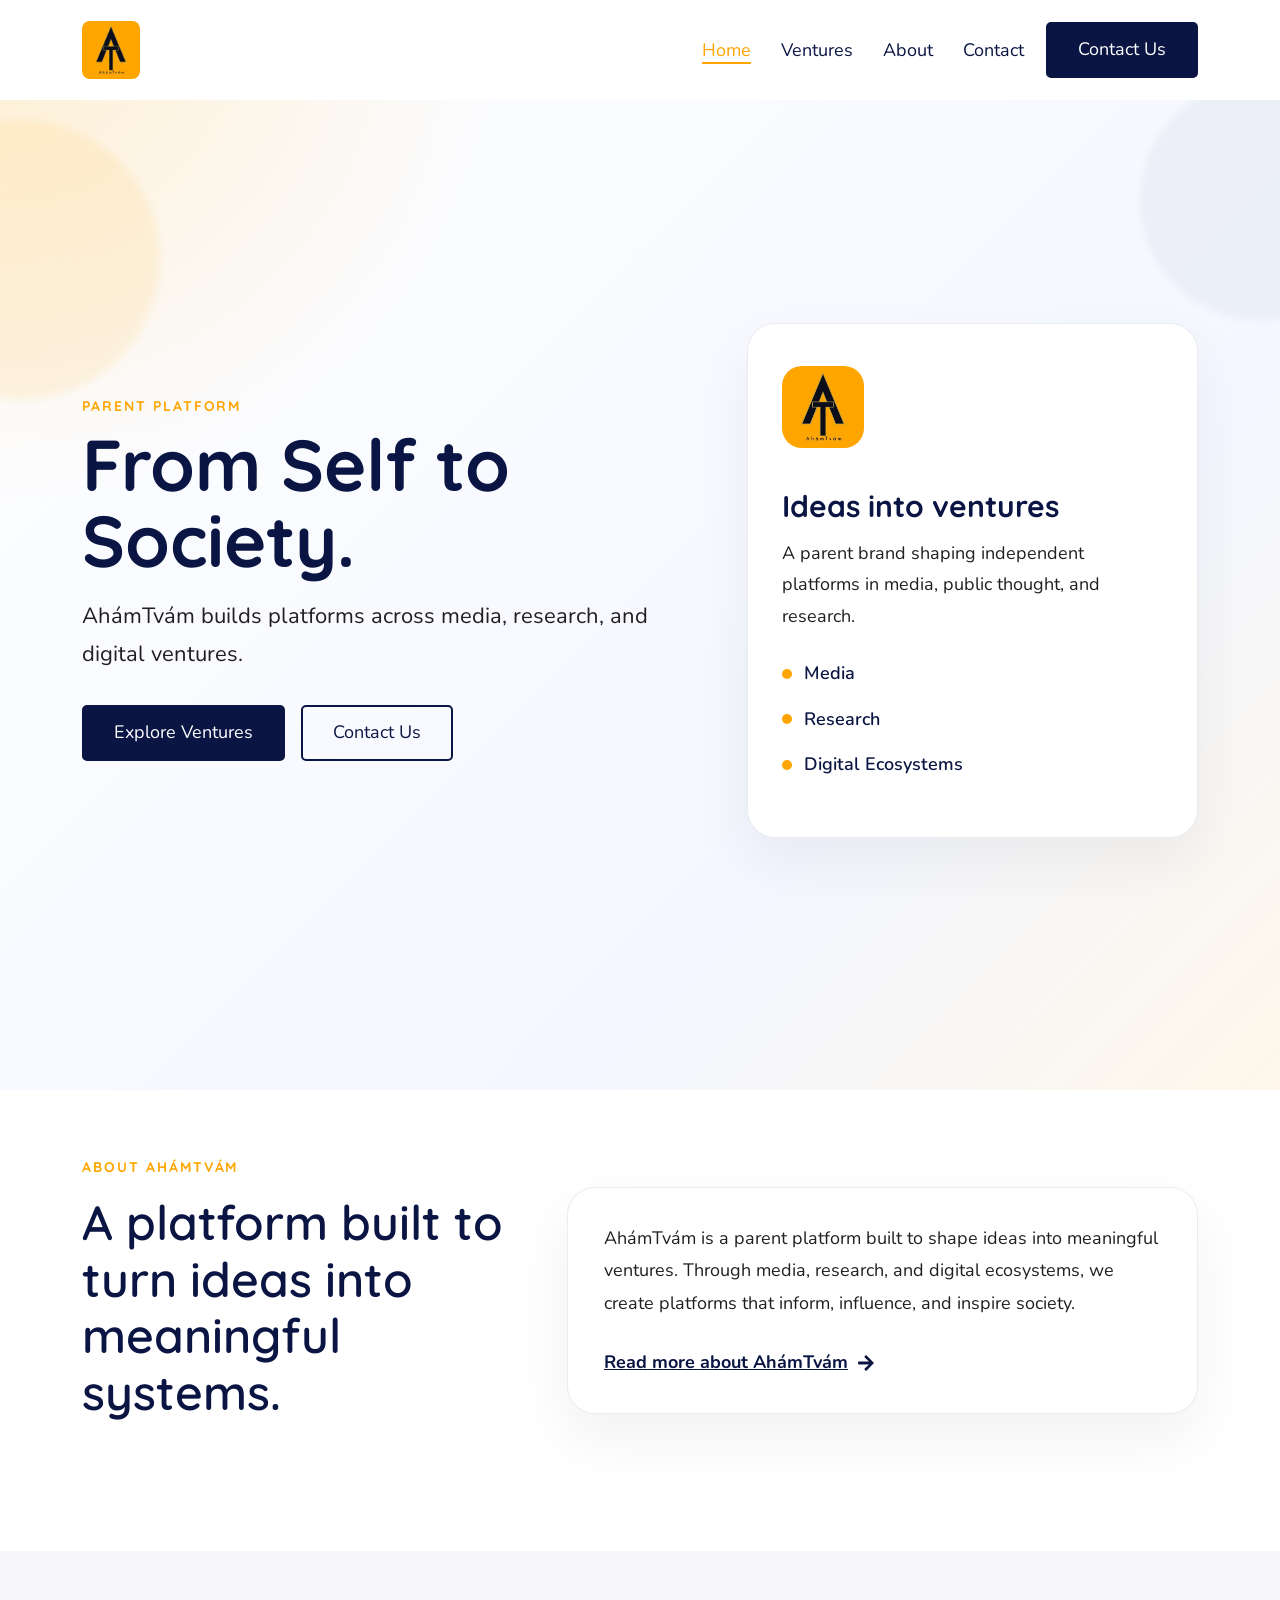
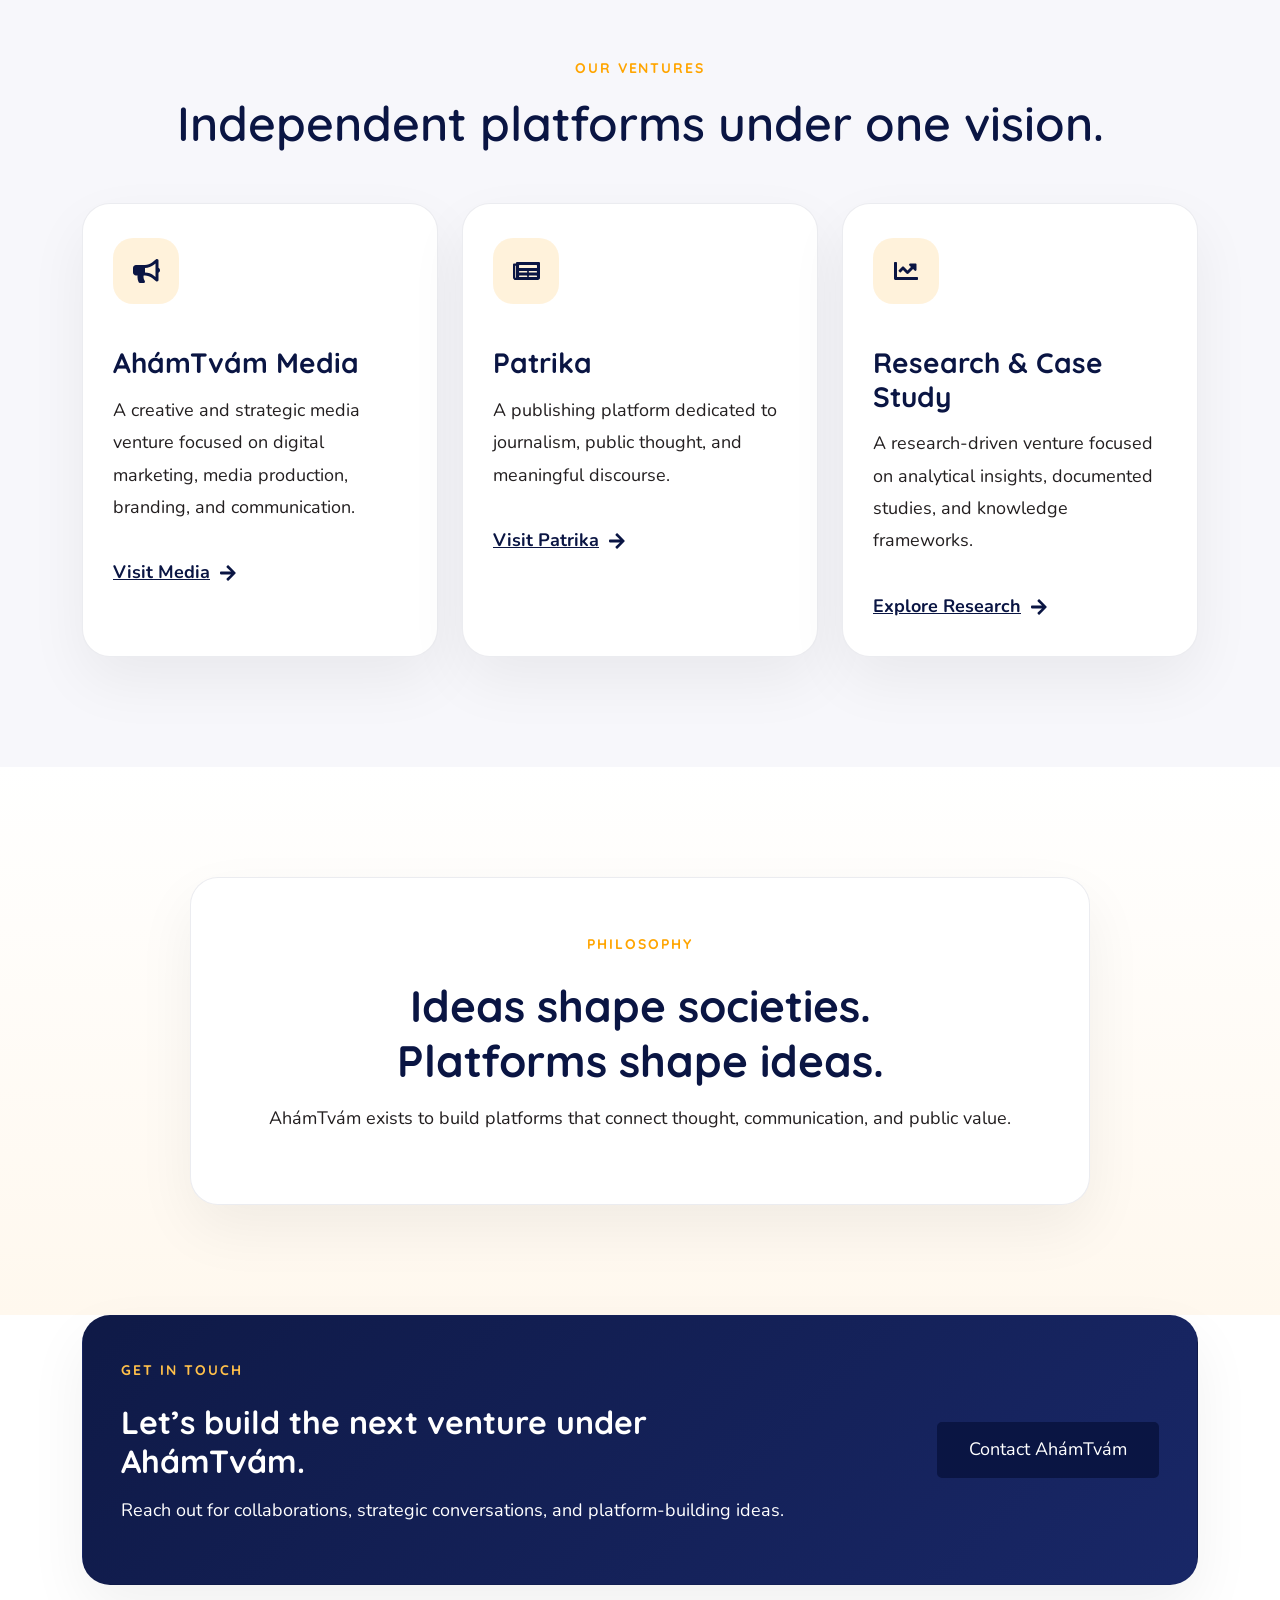
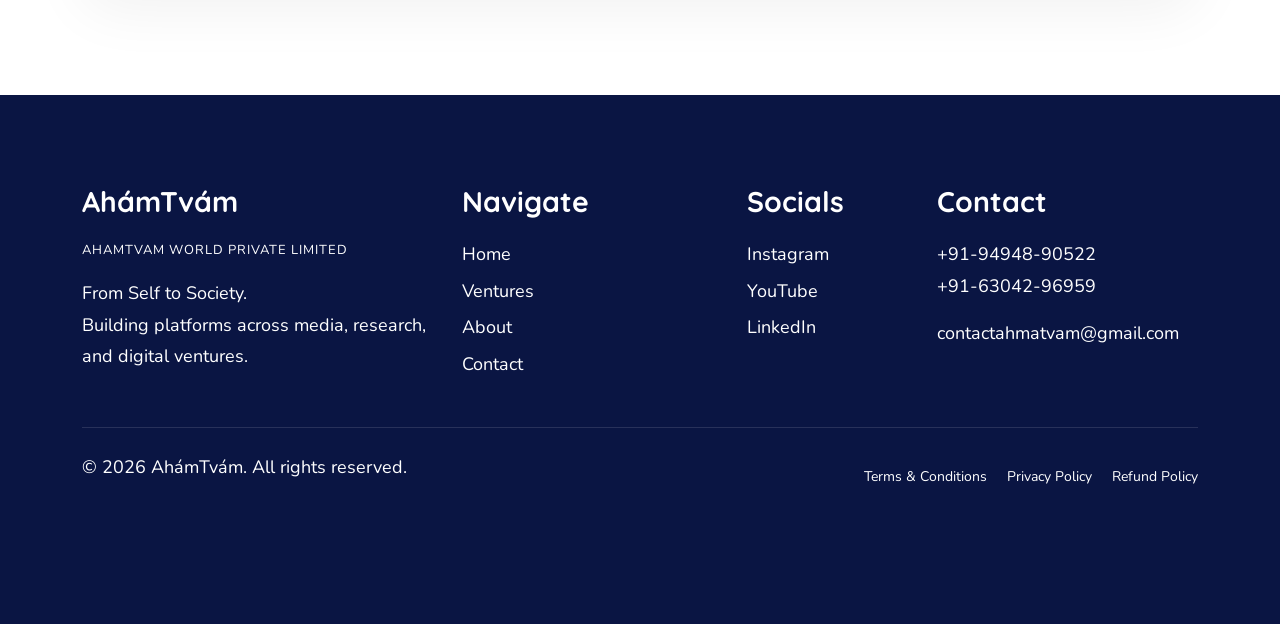
==== commit bbf8b423: "Update footer text in index.html" ====
--- a/index.html
+++ b/index.html
@@ -211,6 +211,9 @@
                 <div class="col-lg-4 col-sm-12">
                     <div class="miwlo-footer-text">
                         <h3>AhámTvám</h3>
+                        <p style="font-size:13px; color:#cfcfcf; letter-spacing:1px; margin-top:8px;">
+                        AHAMTVAM WORLD PRIVATE LIMITED
+                        </p>
                         <p>From Self to Society.<br>Building platforms across media, research, and digital ventures.</p>
                     </div>
                 </div>
